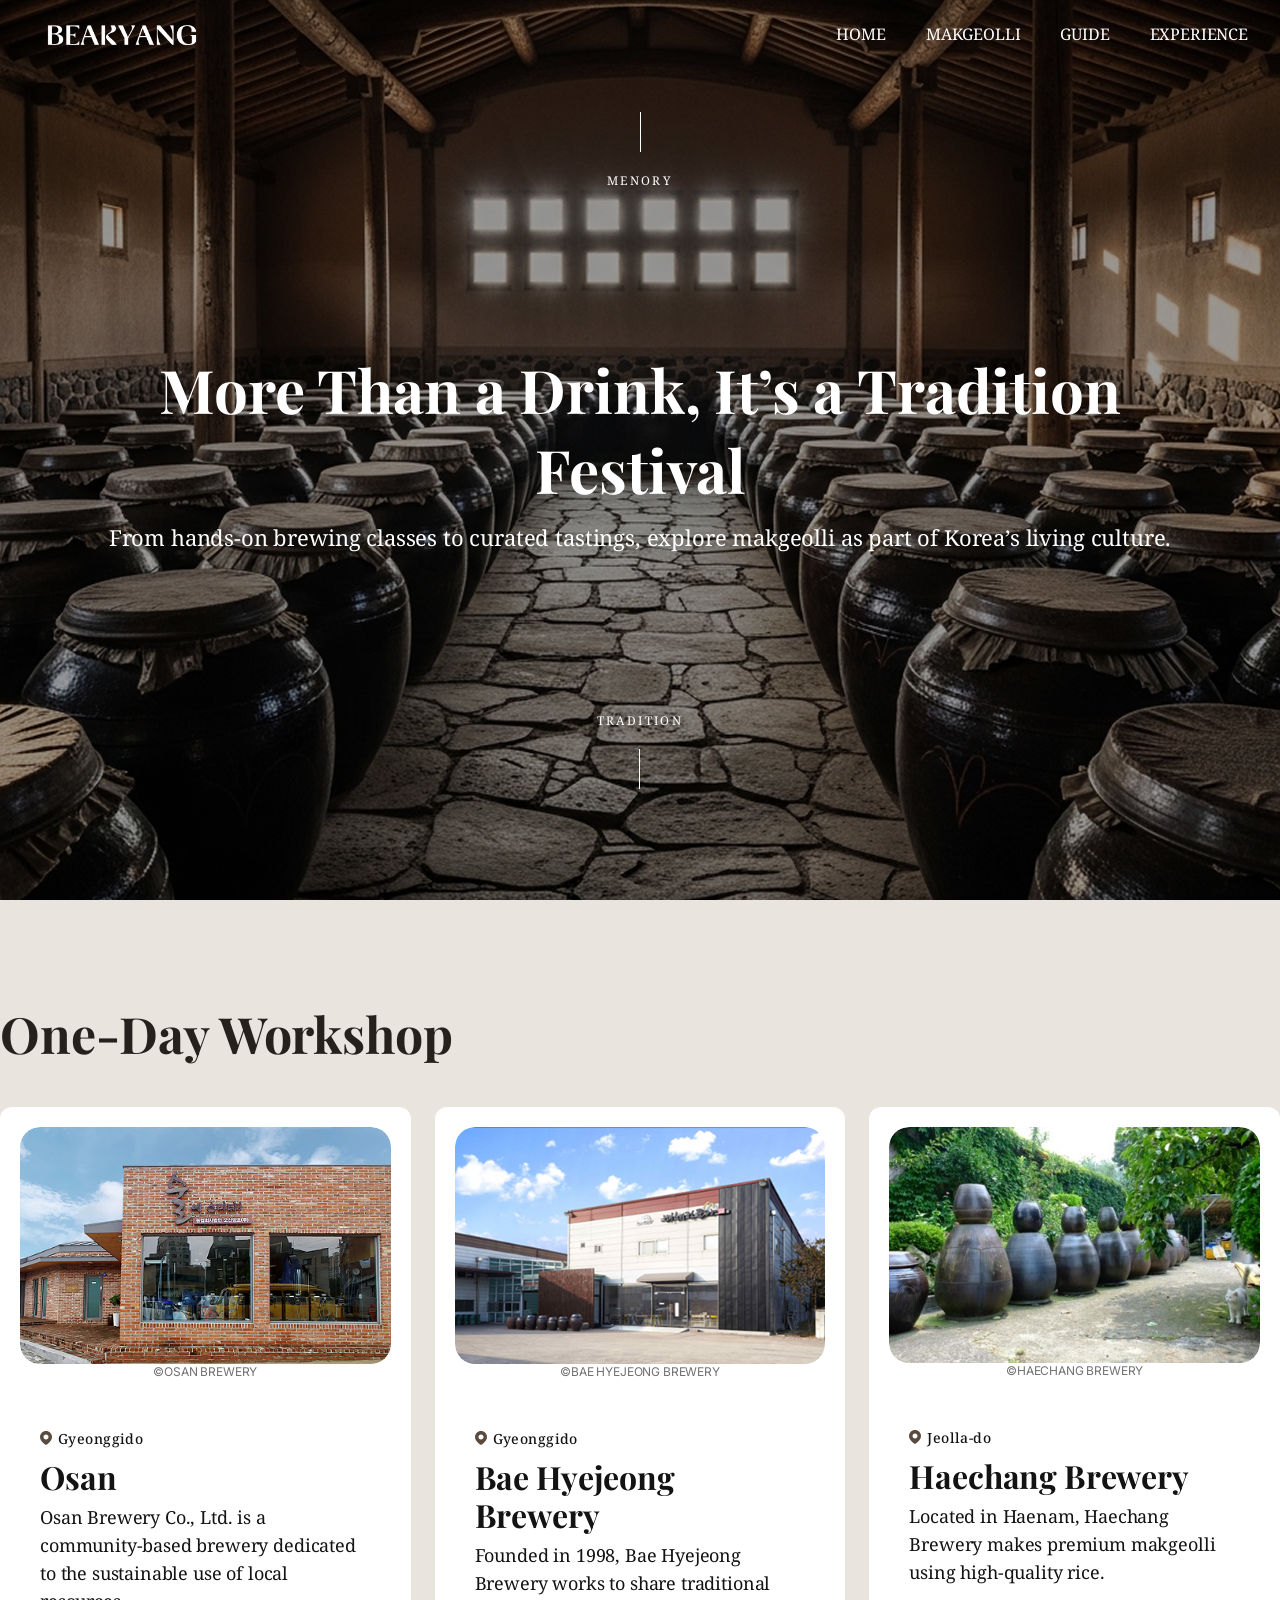
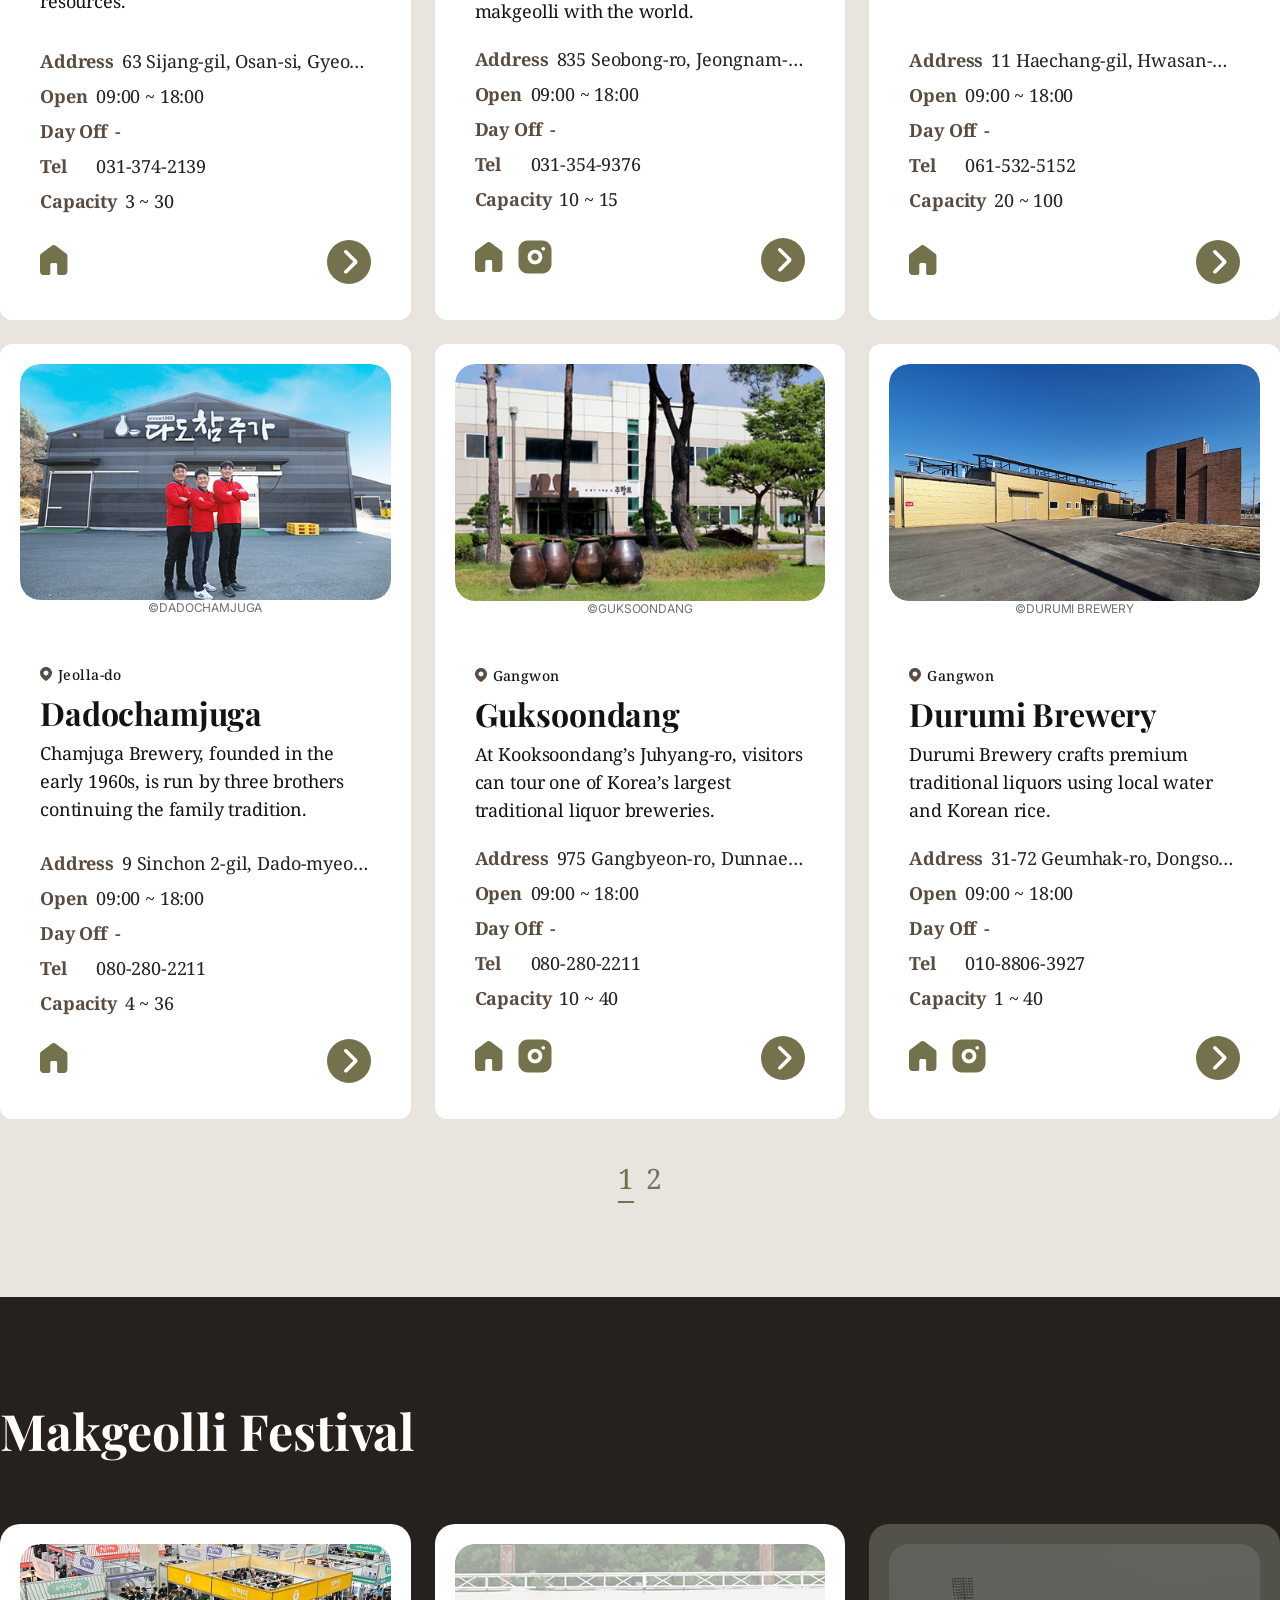
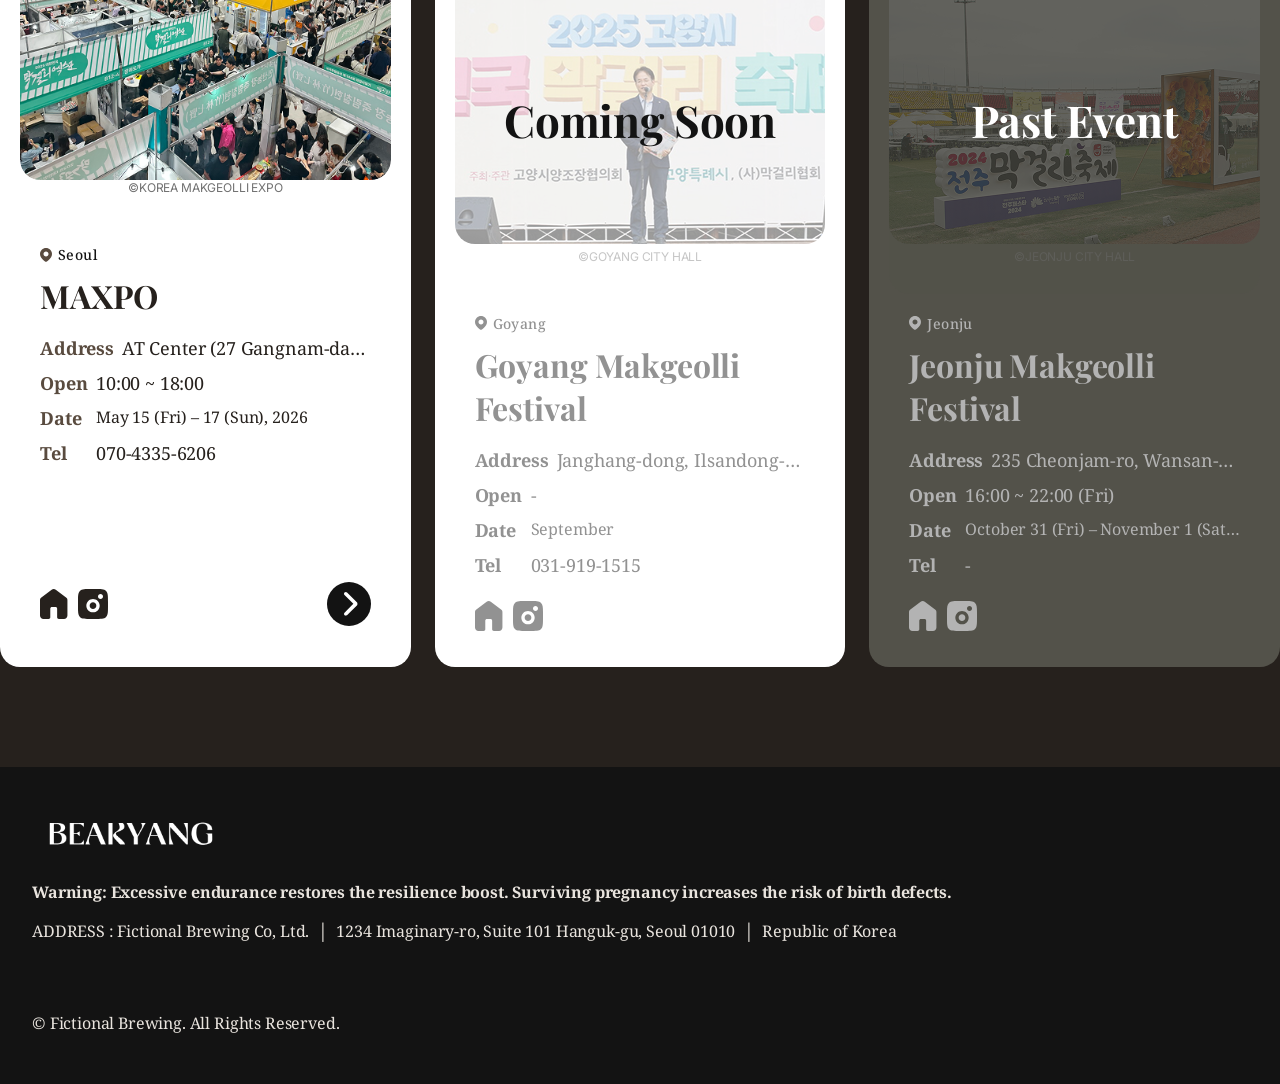
==== EXPERIENCE.html @ ee6c9617 "AOS 추가입니다." ====
<!DOCTYPE html>
<html lang="en">
<head>
    <meta charset="UTF-8">
    <meta name="viewport" content="width=device-width, initial-scale=1.0">
    <title>BEAKYANG</title>
    <link rel="preconnect" href="https://fonts.googleapis.com">
    <link rel="preconnect" href="https://fonts.gstatic.com" crossorigin>
    <link
        href="https://fonts.googleapis.com/css2?family=Inter:ital,opsz,wght@0,14..32,100..900;1,14..32,100..900&family=Noto+Serif:ital,wght@0,100..900;1,100..900&family=Playfair+Display:ital,wght@0,400..900;1,400..900&display=swap"
        rel="stylesheet">
    <!-- aos -->
    <link rel="stylesheet" href="./assets/css/aos.css">
    <link rel="stylesheet" href="./assets/css/experience-style.css">
</head>
<body>
   <!-- header -->
    <header class="header">
        <!-- pc -->
        <div class="pc py-40 container d-flex">
                <h1 class="header__logo">
                    <a href="/">
                        <img src="./assets/images/LOGO_wh.png" alt="header logo">
                    </a>
                </h1>
                <nav class="header__nav">
                    <ul class="header__menu-list d-flex gap-70">
                        <li class="header__menu">
                            <a href="/">HOME</a>
                        </li>
                        <li class="header__menu">
                            <a href="./MAKGEOLLI.html">MAKGEOLLI</a>
                        </li>
                        <li class="header__menu">
                            <a href="./GUIDE.html">GUIDE</a>
                        </li>
                        <li class="header__menu">
                            <a href="./EXPERIENCE.html">EXPERIENCE</a>
                        </li>
                    </ul>
                </nav>
    
        </div>
            <!-- ta/mo -->
            <div class="header__mo-menu">
                <div class="container py-16">
                    <div class="header__mo-logo-wrap d-flex">
                        <h1 class="header__mo-logo">
                            <a href="/">
                                <img src="./assets/images/LOGO_wh.png" alt="mo-logo">
                            </a>
                        </h1>
                        <button class="mo-menu-btn">
                            <svg width="33" height="22" viewBox="0 0 33 22" fill="none" xmlns="http://www.w3.org/2000/svg">
                                <path d="M1.83334 22C1.31389 22 0.878784 21.824 0.528006 21.472C0.177229 21.12 0.00122854 20.6849 6.32183e-06 20.1666C-0.0012159 19.6484 0.174784 19.2133 0.528006 18.8613C0.881228 18.5093 1.31634 18.3333 1.83334 18.3333H31.1667C31.6861 18.3333 32.1218 18.5093 32.4738 18.8613C32.8258 19.2133 33.0012 19.6484 33 20.1666C32.9988 20.6849 32.8228 21.1206 32.472 21.4738C32.1212 21.827 31.6861 22.0024 31.1667 22H1.83334ZM1.83334 12.8333C1.31389 12.8333 0.878784 12.6573 0.528006 12.3053C0.177229 11.9533 0.00122854 11.5182 6.32183e-06 11C-0.0012159 10.4818 0.174784 10.0467 0.528006 9.69466C0.881228 9.34266 1.31634 9.16666 1.83334 9.16666H31.1667C31.6861 9.16666 32.1218 9.34266 32.4738 9.69466C32.8258 10.0467 33.0012 10.4818 33 11C32.9988 11.5182 32.8228 11.9539 32.472 12.3072C32.1212 12.6604 31.6861 12.8358 31.1667 12.8333H1.83334ZM1.83334 3.66666C1.31389 3.66666 0.878784 3.49066 0.528006 3.13866C0.177229 2.78666 0.00122854 2.35155 6.32183e-06 1.83333C-0.0012159 1.31511 0.174784 0.879999 0.528006 0.528C0.881228 0.176 1.31634 0 1.83334 0H31.1667C31.6861 0 32.1218 0.176 32.4738 0.528C32.8258 0.879999 33.0012 1.31511 33 1.83333C32.9988 2.35155 32.8228 2.78727 32.472 3.1405C32.1212 3.49372 31.6861 3.66911 31.1667 3.66666H1.83334Z" fill="#F1F4F6"/>
                            </svg>
                        </button>
                    </div>
                    <nav class="header__mo-nav">
                        <div class="header__mo-logo-wrap d-flex py-16 container">
                            <h1 class="header__mo-logo">
                                <a href="/">
                                    <img src="./assets/images/LOGO_wh.png" alt="mo-logo">
                                </a>
                            </h1>
                            <svg class="mo-close-btn" width="20" height="20" viewBox="0 0 20 20" fill="none" xmlns="http://www.w3.org/2000/svg">
                                <path fill-rule="evenodd" clip-rule="evenodd" d="M9.85302 12.5055L16.4818 19.1343C16.8335 19.486 17.3106 19.6836 17.808 19.6836C18.3055 19.6836 18.7825 19.486 19.1343 19.1343C19.486 18.7825 19.6836 18.3055 19.6836 17.808C19.6836 17.3106 19.486 16.8335 19.1343 16.4818L12.503 9.85304L19.133 3.22429C19.3071 3.05013 19.4452 2.84338 19.5394 2.61585C19.6335 2.38832 19.682 2.14448 19.6819 1.89823C19.6819 1.65198 19.6333 1.40815 19.539 1.18067C19.4447 0.953185 19.3066 0.746502 19.1324 0.572418C18.9582 0.398334 18.7515 0.26026 18.524 0.166078C18.2964 0.0718962 18.0526 0.0234512 17.8063 0.0235092C17.5601 0.0235673 17.3163 0.0721269 17.0888 0.166416C16.8613 0.260705 16.6546 0.398878 16.4805 0.573043L9.85302 7.20179L3.22427 0.573043C3.05139 0.393882 2.84456 0.250944 2.61585 0.152571C2.38714 0.0541979 2.14113 0.00235861 1.89217 7.86297e-05C1.64321 -0.00220135 1.39629 0.0451232 1.16582 0.139291C0.935343 0.233459 0.725931 0.372585 0.5498 0.54855C0.373669 0.724515 0.234346 0.933796 0.139961 1.16418C0.0455755 1.39457 -0.00198195 1.64144 6.3271e-05 1.8904C0.00210849 2.13936 0.0537152 2.38542 0.151873 2.61423C0.25003 2.84303 0.392773 3.05 0.571771 3.22304L7.20302 9.85304L0.573021 16.483C0.394023 16.6561 0.251281 16.8631 0.153123 17.0919C0.0549657 17.3207 0.0033584 17.5667 0.00131318 17.8157C-0.000732041 18.0646 0.0468254 18.3115 0.141211 18.5419C0.235596 18.7723 0.374919 18.9816 0.55105 19.1575C0.727181 19.3335 0.936593 19.4726 1.16707 19.5668C1.39754 19.661 1.64446 19.7083 1.89342 19.706C2.14238 19.7037 2.38839 19.6519 2.6171 19.5535C2.84581 19.4551 3.05264 19.3122 3.22552 19.133L9.85302 12.5055Z" fill="white"/>
                            </svg>
                        </div>
                        <ul class="header__mo-menu-list container body-24 body-18 d-flex gap-60">
                            <li class="header__mo-menu">
                                <a href="/">HOME</a>
                            </li>
                            <li class="header__mo-menu">
                                <a href="./MAKGEOLLI.html">MAKGEOLLI</a>
                            </li>
                            <li class="header__mo-menu">
                                <a href="./GUIDE.html">GUIDE</a>
                            </li>
                            <li class="header__mo-menu">
                                <a href="./EXPERIENCE.html">EXPERIENCE</a> 
                            </li>
                        </ul>
                    </nav>
                </div>
            </div>
    </header>

    <main>
        <!-- kv -->
        <section class="userkv">
            <div class="container userkv-container">
                <div class="userkv__sub-content" data-aos="fade-up"
                data-aos-duration="1000">
                    <div class="userkv__content">
                        <div class="sub-content-line"></div>
                        <p class="body-12 ls-20">MENORY</p>
                    </div>
                    <div class="userkv__text-wrap">
                        <h2 class="title-60">More Than a Drink, It’s a Tradition Festival</h2>
                        <p class="body-22">From hands-on brewing classes to curated tastings, explore makgeolli as part of Korea’s living culture.</p>
                    </div>
                    <div class="userkv__content">
                        <p class="body-12 ls-20">TRADITION</p>
                        <div class="sub-content-line"></div>
                    </div>
                </div>
            </div>
        </section>


        <!-- One-Day Workshop -->
        <section class="workshop sec-py100">
            <div class="container">
                <h2 class="workshop__title title-50 ta-title-50 mo-title-50 fw-bold" data-aos="fade-up"
                data-aos-duration="1000">One-Day Workshop</h2>
                <div class="workshop__grid-group" data-aos="fade-up"
                data-aos-duration="1000">
                <!-- tab panel 1 -->
                <div class="tab-panel is-active" id="tab-panel-1">
                <div class="workshop__grid">

                    <!-- card 1 -->
                    <article class="brewery-card">
                        <div class="brewery-card__img-wrap">
                            <img src="./assets/images/brewery_img01.png" alt="Osan Brewery" class="brewery-card__img">
                                                
                        </div>
                    <p class="brewery-card__source body-12 ta-body-12 mo-body-12">©OSAN BREWERY</p>
                        <div class="brewery-card__content">
                            <p class="brewery-card__location body-14 ta-body-14 mo-body-14 fw-medium">
                                <svg width="12" height="14" viewBox="0 0 12 14" fill="none" xmlns="http://www.w3.org/2000/svg"><path d="M6 0C4.4087 0 2.88258 0.632141 1.75736 1.75736C0.632141 2.88258 0 4.4087 0 6C0 10.5 6 14 6 14C6 14 12 10.5 12 6C12 4.4087 11.3679 2.88258 10.2426 1.75736C9.11742 0.632141 7.5913 0 6 0ZM6 8.5C5.33696 8.5 4.70107 8.23661 4.23223 7.76777C3.76339 7.29893 3.5 6.66304 3.5 6C3.5 5.33696 3.76339 4.70107 4.23223 4.23223C4.70107 3.76339 5.33696 3.5 6 3.5C6.66304 3.5 7.29893 3.76339 7.76777 4.23223C8.23661 4.70107 8.5 5.33696 8.5 6C8.5 6.66304 8.23661 7.29893 7.76777 7.76777C7.29893 8.23661 6.66304 8.5 6 8.5Z" fill="#594B3f"/></svg>
                                Gyeonggido
                            </p>
                            <div class="brewery-card__info">
                                <h3 class="brewery-card__name title-32 ta-title-32 mo-title-32 fw-bold">Osan</h3>
                                <p class="brewery-card__desc body-18 ta-body-18 mo-body-18">Osan Brewery Co., Ltd. is a community-based brewery dedicated to the sustainable use of local resources.</p>
                            </div>
                            <ul class="brewery-card__info-list body-16 ta-body-16 mo-body-16">
                                <li><span class="label body-18 ta-body-16 mo-body-16 fw-bold">Address</span><span class="body-18 ta-body-18 mo-body-18">63 Sijang-gil, Osan-si, Gyeonggi-do</span></li>
                                <li><span class="label body-18 ta-body-16 mo-body-16 fw-bold">Open</span><span class="body-18 ta-body-18 mo-body-18">09:00 ~ 18:00</span></li>
                                <li><span class="label body-18 ta-body-16 mo-body-16 fw-bold">Day Off</span><span class="body-18 ta-body-18 mo-body-18">-</span></li>
                                <li><span class="label body-18 ta-body-16 mo-body-16 fw-bold">Tel</span><span class="body-18 ta-body-18 mo-body-18">031-374-2139</span></li>
                                <li><span class="label body-18 ta-body-16 mo-body-16 fw-bold">Capacity</span><span class="body-18 ta-body-18 mo-body-18">3 ~ 30</span></li>
                            </ul>
                            <div class="brewery-card__info-btns">
                                <div class="brewery-card__info-icons">
                                    <a href="https://www.osansool.com/main/index.php">
                                    <svg width="28" height="30" viewBox="0 0 28 30" fill="none" xmlns="http://www.w3.org/2000/svg">
                                        <path d="M0 26.5714V11.1429C0 10.6 0.121714 10.0857 0.365142 9.6C0.608571 9.11428 0.944 8.71428 1.37143 8.4L11.6571 0.685714C12.2571 0.228572 12.9429 0 13.7143 0C14.4857 0 15.1714 0.228572 15.7714 0.685714L26.0571 8.4C26.4857 8.71428 26.8217 9.11428 27.0651 9.6C27.3086 10.0857 27.4297 10.6 27.4286 11.1429V26.5714C27.4286 27.5143 27.0926 28.3217 26.4206 28.9937C25.7486 29.6657 24.9417 30.0011 24 30H18.8571C18.3714 30 17.9646 29.8354 17.6366 29.5063C17.3086 29.1771 17.144 28.7703 17.1429 28.2857V19.7143C17.1429 19.2286 16.9783 18.8217 16.6491 18.4937C16.32 18.1657 15.9131 18.0011 15.4286 18H12C11.5143 18 11.1074 18.1646 10.7794 18.4937C10.4514 18.8229 10.2869 19.2297 10.2857 19.7143V28.2857C10.2857 28.7714 10.1211 29.1789 9.792 29.508C9.46286 29.8371 9.056 30.0011 8.57143 30H3.42857C2.48571 30 1.67886 29.6646 1.008 28.9937C0.337142 28.3229 0.00114286 27.5154 0 26.5714Z" fill="#74724C"/>
                                    </svg>
                                </a>
                                </div>
                                <a href="https://www.osansool.com/main/html.php?htmid=service/activity.html&myShop">
                                <svg width="44" height="44" viewBox="0 0 44 44" fill="none" xmlns="http://www.w3.org/2000/svg">
                                    <rect width="44" height="44" rx="22" fill="#74724C"/>
                                    <g clip-path="url(#clip0_1679_4505)">
                                        <path d="M17.5226 10.5223C17.1882 10.8568 17.0003 11.3104 17.0003 11.7834C17.0003 12.2564 17.1882 12.7101 17.5226 13.0446L26.3519 21.8739L17.5226 30.7032C17.2079 31.0413 17.0366 31.4882 17.0447 31.95C17.0529 32.4118 17.2398 32.8524 17.5662 33.1792C17.8926 33.506 18.333 33.6934 18.7948 33.702C19.2566 33.7106 19.7037 33.5398 20.0421 33.2255L30.1339 23.1364C30.4684 22.8019 30.6562 22.3483 30.6562 21.8753C30.6562 21.4023 30.4684 20.9487 30.1339 20.6142L20.0449 10.5223C19.7104 10.1879 19.2567 10 18.7837 10C18.3107 10 17.8571 10.1879 17.5226 10.5223Z" fill="white"/>
                                    </g>
                                    <defs>
                                        <clipPath id="clip0_1679_4505">
                                            <rect width="23.7023" height="13.6559" fill="white" transform="translate(30.6562 10) rotate(90)"/>
                                        </clipPath>
                                    </defs>
                                </svg>
                            </a>
                            </div>
                        </div>
                    </article>

                    <!-- card 2 -->
                    <article class="brewery-card">
                        <div class="brewery-card__img-wrap">
                            <img src="./assets/images/brewery_img02.png" alt="Bae Hyejeong Brewery" class="brewery-card__img">
                        </div>
                        <p class="brewery-card__source body-12 ta-body-12 mo-body-12">©BAE HYEJEONG BREWERY</p>
                        <div class="brewery-card__content">
                            <p class="brewery-card__location body-14 ta-body-14 mo-body-14 fw-medium">
                                <svg width="12" height="14" viewBox="0 0 12 14" fill="none" xmlns="http://www.w3.org/2000/svg"><path d="M6 0C4.4087 0 2.88258 0.632141 1.75736 1.75736C0.632141 2.88258 0 4.4087 0 6C0 10.5 6 14 6 14C6 14 12 10.5 12 6C12 4.4087 11.3679 2.88258 10.2426 1.75736C9.11742 0.632141 7.5913 0 6 0ZM6 8.5C5.33696 8.5 4.70107 8.23661 4.23223 7.76777C3.76339 7.29893 3.5 6.66304 3.5 6C3.5 5.33696 3.76339 4.70107 4.23223 4.23223C4.70107 3.76339 5.33696 3.5 6 3.5C6.66304 3.5 7.29893 3.76339 7.76777 4.23223C8.23661 4.70107 8.5 5.33696 8.5 6C8.5 6.66304 8.23661 7.29893 7.76777 7.76777C7.29893 8.23661 6.66304 8.5 6 8.5Z" fill="#594B3f"/></svg>
                                Gyeonggido
                            </p>
                            <div class="brewery-card__info">
                                <h3 class="brewery-card__name title-32 ta-title-32 mo-title-32 fw-bold">Bae Hyejeong Brewery</h3>
                                <p class="brewery-card__desc body-18 ta-body-18 mo-body-18">Founded in 1998, Bae Hyejeong Brewery works to share traditional makgeolli with the world.</p>
                            </div>
                            <ul class="brewery-card__info-list body-16 ta-body-16 mo-body-16">
                                <li><span class="label body-18 ta-body-16 mo-body-16 fw-bold">Address</span><span class="body-18 ta-body-18 mo-body-18">835 Seobong-ro, Jeongnam-myeon, Hwaseong-si, Gyeonggi-do</span></li>
                                <li><span class="label body-18 ta-body-16 mo-body-16 fw-bold">Open</span><span class="body-18 ta-body-18 mo-body-18">09:00 ~ 18:00</span></li>
                                <li><span class="label body-18 ta-body-16 mo-body-16 fw-bold">Day Off</span><span class="body-18 ta-body-18 mo-body-18">-</span></li>
                                <li><span class="label body-18 ta-body-16 mo-body-16 fw-bold">Tel</span><span class="body-18 ta-body-18 mo-body-18">031-354-9376</span></li>
                                <li><span class="label body-18 ta-body-16 mo-body-16 fw-bold">Capacity</span><span class="body-18 ta-body-18 mo-body-18">10 ~ 15</span></li>
                            </ul>
                            <div class="brewery-card__info-btns">
                                <div class="brewery-card__info-icons">
                                    <a href="http://www.baedoga.co.kr/index.html">
                                    <svg width="28" height="30" viewBox="0 0 28 30" fill="none" xmlns="http://www.w3.org/2000/svg">
                                        <path d="M0 26.5714V11.1429C0 10.6 0.121714 10.0857 0.365142 9.6C0.608571 9.11428 0.944 8.71428 1.37143 8.4L11.6571 0.685714C12.2571 0.228572 12.9429 0 13.7143 0C14.4857 0 15.1714 0.228572 15.7714 0.685714L26.0571 8.4C26.4857 8.71428 26.8217 9.11428 27.0651 9.6C27.3086 10.0857 27.4297 10.6 27.4286 11.1429V26.5714C27.4286 27.5143 27.0926 28.3217 26.4206 28.9937C25.7486 29.6657 24.9417 30.0011 24 30H18.8571C18.3714 30 17.9646 29.8354 17.6366 29.5063C17.3086 29.1771 17.144 28.7703 17.1429 28.2857V19.7143C17.1429 19.2286 16.9783 18.8217 16.6491 18.4937C16.32 18.1657 15.9131 18.0011 15.4286 18H12C11.5143 18 11.1074 18.1646 10.7794 18.4937C10.4514 18.8229 10.2869 19.2297 10.2857 19.7143V28.2857C10.2857 28.7714 10.1211 29.1789 9.792 29.508C9.46286 29.8371 9.056 30.0011 8.57143 30H3.42857C2.48571 30 1.67886 29.6646 1.008 28.9937C0.337142 28.3229 0.00114286 27.5154 0 26.5714Z" fill="#74724C"/>
                                    </svg>
                                    </a>
                                    <a href="https://www.instagram.com/baedoga_bg/">
                                    <svg width="44" height="44" viewBox="0 0 44 44" fill="none" xmlns="http://www.w3.org/2000/svg">
                                        <path d="M29.3333 5.5C31.7645 5.5 34.0961 6.46577 35.8151 8.18485C37.5342 9.90394 38.5 12.2355 38.5 14.6667V29.3333C38.5 31.7645 37.5342 34.0961 35.8151 35.8151C34.0961 37.5342 31.7645 38.5 29.3333 38.5H14.6667C12.2355 38.5 9.90394 37.5342 8.18485 35.8151C6.46577 34.0961 5.5 31.7645 5.5 29.3333V14.6667C5.5 12.2355 6.46577 9.90394 8.18485 8.18485C9.90394 6.46577 12.2355 5.5 14.6667 5.5H29.3333ZM22 14.6667C20.0551 14.6667 18.1898 15.4393 16.8145 16.8145C15.4393 18.1898 14.6667 20.0551 14.6667 22C14.6667 23.9449 15.4393 25.8102 16.8145 27.1854C18.1898 28.5607 20.0551 29.3333 22 29.3333C23.9449 29.3333 25.8102 28.5607 27.1854 27.1854C28.5607 25.8102 29.3333 23.9449 29.3333 22C29.3333 20.0551 28.5607 18.1898 27.1854 16.8145C25.8102 15.4393 23.9449 14.6667 22 14.6667ZM22 18.3333C22.9725 18.3333 23.9051 18.7196 24.5927 19.4073C25.2804 20.0949 25.6667 21.0275 25.6667 22C25.6667 22.9725 25.2804 23.9051 24.5927 24.5927C23.9051 25.2804 22.9725 25.6667 22 25.6667C21.0275 25.6667 20.0949 25.2804 19.4073 24.5927C18.7196 23.9051 18.3333 22.9725 18.3333 22C18.3333 21.0275 18.7196 20.0949 19.4073 19.4073C20.0949 18.7196 21.0275 18.3333 22 18.3333ZM30.25 11.9167C29.7638 11.9167 29.2975 12.1098 28.9536 12.4536C28.6098 12.7975 28.4167 13.2638 28.4167 13.75C28.4167 14.2362 28.6098 14.7025 28.9536 15.0464C29.2975 15.3902 29.7638 15.5833 30.25 15.5833C30.7362 15.5833 31.2025 15.3902 31.5464 15.0464C31.8902 14.7025 32.0833 14.2362 32.0833 13.75C32.0833 13.2638 31.8902 12.7975 31.5464 12.4536C31.2025 12.1098 30.7362 11.9167 30.25 11.9167Z" fill="#74724C"/>
                                    </svg>
                                    </a>
                                </div>
                                <a href="http://www.baedoga.co.kr/#contact">
                                <svg width="44" height="44" viewBox="0 0 44 44" fill="none" xmlns="http://www.w3.org/2000/svg">
                                    <rect width="44" height="44" rx="22" fill="#74724C"/>
                                    <g clip-path="url(#clip0_1679_4505)">
                                        <path d="M17.5226 10.5223C17.1882 10.8568 17.0003 11.3104 17.0003 11.7834C17.0003 12.2564 17.1882 12.7101 17.5226 13.0446L26.3519 21.8739L17.5226 30.7032C17.2079 31.0413 17.0366 31.4882 17.0447 31.95C17.0529 32.4118 17.2398 32.8524 17.5662 33.1792C17.8926 33.506 18.333 33.6934 18.7948 33.702C19.2566 33.7106 19.7037 33.5398 20.0421 33.2255L30.1339 23.1364C30.4684 22.8019 30.6562 22.3483 30.6562 21.8753C30.6562 21.4023 30.4684 20.9487 30.1339 20.6142L20.0449 10.5223C19.7104 10.1879 19.2567 10 18.7837 10C18.3107 10 17.8571 10.1879 17.5226 10.5223Z" fill="white"/>
                                    </g>
                                    <defs>
                                        <clipPath id="clip0_1679_4505">
                                            <rect width="23.7023" height="13.6559" fill="white" transform="translate(30.6562 10) rotate(90)"/>
                                        </clipPath>
                                    </defs>
                                </svg>
                            </a>
                            </div>
                        </div>
                    </article>

                    <!-- card 3 -->
                    <article class="brewery-card body-12">
                        <div class="brewery-card__img-wrap">
                            <img src="./assets/images/brewery_img03.png" alt="Haechang Brewery" class="brewery-card__img">
                        </div>
                        <p class="brewery-card__source">©HAECHANG BREWERY</p>
                        <div class="brewery-card__content">
                            <p class="brewery-card__location body-14 ta-body-14 mo-body-14 fw-medium">
                                <svg width="12" height="14" viewBox="0 0 12 14" fill="none" xmlns="http://www.w3.org/2000/svg"><path d="M6 0C4.4087 0 2.88258 0.632141 1.75736 1.75736C0.632141 2.88258 0 4.4087 0 6C0 10.5 6 14 6 14C6 14 12 10.5 12 6C12 4.4087 11.3679 2.88258 10.2426 1.75736C9.11742 0.632141 7.5913 0 6 0ZM6 8.5C5.33696 8.5 4.70107 8.23661 4.23223 7.76777C3.76339 7.29893 3.5 6.66304 3.5 6C3.5 5.33696 3.76339 4.70107 4.23223 4.23223C4.70107 3.76339 5.33696 3.5 6 3.5C6.66304 3.5 7.29893 3.76339 7.76777 4.23223C8.23661 4.70107 8.5 5.33696 8.5 6C8.5 6.66304 8.23661 7.29893 7.76777 7.76777C7.29893 8.23661 6.66304 8.5 6 8.5Z" fill="#594B3f"/></svg>
                                Jeolla-do
                            </p>
                            <div class="brewery-card__info body-12">
                                <h3 class="brewery-card__name title-32 ta-title-32 mo-title-32 fw-bold">Haechang Brewery</h3>
                                <p class="brewery-card__desc body-18 ta-body-18 mo-body-18">Located in Haenam, Haechang Brewery makes premium makgeolli using high-quality rice.</p>
                            </div>
                            <ul class="brewery-card__info-list body-16 ta-body-16 mo-body-16">
                                <li><span class="label body-18 ta-body-16 mo-body-16 fw-bold">Address</span><span class="body-18 ta-body-18 mo-body-18">11 Haechang-gil, Hwasan-myeon, Haenam-gun, Jeollanam-do</span></li>
                                <li><span class="label body-18 ta-body-16 mo-body-16 fw-bold">Open</span><span class="body-18 ta-body-18 mo-body-18">09:00 ~ 18:00</span></li>
                                <li><span class="label body-18 ta-body-16 mo-body-16 fw-bold">Day Off</span><span class="body-18 ta-body-18 mo-body-18">-</span></li>
                                <li><span class="label body-18 ta-body-16 mo-body-16 fw-bold">Tel</span><span class="body-18 ta-body-18 mo-body-18">061-532-5152</span></li>
                                <li><span class="label body-18 ta-body-16 mo-body-16 fw-bold">Capacity</span><span class="body-18 ta-body-18 mo-body-18">20 ~ 100</span></li>
                            </ul>
                            <div class="brewery-card__info-btns">
                                <div class="brewery-card__info-icons">
                                    <a href="https://www.xn--369ak4wpcq31g8qk.com/">
                                    <svg width="28" height="30" viewBox="0 0 28 30" fill="none" xmlns="http://www.w3.org/2000/svg">
                                        <path d="M0 26.5714V11.1429C0 10.6 0.121714 10.0857 0.365142 9.6C0.608571 9.11428 0.944 8.71428 1.37143 8.4L11.6571 0.685714C12.2571 0.228572 12.9429 0 13.7143 0C14.4857 0 15.1714 0.228572 15.7714 0.685714L26.0571 8.4C26.4857 8.71428 26.8217 9.11428 27.0651 9.6C27.3086 10.0857 27.4297 10.6 27.4286 11.1429V26.5714C27.4286 27.5143 27.0926 28.3217 26.4206 28.9937C25.7486 29.6657 24.9417 30.0011 24 30H18.8571C18.3714 30 17.9646 29.8354 17.6366 29.5063C17.3086 29.1771 17.144 28.7703 17.1429 28.2857V19.7143C17.1429 19.2286 16.9783 18.8217 16.6491 18.4937C16.32 18.1657 15.9131 18.0011 15.4286 18H12C11.5143 18 11.1074 18.1646 10.7794 18.4937C10.4514 18.8229 10.2869 19.2297 10.2857 19.7143V28.2857C10.2857 28.7714 10.1211 29.1789 9.792 29.508C9.46286 29.8371 9.056 30.0011 8.57143 30H3.42857C2.48571 30 1.67886 29.6646 1.008 28.9937C0.337142 28.3229 0.00114286 27.5154 0 26.5714Z" fill="#74724C"/>
                                    </svg>
                                    </a>
                                </div>
                                <a href="https://www.xn--369ak4wpcq31g8qk.com/">
                                <svg width="44" height="44" viewBox="0 0 44 44" fill="none" xmlns="http://www.w3.org/2000/svg">
                                    <rect width="44" height="44" rx="22" fill="#74724C"/>
                                    <g clip-path="url(#clip0_1679_4505)">
                                        <path d="M17.5226 10.5223C17.1882 10.8568 17.0003 11.3104 17.0003 11.7834C17.0003 12.2564 17.1882 12.7101 17.5226 13.0446L26.3519 21.8739L17.5226 30.7032C17.2079 31.0413 17.0366 31.4882 17.0447 31.95C17.0529 32.4118 17.2398 32.8524 17.5662 33.1792C17.8926 33.506 18.333 33.6934 18.7948 33.702C19.2566 33.7106 19.7037 33.5398 20.0421 33.2255L30.1339 23.1364C30.4684 22.8019 30.6562 22.3483 30.6562 21.8753C30.6562 21.4023 30.4684 20.9487 30.1339 20.6142L20.0449 10.5223C19.7104 10.1879 19.2567 10 18.7837 10C18.3107 10 17.8571 10.1879 17.5226 10.5223Z" fill="white"/>
                                    </g>
                                    <defs>
                                        <clipPath id="clip0_1679_4505">
                                            <rect width="23.7023" height="13.6559" fill="white" transform="translate(30.6562 10) rotate(90)"/>
                                        </clipPath>
                                    </defs>
                                </svg>
                                </a>
                            </div>
                        </div>
                    </article>

                </div>
                </div>
                <!-- tab panel 2 -->
                <div class="tab-panel is-active" id="tab-panel-2">
                <div class="workshop__grid">

                    <!-- card 4 -->
                    <article class="brewery-card">
                        <div class="brewery-card__img-wrap body-12">
                            <img src="./assets/images/brewery_img04.png" alt="Dadochamjuga" class="brewery-card__img">
                        </div>
                        <p class="brewery-card__source body-12">©DADOCHAMJUGA</p>
                        <div class="brewery-card__content">
                            <p class="brewery-card__location body-14 ta-body-14 mo-body-14 fw-medium">
                                <svg width="12" height="14" viewBox="0 0 12 14" fill="none" xmlns="http://www.w3.org/2000/svg"><path d="M6 0C4.4087 0 2.88258 0.632141 1.75736 1.75736C0.632141 2.88258 0 4.4087 0 6C0 10.5 6 14 6 14C6 14 12 10.5 12 6C12 4.4087 11.3679 2.88258 10.2426 1.75736C9.11742 0.632141 7.5913 0 6 0ZM6 8.5C5.33696 8.5 4.70107 8.23661 4.23223 7.76777C3.76339 7.29893 3.5 6.66304 3.5 6C3.5 5.33696 3.76339 4.70107 4.23223 4.23223C4.70107 3.76339 5.33696 3.5 6 3.5C6.66304 3.5 7.29893 3.76339 7.76777 4.23223C8.23661 4.70107 8.5 5.33696 8.5 6C8.5 6.66304 8.23661 7.29893 7.76777 7.76777C7.29893 8.23661 6.66304 8.5 6 8.5Z" fill="#594B3f"/></svg>
                                Jeolla-do
                            </p>
                            <div class="brewery-card__info">
                                <h3 class="brewery-card__name title-32 ta-title-32 mo-title-32 fw-bold">Dadochamjuga</h3>
                                <p class="brewery-card__desc body-18 ta-body-18 mo-body-18">Chamjuga Brewery, founded in the early 1960s, is run by three brothers continuing the family tradition.</p>
                            </div>
                            <ul class="brewery-card__info-list body-16 ta-body-16 mo-body-16">
                                <li><span class="label body-18 ta-body-16 mo-body-16 fw-bold">Address</span><span class="body-18 ta-body-18 mo-body-18">9 Sinchon 2-gil, Dado-myeon, Naju-si, Jeollanam-do</span></li>
                                <li><span class="label body-18 ta-body-16 mo-body-16 fw-bold">Open</span><span class="body-18 ta-body-18 mo-body-18">09:00 ~ 18:00</span></li>
                                <li><span class="label body-18 ta-body-16 mo-body-16 fw-bold">Day Off</span><span class="body-18 ta-body-18 mo-body-18">-</span></li>
                                <li><span class="label body-18 ta-body-16 mo-body-16 fw-bold">Tel</span><span class="body-18 ta-body-18 mo-body-18">080-280-2211</span></li>
                                <li><span class="label body-18 ta-body-16 mo-body-16 fw-bold">Capacity</span><span class="body-18 ta-body-18 mo-body-18">4 ~ 36</span></li>
                            </ul>
                            <div class="brewery-card__info-btns">
                                <div class="brewery-card__info-icons">
                                <a href="http://chamjuga.com/">
                                    <svg width="28" height="30" viewBox="0 0 28 30" fill="none" xmlns="http://www.w3.org/2000/svg">
                                        <path d="M0 26.5714V11.1429C0 10.6 0.121714 10.0857 0.365142 9.6C0.608571 9.11428 0.944 8.71428 1.37143 8.4L11.6571 0.685714C12.2571 0.228572 12.9429 0 13.7143 0C14.4857 0 15.1714 0.228572 15.7714 0.685714L26.0571 8.4C26.4857 8.71428 26.8217 9.11428 27.0651 9.6C27.3086 10.0857 27.4297 10.6 27.4286 11.1429V26.5714C27.4286 27.5143 27.0926 28.3217 26.4206 28.9937C25.7486 29.6657 24.9417 30.0011 24 30H18.8571C18.3714 30 17.9646 29.8354 17.6366 29.5063C17.3086 29.1771 17.144 28.7703 17.1429 28.2857V19.7143C17.1429 19.2286 16.9783 18.8217 16.6491 18.4937C16.32 18.1657 15.9131 18.0011 15.4286 18H12C11.5143 18 11.1074 18.1646 10.7794 18.4937C10.4514 18.8229 10.2869 19.2297 10.2857 19.7143V28.2857C10.2857 28.7714 10.1211 29.1789 9.792 29.508C9.46286 29.8371 9.056 30.0011 8.57143 30H3.42857C2.48571 30 1.67886 29.6646 1.008 28.9937C0.337142 28.3229 0.00114286 27.5154 0 26.5714Z" fill="#74724C"/>
                                    </svg>
                                    </a>

                                </div>
                                <a href="http://chamjuga.com/%eb%b0%a9%eb%ac%b8-%eb%b0%8f-%ec%b2%b4%ed%97%98/">
                                <svg width="44" height="44" viewBox="0 0 44 44" fill="none" xmlns="http://www.w3.org/2000/svg">
                                    <rect width="44" height="44" rx="22" fill="#74724C"/>
                                    <g clip-path="url(#clip0_1679_4505)">
                                        <path d="M17.5226 10.5223C17.1882 10.8568 17.0003 11.3104 17.0003 11.7834C17.0003 12.2564 17.1882 12.7101 17.5226 13.0446L26.3519 21.8739L17.5226 30.7032C17.2079 31.0413 17.0366 31.4882 17.0447 31.95C17.0529 32.4118 17.2398 32.8524 17.5662 33.1792C17.8926 33.506 18.333 33.6934 18.7948 33.702C19.2566 33.7106 19.7037 33.5398 20.0421 33.2255L30.1339 23.1364C30.4684 22.8019 30.6562 22.3483 30.6562 21.8753C30.6562 21.4023 30.4684 20.9487 30.1339 20.6142L20.0449 10.5223C19.7104 10.1879 19.2567 10 18.7837 10C18.3107 10 17.8571 10.1879 17.5226 10.5223Z" fill="white"/>
                                    </g>
                                    <defs>
                                        <clipPath id="clip0_1679_4505">
                                            <rect width="23.7023" height="13.6559" fill="white" transform="translate(30.6562 10) rotate(90)"/>
                                        </clipPath>
                                    </defs>
                                </svg>
                                </a>
                            </div>
                        </div>
                    </article>

                    <!-- card 5 -->
                    <article class="brewery-card">
                        <div class="brewery-card__img-wrap">
                            <img src="./assets/images/brewery_img05.png" alt="Guksoondang" class="brewery-card__img">
                        </div>
                        <p class="brewery-card__source body-12 ta-body-12 mo-body-12">©GUKSOONDANG</p>
                        <div class="brewery-card__content">
                            <p class="brewery-card__location body-14 ta-body-14 mo-body-14 fw-medium">
                                <svg width="12" height="14" viewBox="0 0 12 14" fill="none" xmlns="http://www.w3.org/2000/svg"><path d="M6 0C4.4087 0 2.88258 0.632141 1.75736 1.75736C0.632141 2.88258 0 4.4087 0 6C0 10.5 6 14 6 14C6 14 12 10.5 12 6C12 4.4087 11.3679 2.88258 10.2426 1.75736C9.11742 0.632141 7.5913 0 6 0ZM6 8.5C5.33696 8.5 4.70107 8.23661 4.23223 7.76777C3.76339 7.29893 3.5 6.66304 3.5 6C3.5 5.33696 3.76339 4.70107 4.23223 4.23223C4.70107 3.76339 5.33696 3.5 6 3.5C6.66304 3.5 7.29893 3.76339 7.76777 4.23223C8.23661 4.70107 8.5 5.33696 8.5 6C8.5 6.66304 8.23661 7.29893 7.76777 7.76777C7.29893 8.23661 6.66304 8.5 6 8.5Z" fill="#594B3f"/></svg>
                                Gangwon
                            </p>
                            <div class="brewery-card__info">
                                <h3 class="brewery-card__name title-32 ta-title-32 mo-title-32 fw-bold">Guksoondang</h3>
                                <p class="brewery-card__desc body-18 ta-body-18 mo-body-18">At Kooksoondang’s Juhyang-ro, visitors can tour one of Korea’s largest traditional liquor breweries.</p>
                            </div>
                            <ul class="brewery-card__info-list body-16 ta-body-16 mo-body-16">
                                <li><span class="label body-18 ta-body-16 mo-body-16 fw-bold">Address</span><span class="body-18 ta-body-18 mo-body-18">975 Gangbyeon-ro, Dunnae-myeon, Hoengseong-gun, Gangwon Special Self-Governing Province</span></li>
                                <li><span class="label body-18 ta-body-16 mo-body-16 fw-bold">Open</span><span class="body-18 ta-body-18 mo-body-18">09:00 ~ 18:00</span></li>
                                <li><span class="label body-18 ta-body-16 mo-body-16 fw-bold">Day Off</span><span class="body-18 ta-body-18 mo-body-18">-</span></li>
                                <li><span class="label body-18 ta-body-16 mo-body-16 fw-bold">Tel</span><span class="body-18 ta-body-18 mo-body-18">080-280-2211</span></li>
                                <li><span class="label body-18 ta-body-16 mo-body-16 fw-bold">Capacity</span><span class="body-18 ta-body-18 mo-body-18">10 ~ 40</span></li>
                            </ul>
                            <div class="brewery-card__info-btns">
                                <div class="brewery-card__info-icons">
                                    <a href="http://drink.ksdb.co.kr/">
                                    <svg width="28" height="30" viewBox="0 0 28 30" fill="none" xmlns="http://www.w3.org/2000/svg">
                                        <path d="M0 26.5714V11.1429C0 10.6 0.121714 10.0857 0.365142 9.6C0.608571 9.11428 0.944 8.71428 1.37143 8.4L11.6571 0.685714C12.2571 0.228572 12.9429 0 13.7143 0C14.4857 0 15.1714 0.228572 15.7714 0.685714L26.0571 8.4C26.4857 8.71428 26.8217 9.11428 27.0651 9.6C27.3086 10.0857 27.4297 10.6 27.4286 11.1429V26.5714C27.4286 27.5143 27.0926 28.3217 26.4206 28.9937C25.7486 29.6657 24.9417 30.0011 24 30H18.8571C18.3714 30 17.9646 29.8354 17.6366 29.5063C17.3086 29.1771 17.144 28.7703 17.1429 28.2857V19.7143C17.1429 19.2286 16.9783 18.8217 16.6491 18.4937C16.32 18.1657 15.9131 18.0011 15.4286 18H12C11.5143 18 11.1074 18.1646 10.7794 18.4937C10.4514 18.8229 10.2869 19.2297 10.2857 19.7143V28.2857C10.2857 28.7714 10.1211 29.1789 9.792 29.508C9.46286 29.8371 9.056 30.0011 8.57143 30H3.42857C2.48571 30 1.67886 29.6646 1.008 28.9937C0.337142 28.3229 0.00114286 27.5154 0 26.5714Z" fill="#74724C"/>
                                    </svg>
                                    </a>
                                    <a href="https://www.instagram.com/kooksoondang/">
                                    <svg width="44" height="44" viewBox="0 0 44 44" fill="none" xmlns="http://www.w3.org/2000/svg">
                                        <path d="M29.3333 5.5C31.7645 5.5 34.0961 6.46577 35.8151 8.18485C37.5342 9.90394 38.5 12.2355 38.5 14.6667V29.3333C38.5 31.7645 37.5342 34.0961 35.8151 35.8151C34.0961 37.5342 31.7645 38.5 29.3333 38.5H14.6667C12.2355 38.5 9.90394 37.5342 8.18485 35.8151C6.46577 34.0961 5.5 31.7645 5.5 29.3333V14.6667C5.5 12.2355 6.46577 9.90394 8.18485 8.18485C9.90394 6.46577 12.2355 5.5 14.6667 5.5H29.3333ZM22 14.6667C20.0551 14.6667 18.1898 15.4393 16.8145 16.8145C15.4393 18.1898 14.6667 20.0551 14.6667 22C14.6667 23.9449 15.4393 25.8102 16.8145 27.1854C18.1898 28.5607 20.0551 29.3333 22 29.3333C23.9449 29.3333 25.8102 28.5607 27.1854 27.1854C28.5607 25.8102 29.3333 23.9449 29.3333 22C29.3333 20.0551 28.5607 18.1898 27.1854 16.8145C25.8102 15.4393 23.9449 14.6667 22 14.6667ZM22 18.3333C22.9725 18.3333 23.9051 18.7196 24.5927 19.4073C25.2804 20.0949 25.6667 21.0275 25.6667 22C25.6667 22.9725 25.2804 23.9051 24.5927 24.5927C23.9051 25.2804 22.9725 25.6667 22 25.6667C21.0275 25.6667 20.0949 25.2804 19.4073 24.5927C18.7196 23.9051 18.3333 22.9725 18.3333 22C18.3333 21.0275 18.7196 20.0949 19.4073 19.4073C20.0949 18.7196 21.0275 18.3333 22 18.3333ZM30.25 11.9167C29.7638 11.9167 29.2975 12.1098 28.9536 12.4536C28.6098 12.7975 28.4167 13.2638 28.4167 13.75C28.4167 14.2362 28.6098 14.7025 28.9536 15.0464C29.2975 15.3902 29.7638 15.5833 30.25 15.5833C30.7362 15.5833 31.2025 15.3902 31.5464 15.0464C31.8902 14.7025 32.0833 14.2362 32.0833 13.75C32.0833 13.2638 31.8902 12.7975 31.5464 12.4536C31.2025 12.1098 30.7362 11.9167 30.25 11.9167Z" fill="#74724C"/>
                                    </svg>
                                    </a>
                                </div>
                                <a href="http://drink.ksdb.co.kr/drink/about_guide_de.asp">
                                <svg width="44" height="44" viewBox="0 0 44 44" fill="none" xmlns="http://www.w3.org/2000/svg">
                                    <rect width="44" height="44" rx="22" fill="#74724C"/>
                                    <g clip-path="url(#clip0_1679_4505)">
                                        <path d="M17.5226 10.5223C17.1882 10.8568 17.0003 11.3104 17.0003 11.7834C17.0003 12.2564 17.1882 12.7101 17.5226 13.0446L26.3519 21.8739L17.5226 30.7032C17.2079 31.0413 17.0366 31.4882 17.0447 31.95C17.0529 32.4118 17.2398 32.8524 17.5662 33.1792C17.8926 33.506 18.333 33.6934 18.7948 33.702C19.2566 33.7106 19.7037 33.5398 20.0421 33.2255L30.1339 23.1364C30.4684 22.8019 30.6562 22.3483 30.6562 21.8753C30.6562 21.4023 30.4684 20.9487 30.1339 20.6142L20.0449 10.5223C19.7104 10.1879 19.2567 10 18.7837 10C18.3107 10 17.8571 10.1879 17.5226 10.5223Z" fill="white"/>
                                    </g>
                                    <defs>
                                        <clipPath id="clip0_1679_4505">
                                            <rect width="23.7023" height="13.6559" fill="white" transform="translate(30.6562 10) rotate(90)"/>
                                        </clipPath>
                                    </defs>
                                </svg>
                            </a>
                            </div>
                        </div>
                    </article>

                    <!-- card 6 -->
                    <article class="brewery-card">
                        <div class="brewery-card__img-wrap">
                            <img src="./assets/images/brewery_img06.png" alt="Durumi Brewery" class="brewery-card__img">
                        </div>
                        <p class="brewery-card__source body-12 ta-body-12 mo-body-12">©DURUMI BREWERY</p>
                        <div class="brewery-card__content">
                            <p class="brewery-card__location body-14 ta-body-14 mo-body-14 fw-medium">
                                <svg width="12" height="14" viewBox="0 0 12 14" fill="none" xmlns="http://www.w3.org/2000/svg"><path d="M6 0C4.4087 0 2.88258 0.632141 1.75736 1.75736C0.632141 2.88258 0 4.4087 0 6C0 10.5 6 14 6 14C6 14 12 10.5 12 6C12 4.4087 11.3679 2.88258 10.2426 1.75736C9.11742 0.632141 7.5913 0 6 0ZM6 8.5C5.33696 8.5 4.70107 8.23661 4.23223 7.76777C3.76339 7.29893 3.5 6.66304 3.5 6C3.5 5.33696 3.76339 4.70107 4.23223 4.23223C4.70107 3.76339 5.33696 3.5 6 3.5C6.66304 3.5 7.29893 3.76339 7.76777 4.23223C8.23661 4.70107 8.5 5.33696 8.5 6C8.5 6.66304 8.23661 7.29893 7.76777 7.76777C7.29893 8.23661 6.66304 8.5 6 8.5Z" fill="#594B3f"/></svg>
                                Gangwon
                            </p>
                            <div class="brewery-card__info">
                                <h3 class="brewery-card__name title-32 ta-title-32 mo-title-32 fw-bold">Durumi Brewery</h3>
                                <p class="brewery-card__desc body-18 ta-body-18 mo-body-18">Durumi Brewery crafts premium traditional liquors using local water and Korean rice.</p>
                            </div>
                            <ul class="brewery-card__info-list body-16 ta-body-16 mo-body-16">
                                <li><span class="label body-18 ta-body-16 mo-body-16 fw-bold">Address</span><span class="body-18 ta-body-18 mo-body-18">31-72 Geumhak-ro, Dongsong-eup, Cheorwon-gun, Gangwon Special Self-Governing Province</span></li>
                                <li><span class="label body-18 ta-body-16 mo-body-16 fw-bold">Open</span><span class="body-18 ta-body-18 mo-body-18">09:00 ~ 18:00</span></li>
                                <li><span class="label body-18 ta-body-16 mo-body-16 fw-bold">Day Off</span><span class="body-18 ta-body-18 mo-body-18">-</span></li>
                                <li><span class="label body-18 ta-body-16 mo-body-16 fw-bold">Tel</span><span class="body-18 ta-body-18 mo-body-18">010-8806-3927</span></li>
                                <li><span class="label body-18 ta-body-16 mo-body-16 fw-bold">Capacity</span><span class="body-18 ta-body-18 mo-body-18">1 ~ 40</span></li>
                            </ul>
                            <div class="brewery-card__info-btns">
                                <div class="brewery-card__info-icons">
                                    <a href="https://xn--hu1b40gh1c27n9rc18a.kr/">
                                    <svg width="28" height="30" viewBox="0 0 28 30" fill="none" xmlns="http://www.w3.org/2000/svg">
                                        <path d="M0 26.5714V11.1429C0 10.6 0.121714 10.0857 0.365142 9.6C0.608571 9.11428 0.944 8.71428 1.37143 8.4L11.6571 0.685714C12.2571 0.228572 12.9429 0 13.7143 0C14.4857 0 15.1714 0.228572 15.7714 0.685714L26.0571 8.4C26.4857 8.71428 26.8217 9.11428 27.0651 9.6C27.3086 10.0857 27.4297 10.6 27.4286 11.1429V26.5714C27.4286 27.5143 27.0926 28.3217 26.4206 28.9937C25.7486 29.6657 24.9417 30.0011 24 30H18.8571C18.3714 30 17.9646 29.8354 17.6366 29.5063C17.3086 29.1771 17.144 28.7703 17.1429 28.2857V19.7143C17.1429 19.2286 16.9783 18.8217 16.6491 18.4937C16.32 18.1657 15.9131 18.0011 15.4286 18H12C11.5143 18 11.1074 18.1646 10.7794 18.4937C10.4514 18.8229 10.2869 19.2297 10.2857 19.7143V28.2857C10.2857 28.7714 10.1211 29.1789 9.792 29.508C9.46286 29.8371 9.056 30.0011 8.57143 30H3.42857C2.48571 30 1.67886 29.6646 1.008 28.9937C0.337142 28.3229 0.00114286 27.5154 0 26.5714Z" fill="#74724C"/>
                                    </svg>
                                    </a>
                                    <a href="https://www.instagram.com/doorumi_brew/">
                                    <svg width="44" height="44" viewBox="0 0 44 44" fill="none" xmlns="http://www.w3.org/2000/svg">
                                        <path d="M29.3333 5.5C31.7645 5.5 34.0961 6.46577 35.8151 8.18485C37.5342 9.90394 38.5 12.2355 38.5 14.6667V29.3333C38.5 31.7645 37.5342 34.0961 35.8151 35.8151C34.0961 37.5342 31.7645 38.5 29.3333 38.5H14.6667C12.2355 38.5 9.90394 37.5342 8.18485 35.8151C6.46577 34.0961 5.5 31.7645 5.5 29.3333V14.6667C5.5 12.2355 6.46577 9.90394 8.18485 8.18485C9.90394 6.46577 12.2355 5.5 14.6667 5.5H29.3333ZM22 14.6667C20.0551 14.6667 18.1898 15.4393 16.8145 16.8145C15.4393 18.1898 14.6667 20.0551 14.6667 22C14.6667 23.9449 15.4393 25.8102 16.8145 27.1854C18.1898 28.5607 20.0551 29.3333 22 29.3333C23.9449 29.3333 25.8102 28.5607 27.1854 27.1854C28.5607 25.8102 29.3333 23.9449 29.3333 22C29.3333 20.0551 28.5607 18.1898 27.1854 16.8145C25.8102 15.4393 23.9449 14.6667 22 14.6667ZM22 18.3333C22.9725 18.3333 23.9051 18.7196 24.5927 19.4073C25.2804 20.0949 25.6667 21.0275 25.6667 22C25.6667 22.9725 25.2804 23.9051 24.5927 24.5927C23.9051 25.2804 22.9725 25.6667 22 25.6667C21.0275 25.6667 20.0949 25.2804 19.4073 24.5927C18.7196 23.9051 18.3333 22.9725 18.3333 22C18.3333 21.0275 18.7196 20.0949 19.4073 19.4073C20.0949 18.7196 21.0275 18.3333 22 18.3333ZM30.25 11.9167C29.7638 11.9167 29.2975 12.1098 28.9536 12.4536C28.6098 12.7975 28.4167 13.2638 28.4167 13.75C28.4167 14.2362 28.6098 14.7025 28.9536 15.0464C29.2975 15.3902 29.7638 15.5833 30.25 15.5833C30.7362 15.5833 31.2025 15.3902 31.5464 15.0464C31.8902 14.7025 32.0833 14.2362 32.0833 13.75C32.0833 13.2638 31.8902 12.7975 31.5464 12.4536C31.2025 12.1098 30.7362 11.9167 30.25 11.9167Z" fill="#74724C"/>
                                    </svg>
                                    </a>
                                </div>
                                <a href="https://xn--hu1b40gh1c27n9rc18a.kr/">
                                <svg width="44" height="44" viewBox="0 0 44 44" fill="none" xmlns="http://www.w3.org/2000/svg">
                                    <rect width="44" height="44" rx="22" fill="#74724C"/>
                                    <g clip-path="url(#clip0_1679_4505)">
                                        <path d="M17.5226 10.5223C17.1882 10.8568 17.0003 11.3104 17.0003 11.7834C17.0003 12.2564 17.1882 12.7101 17.5226 13.0446L26.3519 21.8739L17.5226 30.7032C17.2079 31.0413 17.0366 31.4882 17.0447 31.95C17.0529 32.4118 17.2398 32.8524 17.5662 33.1792C17.8926 33.506 18.333 33.6934 18.7948 33.702C19.2566 33.7106 19.7037 33.5398 20.0421 33.2255L30.1339 23.1364C30.4684 22.8019 30.6562 22.3483 30.6562 21.8753C30.6562 21.4023 30.4684 20.9487 30.1339 20.6142L20.0449 10.5223C19.7104 10.1879 19.2567 10 18.7837 10C18.3107 10 17.8571 10.1879 17.5226 10.5223Z" fill="white"/>
                                    </g>
                                    <defs>
                                        <clipPath id="clip0_1679_4505">
                                            <rect width="23.7023" height="13.6559" fill="white" transform="translate(30.6562 10) rotate(90)"/>
                                        </clipPath>
                                    </defs>
                                </svg>
                                </a>
                            </div>
                        </div>
                    </article>

                </div>
                </div>
                </div><!-- /.workshop__grid-group -->
                <div class="workshop__grid-group" data-aos="fade-up"
                data-aos-duration="1000">
                <!-- tab panel 3 -->
                <div class="tab-panel" id="tab-panel-3">
                <div class="workshop__grid">

                    <!-- card 7 -->
                    <article class="brewery-card">
                        <div class="brewery-card__img-wrap">
                            <img src="./assets/images/brewery_img07.png" alt="Baesangmyeon Brewery" class="brewery-card__img">
                        </div>
                        <p class="brewery-card__source body-12 ta-body-12 mo-body-12">©IOWN BREWERY</p>
                        <div class="brewery-card__content">
                            <p class="brewery-card__location body-14 ta-body-14 mo-body-14 fw-medium">
                                <svg width="12" height="14" viewBox="0 0 12 14" fill="none" xmlns="http://www.w3.org/2000/svg"><path d="M6 0C4.4087 0 2.88258 0.632141 1.75736 1.75736C0.632141 2.88258 0 4.4087 0 6C0 10.5 6 14 6 14C6 14 12 10.5 12 6C12 4.4087 11.3679 2.88258 10.2426 1.75736C9.11742 0.632141 7.5913 0 6 0ZM6 8.5C5.33696 8.5 4.70107 8.23661 4.23223 7.76777C3.76339 7.29893 3.5 6.66304 3.5 6C3.5 5.33696 3.76339 4.70107 4.23223 4.23223C4.70107 3.76339 5.33696 3.5 6 3.5C6.66304 3.5 7.29893 3.76339 7.76777 4.23223C8.23661 4.70107 8.5 5.33696 8.5 6C8.5 6.66304 8.23661 7.29893 7.76777 7.76777C7.29893 8.23661 6.66304 8.5 6 8.5Z" fill="#594B3f"/></svg>
                                Chungcheongdo
                            </p>
                            <div class="brewery-card__info">
                                <h3 class="brewery-card__name title-32 ta-title-32 mo-title-32 fw-bold">Iown Brewery</h3>
                                <p class="brewery-card__desc body-18 ta-body-18 mo-body-18">Iwon Brewery, located in Okcheon, is famous for Iwon Makgeolli.</p>
                            </div>
                            <ul class="brewery-card__info-list body-16 ta-body-16 mo-body-16">
                                <li><span class="label body-18 ta-body-16 mo-body-16 fw-bold">Address</span><span class="body-18 ta-body-18 mo-body-18">Jungwondang, 626 Tangeum-daero, Jungangtap-myeon, Chungju-si, Chungbuk</span></li>
                                <li><span class="label body-18 ta-body-16 mo-body-16 fw-bold">Open</span><span class="body-18 ta-body-18 mo-body-18">09:00 ~ 18:00</span></li>
                                <li><span class="label body-18 ta-body-16 mo-body-16 fw-bold">Day Off</span><span class="body-18 ta-body-18 mo-body-18">Flexible (Prior inquiry required)</span></li>
                                <li><span class="label body-18 ta-body-16 mo-body-16 fw-bold">Tel</span><span class="body-18 ta-body-18 mo-body-18">043-842-5005</span></li>
                                <li><span class="label body-18 ta-body-16 mo-body-16 fw-bold">Capacity</span><span class="body-18 ta-body-18 mo-body-18">5 ~ 30</span></li>
                            </ul>
                            <div class="brewery-card__info-btns">
                                <div class="brewery-card__info-icons">
                                <a href="http://www.iwonwine.com/new/index.php">
                                    <svg width="28" height="30" viewBox="0 0 28 30" fill="none" xmlns="http://www.w3.org/2000/svg">
                                        <path d="M0 26.5714V11.1429C0 10.6 0.121714 10.0857 0.365142 9.6C0.608571 9.11428 0.944 8.71428 1.37143 8.4L11.6571 0.685714C12.2571 0.228572 12.9429 0 13.7143 0C14.4857 0 15.1714 0.228572 15.7714 0.685714L26.0571 8.4C26.4857 8.71428 26.8217 9.11428 27.0651 9.6C27.3086 10.0857 27.4297 10.6 27.4286 11.1429V26.5714C27.4286 27.5143 27.0926 28.3217 26.4206 28.9937C25.7486 29.6657 24.9417 30.0011 24 30H18.8571C18.3714 30 17.9646 29.8354 17.6366 29.5063C17.3086 29.1771 17.144 28.7703 17.1429 28.2857V19.7143C17.1429 19.2286 16.9783 18.8217 16.6491 18.4937C16.32 18.1657 15.9131 18.0011 15.4286 18H12C11.5143 18 11.1074 18.1646 10.7794 18.4937C10.4514 18.8229 10.2869 19.2297 10.2857 19.7143V28.2857C10.2857 28.7714 10.1211 29.1789 9.792 29.508C9.46286 29.8371 9.056 30.0011 8.57143 30H3.42857C2.48571 30 1.67886 29.6646 1.008 28.9937C0.337142 28.3229 0.00114286 27.5154 0 26.5714Z" fill="#74724C"/>
                                    </svg>
                                </a>
                                </div>
                                <a href="http://www.iwonwine.com/new/activity_2.php">
                                <svg width="44" height="44" viewBox="0 0 44 44" fill="none" xmlns="http://www.w3.org/2000/svg">
                                    <rect width="44" height="44" rx="22" fill="#74724C"/>
                                    <g clip-path="url(#clip0_tab2_7)">
                                        <path d="M17.5226 10.5223C17.1882 10.8568 17.0003 11.3104 17.0003 11.7834C17.0003 12.2564 17.1882 12.7101 17.5226 13.0446L26.3519 21.8739L17.5226 30.7032C17.2079 31.0413 17.0366 31.4882 17.0447 31.95C17.0529 32.4118 17.2398 32.8524 17.5662 33.1792C17.8926 33.506 18.333 33.6934 18.7948 33.702C19.2566 33.7106 19.7037 33.5398 20.0421 33.2255L30.1339 23.1364C30.4684 22.8019 30.6562 22.3483 30.6562 21.8753C30.6562 21.4023 30.4684 20.9487 30.1339 20.6142L20.0449 10.5223C19.7104 10.1879 19.2567 10 18.7837 10C18.3107 10 17.8571 10.1879 17.5226 10.5223Z" fill="white"/>
                                    </g>
                                    <defs>
                                        <clipPath id="clip0_tab2_7">
                                            <rect width="23.7023" height="13.6559" fill="white" transform="translate(30.6562 10) rotate(90)"/>
                                        </clipPath>
                                    </defs>
                                </svg>
                                </a>
                            </div>
                        </div>
                    </article>

                    <!-- card 8 -->
                    <article class="brewery-card">
                        <div class="brewery-card__img-wrap">
                            <img src="./assets/images/brewery_img08.png" alt="Bohae Brewery" class="brewery-card__img">
                        </div>
                        <p class="brewery-card__source body-12 ta-body-12 mo-body-12">©HWAYANG</p>
                        <div class="brewery-card__content">
                            <p class="brewery-card__location body-14 ta-body-14 mo-body-14 fw-medium">
                                <svg width="12" height="14" viewBox="0 0 12 14" fill="none" xmlns="http://www.w3.org/2000/svg"><path d="M6 0C4.4087 0 2.88258 0.632141 1.75736 1.75736C0.632141 2.88258 0 4.4087 0 6C0 10.5 6 14 6 14C6 14 12 10.5 12 6C12 4.4087 11.3679 2.88258 10.2426 1.75736C9.11742 0.632141 7.5913 0 6 0ZM6 8.5C5.33696 8.5 4.70107 8.23661 4.23223 7.76777C3.76339 7.29893 3.5 6.66304 3.5 6C3.5 5.33696 3.76339 4.70107 4.23223 4.23223C4.70107 3.76339 5.33696 3.5 6 3.5C6.66304 3.5 7.29893 3.76339 7.76777 4.23223C8.23661 4.70107 8.5 5.33696 8.5 6C8.5 6.66304 8.23661 7.29893 7.76777 7.76777C7.29893 8.23661 6.66304 8.5 6 8.5Z" fill="#594B3f"/></svg>
                                Chungcheongdo
                            </p>
                            <div class="brewery-card__info">
                                <h3 class="brewery-card__name title-32 ta-title-32 mo-title-32 fw-bold">Hwayang</h3>
                                <p class="brewery-card__desc body-18 ta-body-18 mo-body-18">Hwayang Brewery produces premium traditional liquors using local ingredients and time-honored methods.</p>
                            </div>
                            <ul class="brewery-card__info-list body-16 ta-body-16 mo-body-16">
                                <li><span class="label body-18 ta-body-16 mo-body-16 fw-bold">Address</span><span class="body-18 ta-body-18 mo-body-18">8-2, Pungjeong 1-gil, Naesu-eup, Cheongwon-gu, Cheongju-si, Chungbuk</span></li>
                                <li><span class="label body-18 ta-body-16 mo-body-16 fw-bold">Open</span><span class="body-18 ta-body-18 mo-body-18">09:00 ~ 18:00</span></li>
                                <li><span class="label body-18 ta-body-16 mo-body-16 fw-bold">Day Off</span><span class="body-18 ta-body-18 mo-body-18">Flexible (Prior inquiry required)</span></li>
                                <li><span class="label body-18 ta-body-16 mo-body-16 fw-bold">Tel</span><span class="body-18 ta-body-18 mo-body-18">043-214-9424</span></li>
                                <li><span class="label body-18 ta-body-16 mo-body-16 fw-bold">Capacity</span><span class="body-18 ta-body-18 mo-body-18">8 ~ 20</span></li>
                            </ul>
                            <div class="brewery-card__info-btns">
                                <div class="brewery-card__info-icons">
                                <a href="https://www.hwayang.co/">
                                    <svg width="28" height="30" viewBox="0 0 28 30" fill="none" xmlns="http://www.w3.org/2000/svg">
                                        <path d="M0 26.5714V11.1429C0 10.6 0.121714 10.0857 0.365142 9.6C0.608571 9.11428 0.944 8.71428 1.37143 8.4L11.6571 0.685714C12.2571 0.228572 12.9429 0 13.7143 0C14.4857 0 15.1714 0.228572 15.7714 0.685714L26.0571 8.4C26.4857 8.71428 26.8217 9.11428 27.0651 9.6C27.3086 10.0857 27.4297 10.6 27.4286 11.1429V26.5714C27.4286 27.5143 27.0926 28.3217 26.4206 28.9937C25.7486 29.6657 24.9417 30.0011 24 30H18.8571C18.3714 30 17.9646 29.8354 17.6366 29.5063C17.3086 29.1771 17.144 28.7703 17.1429 28.2857V19.7143C17.1429 19.2286 16.9783 18.8217 16.6491 18.4937C16.32 18.1657 15.9131 18.0011 15.4286 18H12C11.5143 18 11.1074 18.1646 10.7794 18.4937C10.4514 18.8229 10.2869 19.2297 10.2857 19.7143V28.2857C10.2857 28.7714 10.1211 29.1789 9.792 29.508C9.46286 29.8371 9.056 30.0011 8.57143 30H3.42857C2.48571 30 1.67886 29.6646 1.008 28.9937C0.337142 28.3229 0.00114286 27.5154 0 26.5714Z" fill="#74724C"/>
                                    </svg>
                                </a>
                                <a href="https://www.instagram.com/pungjeongsagye/">
                                    <svg width="44" height="44" viewBox="0 0 44 44" fill="none" xmlns="http://www.w3.org/2000/svg">
                                        <path d="M29.3333 5.5C31.7645 5.5 34.0961 6.46577 35.8151 8.18485C37.5342 9.90394 38.5 12.2355 38.5 14.6667V29.3333C38.5 31.7645 37.5342 34.0961 35.8151 35.8151C34.0961 37.5342 31.7645 38.5 29.3333 38.5H14.6667C12.2355 38.5 9.90394 37.5342 8.18485 35.8151C6.46577 34.0961 5.5 31.7645 5.5 29.3333V14.6667C5.5 12.2355 6.46577 9.90394 8.18485 8.18485C9.90394 6.46577 12.2355 5.5 14.6667 5.5H29.3333ZM22 14.6667C20.0551 14.6667 18.1898 15.4393 16.8145 16.8145C15.4393 18.1898 14.6667 20.0551 14.6667 22C14.6667 23.9449 15.4393 25.8102 16.8145 27.1854C18.1898 28.5607 20.0551 29.3333 22 29.3333C23.9449 29.3333 25.8102 28.5607 27.1854 27.1854C28.5607 25.8102 29.3333 23.9449 29.3333 22C29.3333 20.0551 28.5607 18.1898 27.1854 16.8145C25.8102 15.4393 23.9449 14.6667 22 14.6667ZM22 18.3333C22.9725 18.3333 23.9051 18.7196 24.5927 19.4073C25.2804 20.0949 25.6667 21.0275 25.6667 22C25.6667 22.9725 25.2804 23.9051 24.5927 24.5927C23.9051 25.2804 22.9725 25.6667 22 25.6667C21.0275 25.6667 20.0949 25.2804 19.4073 24.5927C18.7196 23.9051 18.3333 22.9725 18.3333 22C18.3333 21.0275 18.7196 20.0949 19.4073 19.4073C20.0949 18.7196 21.0275 18.3333 22 18.3333ZM30.25 11.9167C29.7638 11.9167 29.2975 12.1098 28.9536 12.4536C28.6098 12.7975 28.4167 13.2638 28.4167 13.75C28.4167 14.2362 28.6098 14.7025 28.9536 15.0464C29.2975 15.3902 29.7638 15.5833 30.25 15.5833C30.7362 15.5833 31.2025 15.3902 31.5464 15.0464C31.8902 14.7025 32.0833 14.2362 32.0833 13.75C32.0833 13.2638 31.8902 12.7975 31.5464 12.4536C31.2025 12.1098 30.7362 11.9167 30.25 11.9167Z" fill="#74724C"/>
                                    </svg>
                                </a>
                                </div>
                                <a href="https://www.hwayang.co/">
                                <svg width="44" height="44" viewBox="0 0 44 44" fill="none" xmlns="http://www.w3.org/2000/svg">
                                    <rect width="44" height="44" rx="22" fill="#74724C"/>
                                    <g clip-path="url(#clip0_tab2_8)">
                                        <path d="M17.5226 10.5223C17.1882 10.8568 17.0003 11.3104 17.0003 11.7834C17.0003 12.2564 17.1882 12.7101 17.5226 13.0446L26.3519 21.8739L17.5226 30.7032C17.2079 31.0413 17.0366 31.4882 17.0447 31.95C17.0529 32.4118 17.2398 32.8524 17.5662 33.1792C17.8926 33.506 18.333 33.6934 18.7948 33.702C19.2566 33.7106 19.7037 33.5398 20.0421 33.2255L30.1339 23.1364C30.4684 22.8019 30.6562 22.3483 30.6562 21.8753C30.6562 21.4023 30.4684 20.9487 30.1339 20.6142L20.0449 10.5223C19.7104 10.1879 19.2567 10 18.7837 10C18.3107 10 17.8571 10.1879 17.5226 10.5223Z" fill="white"/>
                                    </g>
                                    <defs>
                                        <clipPath id="clip0_tab2_8">
                                            <rect width="23.7023" height="13.6559" fill="white" transform="translate(30.6562 10) rotate(90)"/>
                                        </clipPath>
                                    </defs>
                                </svg>
                                </a>
                            </div>
                        </div>
                    </article>

                    <!-- card 9 -->
                    <article class="brewery-card">
                        <div class="brewery-card__img-wrap">
                            <img src="./assets/images/brewery_img09.png" alt="Songak Brewery" class="brewery-card__img">
                        </div>
                        <p class="brewery-card__source body-12 ta-body-12 mo-body-12">©YANGCHON BREWERY</p>
                        <div class="brewery-card__content">
                            <p class="brewery-card__location body-14 ta-body-14 mo-body-14 fw-medium">
                                <svg width="12" height="14" viewBox="0 0 12 14" fill="none" xmlns="http://www.w3.org/2000/svg"><path d="M6 0C4.4087 0 2.88258 0.632141 1.75736 1.75736C0.632141 2.88258 0 4.4087 0 6C0 10.5 6 14 6 14C6 14 12 10.5 12 6C12 4.4087 11.3679 2.88258 10.2426 1.75736C9.11742 0.632141 7.5913 0 6 0ZM6 8.5C5.33696 8.5 4.70107 8.23661 4.23223 7.76777C3.76339 7.29893 3.5 6.66304 3.5 6C3.5 5.33696 3.76339 4.70107 4.23223 4.23223C4.70107 3.76339 5.33696 3.5 6 3.5C6.66304 3.5 7.29893 3.76339 7.76777 4.23223C8.23661 4.70107 8.5 5.33696 8.5 6C8.5 6.66304 8.23661 7.29893 7.76777 7.76777C7.29893 8.23661 6.66304 8.5 6 8.5Z" fill="#594B3f"/></svg>
                                Chungcheongdo
                            </p>
                            <div class="brewery-card__info">
                                <h3 class="brewery-card__name title-32 ta-title-32 mo-title-32 fw-bold">Yangchon Brewery</h3>
                                <p class="brewery-card__desc body-18 ta-body-18 mo-body-18">Established in 1930, the brewery uses natural ventilation for fermentation, now updated with viewing windows.</p>
                            </div>
                            <ul class="brewery-card__info-list body-16 ta-body-16 mo-body-16">
                                <li><span class="label body-18 ta-body-16 mo-body-16 fw-bold">Address</span><span class="body-18 ta-body-18 mo-body-18">1075-21 Hwangsanbeol-ro, Yangchon-myeon, Nonsan-si, Chungnam</span></li>
                                <li><span class="label body-18 ta-body-16 mo-body-16 fw-bold">Open</span><span class="body-18 ta-body-18 mo-body-18">09:00 ~ 18:00</span></li>
                                <li><span class="label body-18 ta-body-16 mo-body-16 fw-bold">Day Off</span><span class="body-18 ta-body-18 mo-body-18">-</span></li>
                                <li><span class="label body-18 ta-body-16 mo-body-16 fw-bold">Tel</span><span class="body-18 ta-body-18 mo-body-18">041-741-2011</span></li>
                                <li><span class="label body-18 ta-body-16 mo-body-16 fw-bold">Capacity</span><span class="body-18 ta-body-18 mo-body-18">5 ~ 25</span></li>
                            </ul>
                            <div class="brewery-card__info-btns">
                                <div class="brewery-card__info-icons">
                                <a href="https://yangchon.co.kr/">
                                    <svg width="28" height="30" viewBox="0 0 28 30" fill="none" xmlns="http://www.w3.org/2000/svg">
                                        <path d="M0 26.5714V11.1429C0 10.6 0.121714 10.0857 0.365142 9.6C0.608571 9.11428 0.944 8.71428 1.37143 8.4L11.6571 0.685714C12.2571 0.228572 12.9429 0 13.7143 0C14.4857 0 15.1714 0.228572 15.7714 0.685714L26.0571 8.4C26.4857 8.71428 26.8217 9.11428 27.0651 9.6C27.3086 10.0857 27.4297 10.6 27.4286 11.1429V26.5714C27.4286 27.5143 27.0926 28.3217 26.4206 28.9937C25.7486 29.6657 24.9417 30.0011 24 30H18.8571C18.3714 30 17.9646 29.8354 17.6366 29.5063C17.3086 29.1771 17.144 28.7703 17.1429 28.2857V19.7143C17.1429 19.2286 16.9783 18.8217 16.6491 18.4937C16.32 18.1657 15.9131 18.0011 15.4286 18H12C11.5143 18 11.1074 18.1646 10.7794 18.4937C10.4514 18.8229 10.2869 19.2297 10.2857 19.7143V28.2857C10.2857 28.7714 10.1211 29.1789 9.792 29.508C9.46286 29.8371 9.056 30.0011 8.57143 30H3.42857C2.48571 30 1.67886 29.6646 1.008 28.9937C0.337142 28.3229 0.00114286 27.5154 0 26.5714Z" fill="#74724C"/>
                                    </svg>
                                </a>
                                <a href="https://www.instagram.com/yangchonbrewery/">
                                    <svg width="44" height="44" viewBox="0 0 44 44" fill="none" xmlns="http://www.w3.org/2000/svg">
                                        <path d="M29.3333 5.5C31.7645 5.5 34.0961 6.46577 35.8151 8.18485C37.5342 9.90394 38.5 12.2355 38.5 14.6667V29.3333C38.5 31.7645 37.5342 34.0961 35.8151 35.8151C34.0961 37.5342 31.7645 38.5 29.3333 38.5H14.6667C12.2355 38.5 9.90394 37.5342 8.18485 35.8151C6.46577 34.0961 5.5 31.7645 5.5 29.3333V14.6667C5.5 12.2355 6.46577 9.90394 8.18485 8.18485C9.90394 6.46577 12.2355 5.5 14.6667 5.5H29.3333ZM22 14.6667C20.0551 14.6667 18.1898 15.4393 16.8145 16.8145C15.4393 18.1898 14.6667 20.0551 14.6667 22C14.6667 23.9449 15.4393 25.8102 16.8145 27.1854C18.1898 28.5607 20.0551 29.3333 22 29.3333C23.9449 29.3333 25.8102 28.5607 27.1854 27.1854C28.5607 25.8102 29.3333 23.9449 29.3333 22C29.3333 20.0551 28.5607 18.1898 27.1854 16.8145C25.8102 15.4393 23.9449 14.6667 22 14.6667ZM22 18.3333C22.9725 18.3333 23.9051 18.7196 24.5927 19.4073C25.2804 20.0949 25.6667 21.0275 25.6667 22C25.6667 22.9725 25.2804 23.9051 24.5927 24.5927C23.9051 25.2804 22.9725 25.6667 22 25.6667C21.0275 25.6667 20.0949 25.2804 19.4073 24.5927C18.7196 23.9051 18.3333 22.9725 18.3333 22C18.3333 21.0275 18.7196 20.0949 19.4073 19.4073C20.0949 18.7196 21.0275 18.3333 22 18.3333ZM30.25 11.9167C29.7638 11.9167 29.2975 12.1098 28.9536 12.4536C28.6098 12.7975 28.4167 13.2638 28.4167 13.75C28.4167 14.2362 28.6098 14.7025 28.9536 15.0464C29.2975 15.3902 29.7638 15.5833 30.25 15.5833C30.7362 15.5833 31.2025 15.3902 31.5464 15.0464C31.8902 14.7025 32.0833 14.2362 32.0833 13.75C32.0833 13.2638 31.8902 12.7975 31.5464 12.4536C31.2025 12.1098 30.7362 11.9167 30.25 11.9167Z" fill="#74724C"/>
                                    </svg>
                                </div>
                                <a href="https://yangchon.co.kr/">
                                <svg width="44" height="44" viewBox="0 0 44 44" fill="none" xmlns="http://www.w3.org/2000/svg">
                                    <rect width="44" height="44" rx="22" fill="#74724C"/>
                                    <g clip-path="url(#clip0_tab2_8)">
                                        <path d="M17.5226 10.5223C17.1882 10.8568 17.0003 11.3104 17.0003 11.7834C17.0003 12.2564 17.1882 12.7101 17.5226 13.0446L26.3519 21.8739L17.5226 30.7032C17.2079 31.0413 17.0366 31.4882 17.0447 31.95C17.0529 32.4118 17.2398 32.8524 17.5662 33.1792C17.8926 33.506 18.333 33.6934 18.7948 33.702C19.2566 33.7106 19.7037 33.5398 20.0421 33.2255L30.1339 23.1364C30.4684 22.8019 30.6562 22.3483 30.6562 21.8753C30.6562 21.4023 30.4684 20.9487 30.1339 20.6142L20.0449 10.5223C19.7104 10.1879 19.2567 10 18.7837 10C18.3107 10 17.8571 10.1879 17.5226 10.5223Z" fill="white"/>
                                    </g>
                                    <defs>
                                        <clipPath id="clip0_tab2_8">
                                            <rect width="23.7023" height="13.6559" fill="white" transform="translate(30.6562 10) rotate(90)"/>
                                        </clipPath>
                                    </defs>
                                </svg>
                                </a>
                            </div>
                        </div>
                    </article>

                </div>
                </div>
                <!-- tab panel 4 -->
                <div class="tab-panel" id="tab-panel-4">
                <div class="workshop__grid">

                    <!-- card 10 -->
                    <article class="brewery-card">
                        <div class="brewery-card__img-wrap">
                            <img src="./assets/images/brewery_img10.png" alt="Andong Soju Museum" class="brewery-card__img">
                        </div>
                        <p class="brewery-card__source body-12 ta-body-12 mo-body-12">©SULSEAM</p>
                        <div class="brewery-card__content">
                            <p class="brewery-card__location body-14 ta-body-14 mo-body-14 fw-medium">
                                <svg width="12" height="14" viewBox="0 0 12 14" fill="none" xmlns="http://www.w3.org/2000/svg"><path d="M6 0C4.4087 0 2.88258 0.632141 1.75736 1.75736C0.632141 2.88258 0 4.4087 0 6C0 10.5 6 14 6 14C6 14 12 10.5 12 6C12 4.4087 11.3679 2.88258 10.2426 1.75736C9.11742 0.632141 7.5913 0 6 0ZM6 8.5C5.33696 8.5 4.70107 8.23661 4.23223 7.76777C3.76339 7.29893 3.5 6.66304 3.5 6C3.5 5.33696 3.76339 4.70107 4.23223 4.23223C4.70107 3.76339 5.33696 3.5 6 3.5C6.66304 3.5 7.29893 3.76339 7.76777 4.23223C8.23661 4.70107 8.5 5.33696 8.5 6C8.5 6.66304 8.23661 7.29893 7.76777 7.76777C7.29893 8.23661 6.66304 8.5 6 8.5Z" fill="#594B3f"/></svg>
                                Gyeonggido
                            </p>
                            <div class="brewery-card__info">
                                <h3 class="brewery-card__name title-32 ta-title-32 mo-title-32 fw-bold">Sulseam</h3>
                                <p class="brewery-card__desc body-18 ta-body-18 mo-body-18">Soolsaem is a brewery that produces and sells a variety of traditional Korean liquors using locally contract-farmed rice.</p>
                            </div>
                            <ul class="brewery-card__info-list body-16 ta-body-16 mo-body-16">
                                <li><span class="label body-18 ta-body-16 mo-body-16 fw-bold">Address</span><span class="body-18 ta-body-18 mo-body-18">2298-1, Jugyang-daero, Yangji-myeon, Cheoin-gu, Yongin-si, Gyeonggi-do, Republic of Korea</span></li>
                                <li><span class="label body-18 ta-body-16 mo-body-16 fw-bold">Open</span><span class="body-18 ta-body-18 mo-body-18">09:00 ~ 18:00</span></li>
                                <li><span class="label body-18 ta-body-16 mo-body-16 fw-bold">Day Off</span><span class="body-18 ta-body-18 mo-body-18">-</span></li>
                                <li><span class="label body-18 ta-body-16 mo-body-16 fw-bold">Tel</span><span class="body-18 ta-body-18 mo-body-18">+82-70-4218-5225</span></li>
                                <li><span class="label body-18 ta-body-16 mo-body-16 fw-bold">Capacity</span><span class="body-18 ta-body-18 mo-body-18">10 ~ 30</span></li>
                            </ul>
                            <div class="brewery-card__info-btns">
                                <div class="brewery-card__info-icons">
                                <a href="https://www.sulseam.com/">
                                    <svg width="28" height="30" viewBox="0 0 28 30" fill="none" xmlns="http://www.w3.org/2000/svg">
                                        <path d="M0 26.5714V11.1429C0 10.6 0.121714 10.0857 0.365142 9.6C0.608571 9.11428 0.944 8.71428 1.37143 8.4L11.6571 0.685714C12.2571 0.228572 12.9429 0 13.7143 0C14.4857 0 15.1714 0.228572 15.7714 0.685714L26.0571 8.4C26.4857 8.71428 26.8217 9.11428 27.0651 9.6C27.3086 10.0857 27.4297 10.6 27.4286 11.1429V26.5714C27.4286 27.5143 27.0926 28.3217 26.4206 28.9937C25.7486 29.6657 24.9417 30.0011 24 30H18.8571C18.3714 30 17.9646 29.8354 17.6366 29.5063C17.3086 29.1771 17.144 28.7703 17.1429 28.2857V19.7143C17.1429 19.2286 16.9783 18.8217 16.6491 18.4937C16.32 18.1657 15.9131 18.0011 15.4286 18H12C11.5143 18 11.1074 18.1646 10.7794 18.4937C10.4514 18.8229 10.2869 19.2297 10.2857 19.7143V28.2857C10.2857 28.7714 10.1211 29.1789 9.792 29.508C9.46286 29.8371 9.056 30.0011 8.57143 30H3.42857C2.48571 30 1.67886 29.6646 1.008 28.9937C0.337142 28.3229 0.00114286 27.5154 0 26.5714Z" fill="#74724C"/>
                                    </svg>
                                </a>
                                <a href="https://www.instagram.com/sulseam/">
                                    <svg width="44" height="44" viewBox="0 0 44 44" fill="none" xmlns="http://www.w3.org/2000/svg">
                                        <path d="M29.3333 5.5C31.7645 5.5 34.0961 6.46577 35.8151 8.18485C37.5342 9.90394 38.5 12.2355 38.5 14.6667V29.3333C38.5 31.7645 37.5342 34.0961 35.8151 35.8151C34.0961 37.5342 31.7645 38.5 29.3333 38.5H14.6667C12.2355 38.5 9.90394 37.5342 8.18485 35.8151C6.46577 34.0961 5.5 31.7645 5.5 29.3333V14.6667C5.5 12.2355 6.46577 9.90394 8.18485 8.18485C9.90394 6.46577 12.2355 5.5 14.6667 5.5H29.3333ZM22 14.6667C20.0551 14.6667 18.1898 15.4393 16.8145 16.8145C15.4393 18.1898 14.6667 20.0551 14.6667 22C14.6667 23.9449 15.4393 25.8102 16.8145 27.1854C18.1898 28.5607 20.0551 29.3333 22 29.3333C23.9449 29.3333 25.8102 28.5607 27.1854 27.1854C28.5607 25.8102 29.3333 23.9449 29.3333 22C29.3333 20.0551 28.5607 18.1898 27.1854 16.8145C25.8102 15.4393 23.9449 14.6667 22 14.6667ZM22 18.3333C22.9725 18.3333 23.9051 18.7196 24.5927 19.4073C25.2804 20.0949 25.6667 21.0275 25.6667 22C25.6667 22.9725 25.2804 23.9051 24.5927 24.5927C23.9051 25.2804 22.9725 25.6667 22 25.6667C21.0275 25.6667 20.0949 25.2804 19.4073 24.5927C18.7196 23.9051 18.3333 22.9725 18.3333 22C18.3333 21.0275 18.7196 20.0949 19.4073 19.4073C20.0949 18.7196 21.0275 18.3333 22 18.3333ZM30.25 11.9167C29.7638 11.9167 29.2975 12.1098 28.9536 12.4536C28.6098 12.7975 28.4167 13.2638 28.4167 13.75C28.4167 14.2362 28.6098 14.7025 28.9536 15.0464C29.2975 15.3902 29.7638 15.5833 30.25 15.5833C30.7362 15.5833 31.2025 15.3902 31.5464 15.0464C31.8902 14.7025 32.0833 14.2362 32.0833 13.75C32.0833 13.2638 31.8902 12.7975 31.5464 12.4536C31.2025 12.1098 30.7362 11.9167 30.25 11.9167Z" fill="#74724C"/>
                                    </svg>
                                </a>
                                </div>
                                <a href="https://www.sulseam.com/theme/daontheme_business10/html/business/03.php">
                                <svg width="44" height="44" viewBox="0 0 44 44" fill="none" xmlns="http://www.w3.org/2000/svg">
                                    <rect width="44" height="44" rx="22" fill="#74724C"/>
                                    <g clip-path="url(#clip0_tab2_10)">
                                        <path d="M17.5226 10.5223C17.1882 10.8568 17.0003 11.3104 17.0003 11.7834C17.0003 12.2564 17.1882 12.7101 17.5226 13.0446L26.3519 21.8739L17.5226 30.7032C17.2079 31.0413 17.0366 31.4882 17.0447 31.95C17.0529 32.4118 17.2398 32.8524 17.5662 33.1792C17.8926 33.506 18.333 33.6934 18.7948 33.702C19.2566 33.7106 19.7037 33.5398 20.0421 33.2255L30.1339 23.1364C30.4684 22.8019 30.6562 22.3483 30.6562 21.8753C30.6562 21.4023 30.4684 20.9487 30.1339 20.6142L20.0449 10.5223C19.7104 10.1879 19.2567 10 18.7837 10C18.3107 10 17.8571 10.1879 17.5226 10.5223Z" fill="white"/>
                                    </g>
                                    <defs>
                                        <clipPath id="clip0_tab2_10">
                                            <rect width="23.7023" height="13.6559" fill="white" transform="translate(30.6562 10) rotate(90)"/>
                                        </clipPath>
                                    </defs>
                                </svg>
                                </a>
                            </div>
                        </div>
                    </article>

                    <!-- card 11 -->
                    <article class="brewery-card">
                        <div class="brewery-card__img-wrap">
                            <img src="./assets/images/brewery_img11.png" alt="Moonbae Brewery" class="brewery-card__img">
                        </div>
                        <p class="brewery-card__source body-12 ta-body-12 mo-body-12">©MUNGYEONG BREWERY</p>
                        <div class="brewery-card__content">
                            <p class="brewery-card__location body-14 ta-body-14 mo-body-14 fw-medium">
                                <svg width="12" height="14" viewBox="0 0 12 14" fill="none" xmlns="http://www.w3.org/2000/svg"><path d="M6 0C4.4087 0 2.88258 0.632141 1.75736 1.75736C0.632141 2.88258 0 4.4087 0 6C0 10.5 6 14 6 14C6 14 12 10.5 12 6C12 4.4087 11.3679 2.88258 10.2426 1.75736C9.11742 0.632141 7.5913 0 6 0ZM6 8.5C5.33696 8.5 4.70107 8.23661 4.23223 7.76777C3.76339 7.29893 3.5 6.66304 3.5 6C3.5 5.33696 3.76339 4.70107 4.23223 4.23223C4.70107 3.76339 5.33696 3.5 6 3.5C6.66304 3.5 7.29893 3.76339 7.76777 4.23223C8.23661 4.70107 8.5 5.33696 8.5 6C8.5 6.66304 8.23661 7.29893 7.76777 7.76777C7.29893 8.23661 6.66304 8.5 6 8.5Z" fill="#594B3f"/></svg>
                                 Gyeongsangdo
                            </p>
                            <div class="brewery-card__info">
                                <h3 class="brewery-card__name title-32 ta-title-32 mo-title-32 fw-bold">Mungyeong Brewery</h3>
                                <p class="brewery-card__desc body-18 ta-body-18 mo-body-18">A brewery producing diverse traditional liquors using high-quality local ingredients.</p>
                            </div>
                            <ul class="brewery-card__info-list body-16 ta-body-16 mo-body-16">
                                <li><span class="label body-18 ta-body-16 mo-body-16 fw-bold">Address</span><span class="body-18 ta-body-18 mo-body-18">49-15, Noeun 1-gil, Dongro-myeon, Mungyeong-si, Gyeongbuk</span></li>
                                <li><span class="label body-18 ta-body-16 mo-body-16 fw-bold">Open</span><span class="body-18 ta-body-18 mo-body-18">09:00 ~ 18:00</span></li>
                                <li><span class="label body-18 ta-body-16 mo-body-16 fw-bold">Day Off</span><span class="body-18 ta-body-18 mo-body-18">-</span></li>
                                <li><span class="label body-18 ta-body-16 mo-body-16 fw-bold">Tel</span><span class="body-18 ta-body-18 mo-body-18">054-552-8252</span></li>
                                <li><span class="label body-18 ta-body-16 mo-body-16 fw-bold">Capacity</span><span class="body-18 ta-body-18 mo-body-18">1 ~ 99</span></li>
                            </ul>
                            <div class="brewery-card__info-btns">
                                <div class="brewery-card__info-icons">
                                    <a href="https://www.instagram.com/omija_rice_wine25/">
                                    <svg width="44" height="44" viewBox="0 0 44 44" fill="none" xmlns="http://www.w3.org/2000/svg">
                                        <path d="M29.3333 5.5C31.7645 5.5 34.0961 6.46577 35.8151 8.18485C37.5342 9.90394 38.5 12.2355 38.5 14.6667V29.3333C38.5 31.7645 37.5342 34.0961 35.8151 35.8151C34.0961 37.5342 31.7645 38.5 29.3333 38.5H14.6667C12.2355 38.5 9.90394 37.5342 8.18485 35.8151C6.46577 34.0961 5.5 31.7645 5.5 29.3333V14.6667C5.5 12.2355 6.46577 9.90394 8.18485 8.18485C9.90394 6.46577 12.2355 5.5 14.6667 5.5H29.3333ZM22 14.6667C20.0551 14.6667 18.1898 15.4393 16.8145 16.8145C15.4393 18.1898 14.6667 20.0551 14.6667 22C14.6667 23.9449 15.4393 25.8102 16.8145 27.1854C18.1898 28.5607 20.0551 29.3333 22 29.3333C23.9449 29.3333 25.8102 28.5607 27.1854 27.1854C28.5607 25.8102 29.3333 23.9449 29.3333 22C29.3333 20.0551 28.5607 18.1898 27.1854 16.8145C25.8102 15.4393 23.9449 14.6667 22 14.6667ZM22 18.3333C22.9725 18.3333 23.9051 18.7196 24.5927 19.4073C25.2804 20.0949 25.6667 21.0275 25.6667 22C25.6667 22.9725 25.2804 23.9051 24.5927 24.5927C23.9051 25.2804 22.9725 25.6667 22 25.6667C21.0275 25.6667 20.0949 25.2804 19.4073 24.5927C18.7196 23.9051 18.3333 22.9725 18.3333 22C18.3333 21.0275 18.7196 20.0949 19.4073 19.4073C20.0949 18.7196 21.0275 18.3333 22 18.3333ZM30.25 11.9167C29.7638 11.9167 29.2975 12.1098 28.9536 12.4536C28.6098 12.7975 28.4167 13.2638 28.4167 13.75C28.4167 14.2362 28.6098 14.7025 28.9536 15.0464C29.2975 15.3902 29.7638 15.5833 30.25 15.5833C30.7362 15.5833 31.2025 15.3902 31.5464 15.0464C31.8902 14.7025 32.0833 14.2362 32.0833 13.75C32.0833 13.2638 31.8902 12.7975 31.5464 12.4536C31.2025 12.1098 30.7362 11.9167 30.25 11.9167Z" fill="#74724C"/>
                                    </svg>
                                    </a>
                                </div>
                                    <a href="https://www.instagram.com/munheebrewery/">
                                <svg width="44" height="44" viewBox="0 0 44 44" fill="none" xmlns="http://www.w3.org/2000/svg">
                                    <rect width="44" height="44" rx="22" fill="#74724C"/>
                                    <g clip-path="url(#clip0_tab2_11)">
                                        <path d="M17.5226 10.5223C17.1882 10.8568 17.0003 11.3104 17.0003 11.7834C17.0003 12.2564 17.1882 12.7101 17.5226 13.0446L26.3519 21.8739L17.5226 30.7032C17.2079 31.0413 17.0366 31.4882 17.0447 31.95C17.0529 32.4118 17.2398 32.8524 17.5662 33.1792C17.8926 33.506 18.333 33.6934 18.7948 33.702C19.2566 33.7106 19.7037 33.5398 20.0421 33.2255L30.1339 23.1364C30.4684 22.8019 30.6562 22.3483 30.6562 21.8753C30.6562 21.4023 30.4684 20.9487 30.1339 20.6142L20.0449 10.5223C19.7104 10.1879 19.2567 10 18.7837 10C18.3107 10 17.8571 10.1879 17.5226 10.5223Z" fill="white"/>
                                    </g>
                                    <defs>
                                        <clipPath id="clip0_tab2_11">
                                            <rect width="23.7023" height="13.6559" fill="white" transform="translate(30.6562 10) rotate(90)"/>
                                        </clipPath>
                                    </defs>
                                </svg>
                            </a>
                            </div>
                        </div>
                    </article>

                    <!-- card 12 -->
                    <article class="brewery-card">
                        <div class="brewery-card__img-wrap">
                            <img src="./assets/images/brewery_img12.png" alt="Jeonju Makgeolli" class="brewery-card__img">
                        </div>
                        <p class="brewery-card__source body-12 ta-body-12 mo-body-12">©GEUMJEONGSANSEONG</p>
                        <div class="brewery-card__content">
                            <p class="brewery-card__location body-14 ta-body-14 mo-body-14 fw-medium">
                                <svg width="12" height="14" viewBox="0 0 12 14" fill="none" xmlns="http://www.w3.org/2000/svg"><path d="M6 0C4.4087 0 2.88258 0.632141 1.75736 1.75736C0.632141 2.88258 0 4.4087 0 6C0 10.5 6 14 6 14C6 14 12 10.5 12 6C12 4.4087 11.3679 2.88258 10.2426 1.75736C9.11742 0.632141 7.5913 0 6 0ZM6 8.5C5.33696 8.5 4.70107 8.23661 4.23223 7.76777C3.76339 7.29893 3.5 6.66304 3.5 6C3.5 5.33696 3.76339 4.70107 4.23223 4.23223C4.70107 3.76339 5.33696 3.5 6 3.5C6.66304 3.5 7.29893 3.76339 7.76777 4.23223C8.23661 4.70107 8.5 5.33696 8.5 6C8.5 6.66304 8.23661 7.29893 7.76777 7.76777C7.29893 8.23661 6.66304 8.5 6 8.5Z" fill="#594B3f"/></svg>
                                Busan
                            </p>
                            <div class="brewery-card__info">
                                <h3 class="brewery-card__name title-32 ta-title-32 mo-title-32 fw-bold">Geumjeongsanseong</h3>
                                <p class="brewery-card__desc body-18 ta-body-18 mo-body-18">It is a traditional makgeolli brewery run by a food master.</p>
                            </div>
                            <ul class="brewery-card__info-list body-16 ta-body-16 mo-body-16">
                                <li><span class="label body-18 ta-body-16 mo-body-16 fw-bold">Address</span><span class="body-18 ta-body-18 mo-body-18">409 Sanseong-ro, Geumjeong-gu, Busan</span></li>
                                <li><span class="label body-18 ta-body-16 mo-body-16 fw-bold">Open</span><span class="body-18 ta-body-18 mo-body-18">08:30 ~ 18:00</span></li>
                                <li><span class="label body-18 ta-body-16 mo-body-16 fw-bold">Day Off</span><span class="body-18 ta-body-18 mo-body-18">-</span></li>
                                <li><span class="label body-18 ta-body-16 mo-body-16 fw-bold">Tel</span><span class="body-18 ta-body-18 mo-body-18">051-517-0202</span></li>
                                <li><span class="label body-18 ta-body-16 mo-body-16 fw-bold">Capacity</span><span class="body-18 ta-body-18 mo-body-18">1 ~ 99</span></li>
                            </ul>
                            <div class="brewery-card__info-btns">
                                <div class="brewery-card__info-icons">
                                <a href="https://sanmak.kr/">
                                    <svg width="28" height="30" viewBox="0 0 28 30" fill="none" xmlns="http://www.w3.org/2000/svg">
                                        <path d="M0 26.5714V11.1429C0 10.6 0.121714 10.0857 0.365142 9.6C0.608571 9.11428 0.944 8.71428 1.37143 8.4L11.6571 0.685714C12.2571 0.228572 12.9429 0 13.7143 0C14.4857 0 15.1714 0.228572 15.7714 0.685714L26.0571 8.4C26.4857 8.71428 26.8217 9.11428 27.0651 9.6C27.3086 10.0857 27.4297 10.6 27.4286 11.1429V26.5714C27.4286 27.5143 27.0926 28.3217 26.4206 28.9937C25.7486 29.6657 24.9417 30.0011 24 30H18.8571C18.3714 30 17.9646 29.8354 17.6366 29.5063C17.3086 29.1771 17.144 28.7703 17.1429 28.2857V19.7143C17.1429 19.2286 16.9783 18.8217 16.6491 18.4937C16.32 18.1657 15.9131 18.0011 15.4286 18H12C11.5143 18 11.1074 18.1646 10.7794 18.4937C10.4514 18.8229 10.2869 19.2297 10.2857 19.7143V28.2857C10.2857 28.7714 10.1211 29.1789 9.792 29.508C9.46286 29.8371 9.056 30.0011 8.57143 30H3.42857C2.48571 30 1.67886 29.6646 1.008 28.9937C0.337142 28.3229 0.00114286 27.5154 0 26.5714Z" fill="#74724C"/>
                                    </svg>
                                </a>

                                </div>
                                <a href="https://sanmak.kr/bbs/board.php?bo_table=0301">
                                <svg width="44" height="44" viewBox="0 0 44 44" fill="none" xmlns="http://www.w3.org/2000/svg">
                                    <rect width="44" height="44" rx="22" fill="#74724C"/>
                                    <g clip-path="url(#clip0_tab2_12)">
                                        <path d="M17.5226 10.5223C17.1882 10.8568 17.0003 11.3104 17.0003 11.7834C17.0003 12.2564 17.1882 12.7101 17.5226 13.0446L26.3519 21.8739L17.5226 30.7032C17.2079 31.0413 17.0366 31.4882 17.0447 31.95C17.0529 32.4118 17.2398 32.8524 17.5662 33.1792C17.8926 33.506 18.333 33.6934 18.7948 33.702C19.2566 33.7106 19.7037 33.5398 20.0421 33.2255L30.1339 23.1364C30.4684 22.8019 30.6562 22.3483 30.6562 21.8753C30.6562 21.4023 30.4684 20.9487 30.1339 20.6142L20.0449 10.5223C19.7104 10.1879 19.2567 10 18.7837 10C18.3107 10 17.8571 10.1879 17.5226 10.5223Z" fill="white"/>
                                    </g>
                                    <defs>
                                        <clipPath id="clip0_tab2_12">
                                            <rect width="23.7023" height="13.6559" fill="white" transform="translate(30.6562 10) rotate(90)"/>
                                        </clipPath>
                                    </defs>
                                </svg>
                                </a>
                            </div>
                        </div>
                    </article>

                </div>
                </div>
                </div><!-- /.workshop__grid-group -->
                <!-- tab buttons PC (2개) -->
                <div class="tab-buttons tab-buttons--pc">
                    <button class="tab-button is-active" data-tabs="tab-panel-1,tab-panel-2">1</button>
                    <button class="tab-button" data-tabs="tab-panel-3,tab-panel-4">2</button>
                </div>
                <!-- tab buttons MO (4개) -->
                <div class="tab-buttons tab-buttons--mo">
                    <button class="tab-button is-active" data-tab="tab-panel-1">1</button>
                    <button class="tab-button" data-tab="tab-panel-2">2</button>
                    <button class="tab-button" data-tab="tab-panel-3">3</button>
                    <button class="tab-button" data-tab="tab-panel-4">4</button>
                </div>
            </div>
        </section>

        <!-- Makgeolli Festival -->
        <section class="festival sec-py100">
            <div class="container">
                <h2 class="festival__title title-50 fw-bold pb-60 ta-title-50 mo-title-50" data-aos="fade-up"
                data-aos-duration="1000">Makgeolli Festival</h2>
                <div class="festival__grid" data-aos="fade-up"
                data-aos-duration="1000">

                    <article class="festival-card">
                        <div class="festival-card__img-wrap">
                            <img src="./assets/images/festival_img01.png" alt="MAXPO" class="festival-card__img">
                        </div>
                            <p class="festival-card__img-source body-12 ta-body-12 mo-body-12">©KOREA MAKGEOLLI EXPO</p>
                        <div class="festival-card__content">
                            <p class="festival-card__location body-14 fw-medium">
                                <svg width="12" height="14" viewBox="0 0 12 14" fill="none" xmlns="http://www.w3.org/2000/svg"><path d="M6 0C4.4087 0 2.88258 0.632141 1.75736 1.75736C0.632141 2.88258 0 4.4087 0 6C0 10.5 6 14 6 14C6 14 12 10.5 12 6C12 4.4087 11.3679 2.88258 10.2426 1.75736C9.11742 0.632141 7.5913 0 6 0ZM6 8.5C5.33696 8.5 4.70107 8.23661 4.23223 7.76777C3.76339 7.29893 3.5 6.66304 3.5 6C3.5 5.33696 3.76339 4.70107 4.23223 4.23223C4.70107 3.76339 5.33696 3.5 6 3.5C6.66304 3.5 7.29893 3.76339 7.76777 4.23223C8.23661 4.70107 8.5 5.33696 8.5 6C8.5 6.66304 8.23661 7.29893 7.76777 7.76777C7.29893 8.23661 6.66304 8.5 6 8.5Z" fill="#594B3f"/></svg>
                                Seoul
                            </p>
                            <div class="festival-card__info">
                                <h3 class="title-32 fw-bold title-32 ta-title-32 mo-title-32">MAXPO</h3>
                                <ul class="festival-card__info-list body-16">
                                    <li><span class="label body-18 ta-body-16 mo-body-16 fw-bold">Address</span><span class="body-18 ta-body-18 mo-body-18">AT Center (27 Gangnam-daero, Seocho-gu, Seoul)</span></li>
                                    <li><span class="label body-18 ta-body-16 mo-body-16 fw-bold">Open</span><span class="body-18 ta-body-18 mo-body-18">10:00 ~ 18:00</span></li>
                                    <li><span class="label body-18 ta-body-16 mo-body-16 fw-bold">Date</span><span>May 15 (Fri) – 17 (Sun), 2026</span></li>
                                    <li><span class="label body-18 ta-body-16 mo-body-16 fw-bold">Tel</span><span class="body-18 ta-body-18 mo-body-18">070-4335-6206</span></li>
                                </ul>
                            </div>
                            <div class="festival-card__info-btns">
                                <a href="https://www.maxpo.co.kr/">
                                <svg width="28" height="30" viewBox="0 0 28 30" fill="none" xmlns="http://www.w3.org/2000/svg"><path d="M0 26.5714V11.1429C0 10.6 0.121714 10.0857 0.365142 9.6C0.608571 9.11428 0.944 8.71428 1.37143 8.4L11.6571 0.685714C12.2571 0.228572 12.9429 0 13.7143 0C14.4857 0 15.1714 0.228572 15.7714 0.685714L26.0571 8.4C26.4857 8.71428 26.8217 9.11428 27.0651 9.6C27.3086 10.0857 27.4297 10.6 27.4286 11.1429V26.5714C27.4286 27.5143 27.0926 28.3217 26.4206 28.9937C25.7486 29.6657 24.9417 30.0011 24 30H18.8571C18.3714 30 17.9646 29.8354 17.6366 29.5063C17.3086 29.1771 17.144 28.7703 17.1429 28.2857V19.7143C17.1429 19.2286 16.9783 18.8217 16.6491 18.4937C16.32 18.1657 15.9131 18.0011 15.4286 18H12C11.5143 18 11.1074 18.1646 10.7794 18.4937C10.4514 18.8229 10.2869 19.2297 10.2857 19.7143V28.2857C10.2857 28.7714 10.1211 29.1789 9.792 29.508C9.46286 29.8371 9.056 30.0011 8.57143 30H3.42857C2.48571 30 1.67886 29.6646 1.008 28.9937C0.337142 28.3229 0.00114286 27.5154 0 26.5714Z" fill="#74724C"/></svg>
                                </a>
                                <a href="https://www.instagram.com/maxpo_fair/">
                                <svg width="30" height="30" viewBox="0 0 30 30" fill="none" xmlns="http://www.w3.org/2000/svg">
                                <g clip-path="url(#clip0_1864_266)">
                                <path fill-rule="evenodd" clip-rule="evenodd" d="M0 13.3333C0 7.04833 -1.98682e-07 3.905 1.95333 1.95333C3.90667 0.00166655 7.04833 0 13.3333 0H16.6667C22.9517 0 26.095 -1.98682e-07 28.0467 1.95333C29.9983 3.90667 30 7.04833 30 13.3333V16.6667C30 22.9517 30 26.095 28.0467 28.0467C26.0933 29.9983 22.9517 30 16.6667 30H13.3333C7.04833 30 3.905 30 1.95333 28.0467C0.00166655 26.0933 0 22.9517 0 16.6667V13.3333ZM25 7.5C25 8.16304 24.7366 8.79893 24.2678 9.26777C23.7989 9.73661 23.163 10 22.5 10C21.837 10 21.2011 9.73661 20.7322 9.26777C20.2634 8.79893 20 8.16304 20 7.5C20 6.83696 20.2634 6.20107 20.7322 5.73223C21.2011 5.26339 21.837 5 22.5 5C23.163 5 23.7989 5.26339 24.2678 5.73223C24.7366 6.20107 25 6.83696 25 7.5ZM18.3333 16.6667C18.3333 17.5507 17.9821 18.3986 17.357 19.0237C16.7319 19.6488 15.8841 20 15 20C14.1159 20 13.2681 19.6488 12.643 19.0237C12.0179 18.3986 11.6667 17.5507 11.6667 16.6667C11.6667 15.7826 12.0179 14.9348 12.643 14.3096C13.2681 13.6845 14.1159 13.3333 15 13.3333C15.8841 13.3333 16.7319 13.6845 17.357 14.3096C17.9821 14.9348 18.3333 15.7826 18.3333 16.6667ZM21.6667 16.6667C21.6667 18.4348 20.9643 20.1305 19.714 21.3807C18.4638 22.631 16.7681 23.3333 15 23.3333C13.2319 23.3333 11.5362 22.631 10.286 21.3807C9.03571 20.1305 8.33333 18.4348 8.33333 16.6667C8.33333 14.8986 9.03571 13.2029 10.286 11.9526C11.5362 10.7024 13.2319 10 15 10C16.7681 10 18.4638 10.7024 19.714 11.9526C20.9643 13.2029 21.6667 14.8986 21.6667 16.6667Z" fill="#131313"/>
                                </g>
                                <defs>
                                <clipPath id="clip0_1864_266">
                                <rect width="30" height="30" fill="white"/>
                                </clipPath>
                                </defs>
                                </svg>
                                </a>

                                <a href="https://www.maxpo.co.kr/bbs/content.php?co_id=pre_reg">
                                <svg class="festival-card__arrow-btn" width="44" height="44" viewBox="0 0 44 44" fill="none" xmlns="http://www.w3.org/2000/svg">
                                <rect width="44" height="44" rx="22" fill="#131313"/>
                                <g clip-path="url(#clip0_1864_268)">
                                <path d="M17.5226 10.5223C17.1882 10.8568 17.0003 11.3104 17.0003 11.7834C17.0003 12.2564 17.1882 12.7101 17.5226 13.0446L26.3519 21.8739L17.5226 30.7032C17.2079 31.0413 17.0366 31.4882 17.0447 31.95C17.0529 32.4118 17.2398 32.8524 17.5662 33.1792C17.8926 33.506 18.333 33.6934 18.7948 33.702C19.2566 33.7106 19.7037 33.5398 20.0421 33.2255L30.1339 23.1364C30.4684 22.8019 30.6562 22.3483 30.6562 21.8753C30.6562 21.4023 30.4684 20.9487 30.1339 20.6142L20.0449 10.5223C19.7104 10.1879 19.2567 10 18.7837 10C18.3107 10 17.8571 10.1879 17.5226 10.5223Z" fill="white"/>
                                </g>
                                <defs>
                                <clipPath id="clip0_1864_268">
                                <rect width="23.7023" height="13.6559" fill="white" transform="translate(30.6562 10) rotate(90)"/>
                                </clipPath>
                                </defs>
                                </svg>
                                </a>
                            </div>
                        </div>
                    </article>

                    <article class="festival-card festival-card--coming">
                        <div class="festival-card__img-wrap">
                            <img src="./assets/images/festival_img02.png" alt="Goyang Makgeolli Festival" class="festival-card__img">
                            <p class="festival-card__festival-overlay-text title-44 fw-bold">
                                Coming Soon
                            </p>
                            <p class="festival-card__img-source body-12 ta-body-12 mo-body-12">©GOYANG CITY HALL</p>
                        </div>
                        <div class="festival-card__content">
                            <p class="festival-card__location body-14 fw-medium">
                                <svg width="12" height="14" viewBox="0 0 12 14" fill="none" xmlns="http://www.w3.org/2000/svg"><path d="M6 0C4.4087 0 2.88258 0.632141 1.75736 1.75736C0.632141 2.88258 0 4.4087 0 6C0 10.5 6 14 6 14C6 14 12 10.5 12 6C12 4.4087 11.3679 2.88258 10.2426 1.75736C9.11742 0.632141 7.5913 0 6 0ZM6 8.5C5.33696 8.5 4.70107 8.23661 4.23223 7.76777C3.76339 7.29893 3.5 6.66304 3.5 6C3.5 5.33696 3.76339 4.70107 4.23223 4.23223C4.70107 3.76339 5.33696 3.5 6 3.5C6.66304 3.5 7.29893 3.76339 7.76777 4.23223C8.23661 4.70107 8.5 5.33696 8.5 6C8.5 6.66304 8.23661 7.29893 7.76777 7.76777C7.29893 8.23661 6.66304 8.5 6 8.5Z" fill="#594B3f"/></svg>
                                Goyang
                            </p>
                            <div class="festival-card__info">
                                <h3 class="title-32 fw-bold title-32 ta-title-32 mo-title-32">Goyang Makgeolli Festival</h3>
                                <ul class="festival-card__info-list body-16">
                                    <li><span class="label body-18 ta-body-16 mo-body-16 fw-bold">Address</span><span class="body-18 ta-body-18 mo-body-18">Janghang-dong, Ilsandong-gu, Goyang-si, Gyeonggi-do</span></li>
                                    <li><span class="label body-18 ta-body-16 mo-body-16 fw-bold">Open</span><span class="body-18 ta-body-18 mo-body-18">-</span></li>
                                    <li><span class="label body-18 ta-body-16 mo-body-16 fw-bold">Date</span><span>September</span></li>
                                    <li><span class="label body-18 ta-body-16 mo-body-16 fw-bold">Tel</span><span class="body-18 ta-body-18 mo-body-18">031-919-1515</span></li>
                                </ul>
                            </div>
                            <div class="festival-card__info-btns">
                                <svg width="28" height="30" viewBox="0 0 28 30" fill="none" xmlns="http://www.w3.org/2000/svg"><path d="M0 26.5714V11.1429C0 10.6 0.121714 10.0857 0.365142 9.6C0.608571 9.11428 0.944 8.71428 1.37143 8.4L11.6571 0.685714C12.2571 0.228572 12.9429 0 13.7143 0C14.4857 0 15.1714 0.228572 15.7714 0.685714L26.0571 8.4C26.4857 8.71428 26.8217 9.11428 27.0651 9.6C27.3086 10.0857 27.4297 10.6 27.4286 11.1429V26.5714C27.4286 27.5143 27.0926 28.3217 26.4206 28.9937C25.7486 29.6657 24.9417 30.0011 24 30H18.8571C18.3714 30 17.9646 29.8354 17.6366 29.5063C17.3086 29.1771 17.144 28.7703 17.1429 28.2857V19.7143C17.1429 19.2286 16.9783 18.8217 16.6491 18.4937C16.32 18.1657 15.9131 18.0011 15.4286 18H12C11.5143 18 11.1074 18.1646 10.7794 18.4937C10.4514 18.8229 10.2869 19.2297 10.2857 19.7143V28.2857C10.2857 28.7714 10.1211 29.1789 9.792 29.508C9.46286 29.8371 9.056 30.0011 8.57143 30H3.42857C2.48571 30 1.67886 29.6646 1.008 28.9937C0.337142 28.3229 0.00114286 27.5154 0 26.5714Z" fill="#74724C"/></svg>
                                <svg width="30" height="30" viewBox="0 0 30 30" fill="none" xmlns="http://www.w3.org/2000/svg">
                                <g clip-path="url(#clip0_1864_266)">
                                <path fill-rule="evenodd" clip-rule="evenodd" d="M0 13.3333C0 7.04833 -1.98682e-07 3.905 1.95333 1.95333C3.90667 0.00166655 7.04833 0 13.3333 0H16.6667C22.9517 0 26.095 -1.98682e-07 28.0467 1.95333C29.9983 3.90667 30 7.04833 30 13.3333V16.6667C30 22.9517 30 26.095 28.0467 28.0467C26.0933 29.9983 22.9517 30 16.6667 30H13.3333C7.04833 30 3.905 30 1.95333 28.0467C0.00166655 26.0933 0 22.9517 0 16.6667V13.3333ZM25 7.5C25 8.16304 24.7366 8.79893 24.2678 9.26777C23.7989 9.73661 23.163 10 22.5 10C21.837 10 21.2011 9.73661 20.7322 9.26777C20.2634 8.79893 20 8.16304 20 7.5C20 6.83696 20.2634 6.20107 20.7322 5.73223C21.2011 5.26339 21.837 5 22.5 5C23.163 5 23.7989 5.26339 24.2678 5.73223C24.7366 6.20107 25 6.83696 25 7.5ZM18.3333 16.6667C18.3333 17.5507 17.9821 18.3986 17.357 19.0237C16.7319 19.6488 15.8841 20 15 20C14.1159 20 13.2681 19.6488 12.643 19.0237C12.0179 18.3986 11.6667 17.5507 11.6667 16.6667C11.6667 15.7826 12.0179 14.9348 12.643 14.3096C13.2681 13.6845 14.1159 13.3333 15 13.3333C15.8841 13.3333 16.7319 13.6845 17.357 14.3096C17.9821 14.9348 18.3333 15.7826 18.3333 16.6667ZM21.6667 16.6667C21.6667 18.4348 20.9643 20.1305 19.714 21.3807C18.4638 22.631 16.7681 23.3333 15 23.3333C13.2319 23.3333 11.5362 22.631 10.286 21.3807C9.03571 20.1305 8.33333 18.4348 8.33333 16.6667C8.33333 14.8986 9.03571 13.2029 10.286 11.9526C11.5362 10.7024 13.2319 10 15 10C16.7681 10 18.4638 10.7024 19.714 11.9526C20.9643 13.2029 21.6667 14.8986 21.6667 16.6667Z" fill="#131313"/>
                                </g>
                                <defs>
                                <clipPath id="clip0_1864_266">
                                <rect width="30" height="30" fill="white"/>
                                </clipPath>
                                </defs>
                                </svg>
                            </div>
                        </div>
                    </article>

                    <article class="festival-card festival-card--past">
                        <div class="festival-card__img-wrap">
                            <img src="./assets/images/festival_img03.png" alt="Jeonju Makgeolli Festival" class="festival-card__img ">
                            <p class="festival-card__festival-overlay-text title-44 fw-bold">
                                Past Event
                            </p>
                            <p class="festival-card__img-source body-12 ta-body-12 mo-body-12">©JEONJU CITY HALL</p>
                        </div>
                        <div class="festival-card__content">
                            <p class="festival-card__location body-14 fw-medium">
                                <svg width="12" height="14" viewBox="0 0 12 14" fill="none" xmlns="http://www.w3.org/2000/svg"><path d="M6 0C4.4087 0 2.88258 0.632141 1.75736 1.75736C0.632141 2.88258 0 4.4087 0 6C0 10.5 6 14 6 14C6 14 12 10.5 12 6C12 4.4087 11.3679 2.88258 10.2426 1.75736C9.11742 0.632141 7.5913 0 6 0ZM6 8.5C5.33696 8.5 4.70107 8.23661 4.23223 7.76777C3.76339 7.29893 3.5 6.66304 3.5 6C3.5 5.33696 3.76339 4.70107 4.23223 4.23223C4.70107 3.76339 5.33696 3.5 6 3.5C6.66304 3.5 7.29893 3.76339 7.76777 4.23223C8.23661 4.70107 8.5 5.33696 8.5 6C8.5 6.66304 8.23661 7.29893 7.76777 7.76777C7.29893 8.23661 6.66304 8.5 6 8.5Z" fill="#594B3f"/></svg>
                                Jeonju
                            </p>
                            <div class="festival-card__info">
                                <h3 class="title-32 fw-bold title-32 ta-title-32 mo-title-32">Jeonju Makgeolli Festival</h3>
                                <ul class="festival-card__info-list body-16">
                                    <li><span class="label body-18 ta-body-16 mo-body-16 fw-bold">Address</span><span class="body-18 ta-body-18 mo-body-18">235 Cheonjam-ro, Wansan-gu, Jeonju-si, Jeollabuk-do</span></li>
                                    <li><span class="label body-18 ta-body-16 mo-body-16 fw-bold">Open</span><span class="body-18 ta-body-18 mo-body-18">16:00 ~ 22:00 (Fri)</span></li>
                                    <li><span class="label body-18 ta-body-16 mo-body-16 fw-bold">Date</span><span>October 31 (Fri) – November 1 (Sat), 2025</span></li>
                                    <li><span class="label body-18 ta-body-16 mo-body-16 fw-bold">Tel</span><span class="body-18 ta-body-18 mo-body-18">-</span></li>
                                </ul>
                            </div>
                            <div class="festival-card__info-btns">
                                <svg width="28" height="30" viewBox="0 0 28 30" fill="none" xmlns="http://www.w3.org/2000/svg"><path d="M0 26.5714V11.1429C0 10.6 0.121714 10.0857 0.365142 9.6C0.608571 9.11428 0.944 8.71428 1.37143 8.4L11.6571 0.685714C12.2571 0.228572 12.9429 0 13.7143 0C14.4857 0 15.1714 0.228572 15.7714 0.685714L26.0571 8.4C26.4857 8.71428 26.8217 9.11428 27.0651 9.6C27.3086 10.0857 27.4297 10.6 27.4286 11.1429V26.5714C27.4286 27.5143 27.0926 28.3217 26.4206 28.9937C25.7486 29.6657 24.9417 30.0011 24 30H18.8571C18.3714 30 17.9646 29.8354 17.6366 29.5063C17.3086 29.1771 17.144 28.7703 17.1429 28.2857V19.7143C17.1429 19.2286 16.9783 18.8217 16.6491 18.4937C16.32 18.1657 15.9131 18.0011 15.4286 18H12C11.5143 18 11.1074 18.1646 10.7794 18.4937C10.4514 18.8229 10.2869 19.2297 10.2857 19.7143V28.2857C10.2857 28.7714 10.1211 29.1789 9.792 29.508C9.46286 29.8371 9.056 30.0011 8.57143 30H3.42857C2.48571 30 1.67886 29.6646 1.008 28.9937C0.337142 28.3229 0.00114286 27.5154 0 26.5714Z" fill="#74724C"/></svg>
                                <svg width="30" height="30" viewBox="0 0 30 30" fill="none" xmlns="http://www.w3.org/2000/svg">
                                <g clip-path="url(#clip0_1864_266)">
                                <path fill-rule="evenodd" clip-rule="evenodd" d="M0 13.3333C0 7.04833 -1.98682e-07 3.905 1.95333 1.95333C3.90667 0.00166655 7.04833 0 13.3333 0H16.6667C22.9517 0 26.095 -1.98682e-07 28.0467 1.95333C29.9983 3.90667 30 7.04833 30 13.3333V16.6667C30 22.9517 30 26.095 28.0467 28.0467C26.0933 29.9983 22.9517 30 16.6667 30H13.3333C7.04833 30 3.905 30 1.95333 28.0467C0.00166655 26.0933 0 22.9517 0 16.6667V13.3333ZM25 7.5C25 8.16304 24.7366 8.79893 24.2678 9.26777C23.7989 9.73661 23.163 10 22.5 10C21.837 10 21.2011 9.73661 20.7322 9.26777C20.2634 8.79893 20 8.16304 20 7.5C20 6.83696 20.2634 6.20107 20.7322 5.73223C21.2011 5.26339 21.837 5 22.5 5C23.163 5 23.7989 5.26339 24.2678 5.73223C24.7366 6.20107 25 6.83696 25 7.5ZM18.3333 16.6667C18.3333 17.5507 17.9821 18.3986 17.357 19.0237C16.7319 19.6488 15.8841 20 15 20C14.1159 20 13.2681 19.6488 12.643 19.0237C12.0179 18.3986 11.6667 17.5507 11.6667 16.6667C11.6667 15.7826 12.0179 14.9348 12.643 14.3096C13.2681 13.6845 14.1159 13.3333 15 13.3333C15.8841 13.3333 16.7319 13.6845 17.357 14.3096C17.9821 14.9348 18.3333 15.7826 18.3333 16.6667ZM21.6667 16.6667C21.6667 18.4348 20.9643 20.1305 19.714 21.3807C18.4638 22.631 16.7681 23.3333 15 23.3333C13.2319 23.3333 11.5362 22.631 10.286 21.3807C9.03571 20.1305 8.33333 18.4348 8.33333 16.6667C8.33333 14.8986 9.03571 13.2029 10.286 11.9526C11.5362 10.7024 13.2319 10 15 10C16.7681 10 18.4638 10.7024 19.714 11.9526C20.9643 13.2029 21.6667 14.8986 21.6667 16.6667Z" fill="#131313"/>
                                </g>
                                <defs>
                                <clipPath id="clip0_1864_266">
                                <rect width="30" height="30" fill="white"/>
                                </clipPath>
                                </defs>
                                </svg>
                            </div>
                        </div>

                        
                    </article>

                </div>
            </div>
        </section>
        
        <footer class="footer py-50">
                <div class="container">
                    <h1 class="footer__logo">
                        <a href="/">
                            <img src="assets/images/LOGO_wh.png" alt="footer logo">
                        </a>
                    </h1>
                    <div class="footer__content body-16">
                        <p class="footer__warning fw-bold">Warning: Excessive endurance restores the resilience boost. Surviving
                            pregnancy increases the risk of birth defects.</p>
                        <ul class="footer__content-list">
                            <li class="d-flex">
                                <p>ADDRESS : Fictional Brewing Co, Ltd.</p>
                                <p>1234 Imaginary-ro, Suite 101 Hanguk-gu, Seoul 01010</p>
                                <p>Republic of Korea</p>
                            </li>
                        </ul>
                        <p class="footer__copyright">© Fictional Brewing. All Rights Reserved.</p>
                    </div>
                </div>
            </footer>
    </main>
    <script src="./assets/js/jquery.min.js"></script>
    <script src="./assets/js/component.js"></script>
    <script src="./assets/js/experience.js"></script>
    <script src="./assets/js/header.js"></script>
    <script src="./assets/js/aos.js"></script>
    <script>
        AOS.init();
    </script>
</body>
</html>
---- assets/css/experience-style.css ----
@charset "UTF-8";
body {
  font-family: "Noto Serif", serif;
  letter-spacing: -0.01em;
  font-size: 1rem;
  color: #26211d;
}

.title-60 {
  font-size: 3.75rem;
  font-family: "Playfair Display", serif;
}

.title-50 {
  font-size: 3.125rem;
  font-family: "Playfair Display", serif;
}

.title-44 {
  font-size: 2.75rem;
  font-family: "Playfair Display", serif;
}

.title-38 {
  font-size: 2.375rem;
  font-family: "Playfair Display", serif;
}

.title-32 {
  font-size: 2rem;
  font-family: "Playfair Display", serif;
}

.title-30 {
  font-size: 1.875rem;
  font-family: "Playfair Display", serif;
}

.title-25 {
  font-size: 1.5625rem;
  font-family: "Playfair Display", serif;
}

.body-32 {
  font-size: 2rem;
}

.body-30 {
  font-size: 1.875rem;
}

.body-26 {
  font-size: 1.625rem;
}

.body-24 {
  font-size: 1.5rem;
}

.body-22 {
  font-size: 1.375rem;
}

.body-20 {
  font-size: 1.25rem;
}

.body-18 {
  font-size: 1.125rem;
}

.body-16 {
  font-size: 1rem;
}

.body-17 {
  font-size: 1.0625rem;
}

.body-15 {
  font-size: 1.5rem;
}

.body-15 {
  font-size: 0.9375rem;
}

.body-14 {
  font-size: 0.875rem;
}

.body-12 {
  font-size: 0.75rem;
}

.link-16 {
  font-size: 1rem;
  text-decoration: underline;
}

.link-14 {
  font-size: 0.875rem;
  text-decoration: underline;
}

.sources {
  font-size: 0.75rem;
  font-family: "Inter", sans-serif;
  text-transform: uppercase;
}

.num {
  font-size: 2.875rem;
  font-weight: 700;
  font-family: "DM Serif Display", serif;
  color: #74724c;
}

.fw-bold {
  font-weight: bold;
}

.fw-medium {
  font-weight: 500;
}

.fs-italic {
  font-style: italic;
}

.ls-8 {
  letter-spacing: 0.08em;
}

.ls-m17 {
  letter-spacing: -0.17em;
}

.ls-20 {
  letter-spacing: 0.2em;
}

* {
  margin: 0;
  padding: 0;
  box-sizing: border-box;
}

li {
  list-style: none;
}

a {
  text-decoration: none;
  color: inherit;
}

button {
  cursor: pointer;
  border: none;
}

input, select, button {
  font-family: inherit;
  color: inherit;
}

fieldset {
  border: none;
}

.px-16 {
  padding-top: 1rem;
  padding-bottom: 1rem;
}

.py-60 {
  padding-top: 3.75rem;
  padding-bottom: 3.75rem;
}

.py-50 {
  padding-top: 3.125rem;
  padding-bottom: 3.125rem;
}

.py-46 {
  padding-top: 2.875rem;
  padding-bottom: 2.875rem;
}

.py-40 {
  padding-top: 2.5rem;
  padding-bottom: 2.5rem;
}

.py-30 {
  padding-top: 1.875rem;
  padding-bottom: 1.875rem;
}

.py-24 {
  padding-top: 1.5rem;
  padding-bottom: 1.5rem;
}

.py-20 {
  padding-top: 1.25rem;
  padding-bottom: 1.25rem;
}

.py-16 {
  padding-top: 1rem;
  padding-bottom: 1rem;
}

.py-12 {
  padding-top: 0.75rem;
  padding-bottom: 0.75rem;
}

.py-8 {
  padding-top: 0.5rem;
  padding-bottom: 0.5rem;
}

.py-6 {
  padding-top: 0.375rem;
  padding-bottom: 0.375rem;
}

.py-4 {
  padding-top: 0.25rem;
  padding-bottom: 0.25rem;
}

.py-2 {
  padding-top: 0.125rem;
  padding-bottom: 0.125rem;
}

.pt-60 {
  padding-top: 3.75rem;
}

.pt-46 {
  padding-top: 2.875rem;
}

.pt-40 {
  padding-top: 2.5rem;
}

.pt-30 {
  padding-top: 1.875rem;
}

.pt-24 {
  padding-top: 1.5rem;
}

.pt-20 {
  padding-top: 1.25rem;
}

.pt-18 {
  padding-top: 1.125rem;
}

.pt-16 {
  padding-top: 1rem;
}

.pt-12 {
  padding-top: 0.75rem;
}

.pt-10 {
  padding-top: 0.625rem;
}

.pt-8 {
  padding-top: 0.5rem;
}

.pt-6 {
  padding-top: 0.375rem;
}

.pt-4 {
  padding-top: 0.25rem;
}

.pt-2 {
  padding-top: 0.125rem;
}

.pb-60 {
  padding-bottom: 3.75rem;
}

.pb-46 {
  padding-bottom: 2.875rem;
}

.pb-40 {
  padding-bottom: 2.5rem;
}

.pb-30 {
  padding-bottom: 1.875rem;
}

.pb-24 {
  padding-bottom: 1.5rem;
}

.pb-20 {
  padding-bottom: 1.25rem;
}

.pb-16 {
  padding-bottom: 1rem;
}

.pb-12 {
  padding-bottom: 0.75rem;
}

.pb-10 {
  padding-bottom: 0.625rem;
}

.pb-8 {
  padding-bottom: 0.5rem;
}

.pb-6 {
  padding-bottom: 0.375rem;
}

.pb-4 {
  padding-bottom: 0.25rem;
}

.pb-2 {
  padding-bottom: 0.125rem;
}

.sec-py100 {
  padding-top: 6.25rem;
  padding-bottom: 6.25rem;
}

.d-flex {
  display: flex;
}

.gap-70 {
  gap: 4.375rem;
}

.gap-60 {
  gap: 3.75rem;
}

.gap-40 {
  gap: 2.5rem;
}

.gap-34 {
  gap: 2.125rem;
}

.gap-20 {
  gap: 1.25rem;
}

.gap-16 {
  gap: 1rem;
}

.gap-12 {
  gap: 0.75rem;
}

.gap-8 {
  gap: 0.5rem;
}

.gap-6 {
  gap: 0.375rem;
}

.gap-3 {
  gap: 0.1875rem;
}

.container {
  width: 100%;
  max-width: 99.5rem;
  margin: 0 auto;
  padding-right: 2rem;
  padding-left: 2rem;
}

@media (max-width: 768px) {
  .container {
    width: 100%;
    margin-right: 0;
    margin-left: 0;
    padding-right: 2rem;
    padding-left: 2rem;
  }
}
@media (max-width: 402px) {
  .container {
    width: 100%;
    margin-right: 0;
    margin-left: 0;
    padding-right: 1.25rem;
    padding-left: 1.25rem;
  }
  .sec-py100 {
    padding-top: 3.75rem;
    padding-bottom: 3.75rem;
  }
}
button {
  border: 0;
  background-color: transparent;
}

.header {
  width: 100%;
  position: fixed;
  top: 0;
  left: 0;
  background-color: transparent;
  color: #fff;
  z-index: 10;
  transition: transform 0.3s ease;
}
.header.hide {
  transform: translateY(-100%);
}
.header .scroll {
  background-color: #131313;
}
.header .pc.container.d-flex {
  width: 100%;
  justify-content: space-between;
  align-items: center;
}
.header__logo {
  width: 11.25rem;
  height: 1.875rem;
}
.header__logo a {
  display: block;
  width: 100%;
  height: 100%;
}
.header__logo a > img {
  display: block;
  width: 100%;
  height: 100%;
  -o-object-fit: cover;
     object-fit: cover;
}
.header__nav {
  width: 32.625rem;
  height: 1.5625rem;
}
.header__menu-list {
  width: 100%;
  height: 100%;
  justify-content: end;
}
.header__menu a {
  display: block;
  position: relative;
  padding-bottom: 0.125rem;
}
.header__menu a::before {
  content: "";
  position: absolute;
  background-color: #fff;
  height: 0.0625rem;
  width: 0;
  bottom: 0;
  transition: 0.3s;
}
.header__menu a:hover::before {
  width: 100%;
}
.header__mo-menu {
  display: none;
  width: 100%;
  background-color: transparent;
}
.header__mo-menu a {
  display: inline-block;
  position: relative;
  padding-bottom: 0.125rem;
}
.header__mo-menu a::before {
  content: "";
  position: absolute;
  background-color: #fff;
  height: 0.0625rem;
  width: 0;
  bottom: 0;
  transition: 0.3s;
}
.header__mo-menu a.active::before {
  width: 100%;
}
.header__mo-logo {
  width: 8.75rem;
}
.header__mo-logo a {
  display: block;
  width: 100%;
}
.header__mo-logo a > img {
  width: 100%;
  height: 100%;
  -o-object-fit: cover;
     object-fit: cover;
}
.header__mo-nav {
  position: fixed;
  top: 0;
  left: 0;
  width: 100%;
  height: 100vh;
  transform: translateX(100%);
  transition: transform 0.4s ease;
  background-color: #74724c;
  z-index: 12;
}
.header__mo-nav.is-open {
  transform: translateX(0);
}
.header__mo-logo-wrap.d-flex {
  justify-content: space-between;
  align-items: center;
  width: 100%;
}
.header__mo-menu-list.d-flex {
  flex-direction: column;
  margin-top: 10.75rem;
}
.header .mo-menu-btn {
  border: none;
  background-color: transparent;
}

.footer {
  background-color: #131313;
  color: #e9e4de;
}
.footer__logo {
  width: 12.375rem;
  height: 2.125rem;
  margin-bottom: 1.875rem;
}
.footer__logo a {
  display: block;
  width: 100%;
  height: 100%;
}
.footer__logo a > img {
  width: 100%;
  height: 100%;
  -o-object-fit: contain;
     object-fit: contain;
  -o-object-position: left center;
     object-position: left center;
}
.footer__content {
  display: flex;
  flex-direction: column;
  gap: 0.5rem;
}
.footer__warning {
  margin-bottom: 0.5rem;
}
.footer__content-list {
  display: flex;
  flex-direction: column;
  gap: 0.5rem;
}
.footer__content-list li {
  line-height: 1.6;
}
.footer__content-list .d-flex {
  align-items: center;
  flex-wrap: wrap;
}
.footer__content-list .d-flex p + p::before {
  content: "│";
  padding: 0 0.5rem;
}
.footer__copyright {
  margin-top: 3.75rem;
  color: #e9e4de;
  font-size: 1rem;
}

@media (max-width: 1280px) {
  .header .pc {
    padding-top: 1.25rem;
    padding-bottom: 1.25rem;
  }
  .header__menu-list.d-flex {
    gap: 2.5rem;
  }
}
@media (max-width: 768px) {
  .header {
    overflow: hidden;
  }
  .header .pc {
    display: none;
  }
  .header__mo-menu {
    display: block;
  }
  .footer {
    padding-top: 2.875rem;
    padding-bottom: 2.875rem;
  }
  .footer__logo {
    width: 9.625rem;
    height: auto;
    margin-bottom: 2rem;
  }
  .footer__content {
    gap: 0.75rem;
    font-size: 0.875rem;
  }
  .footer__warning {
    margin-bottom: 0.25rem;
    font-size: 0.875rem;
    line-height: 1.3;
  }
  .footer__content-list {
    gap: 0.5rem;
  }
  .footer__content-list li {
    line-height: 1.35;
  }
  .footer__content-list .d-flex {
    display: block;
  }
  .footer__content-list .d-flex p + p::before {
    content: none;
    padding: 0;
  }
  .footer__copyright {
    margin-top: 2.75rem;
    font-size: 0.875rem;
    line-height: 1.3;
  }
}
.type-card {
  position: relative;
  width: 100%;
}
.type-card__bg {
  width: 100%;
  height: 26.875rem;
  background-color: #fff;
  padding: 3.125rem 2.5rem;
  border-radius: 1.25rem;
  box-shadow: 0.1875rem 0.1875rem 0.5rem rgba(0, 0, 0, 0.2);
}
.type-card__content {
  width: 100%;
  display: flex;
  flex-direction: column;
  justify-content: space-between;
  gap: 5.3125rem;
  padding-right: 9.5rem;
}
.type-card__text {
  width: 100%;
}
.type-card__title {
  font-size: 1.875rem;
  font-weight: 700;
  margin-bottom: 1.25rem;
}
.type-card__desc {
  font-size: 1.25rem;
}
.type-card__info {
  width: 100%;
}
.type-card__abv {
  font-size: 1rem;
  font-weight: 700;
}
.type-card__mouthfeel {
  display: flex;
  justify-content: left;
  align-items: center;
  gap: 1rem;
  font-size: 1rem;
}
.type-card__label {
  font-weight: 700;
}
.type-card__rating {
  display: flex;
  justify-content: left;
  gap: 0.75rem;
}
.type-card__stars {
  display: flex;
  justify-content: space-between;
  align-items: center;
  gap: 0.1875rem;
}
.type-card__stars .star {
  width: 1.3125rem;
  height: 1.3125rem;
  background-image: url(../images/star_line_icon.svg);
  background-position: center;
  background-repeat: no-repeat;
  background-size: cover;
}
.type-card__stars .star.is-active {
  background-image: url(../images/star_icon.svg);
  background-position: center;
  background-repeat: no-repeat;
  background-size: cover;
}
.type-card__img-wrap {
  width: 9.375rem;
  position: absolute;
  bottom: 1.625rem;
  right: 2.5rem;
}
.type-card__img {
  width: 100%;
  height: 27.5rem;
}
.type-card__img img {
  width: 100%;
  height: 100%;
  -o-object-fit: contain;
     object-fit: contain;
  -o-object-position: center bottom;
     object-position: center bottom;
}
.type-card__source {
  font-size: 0.75rem;
  font-family: "Inter", sans-serif;
  margin-top: 0.125rem;
  color: #717171;
  text-align: center;
  word-break: keep-all;
}

@media (max-width: 1024px) {
  .type-card__bg {
    height: 100%;
    padding: 14.375rem 1.375rem 1.625rem;
    box-sizing: border-box;
  }
  .type-card__content {
    padding-right: 0;
    gap: 1.25rem;
  }
  .type-card__title {
    font-size: 1.5rem;
    margin-bottom: 0.75rem;
  }
  .type-card__desc {
    font-size: 0.8125rem;
    line-height: 1.45;
  }
  .type-card__abv {
    font-size: 0.8125rem;
  }
  .type-card__mouthfeel {
    font-size: 0.8125rem;
    gap: 0.375rem;
    flex-wrap: wrap;
  }
  .type-card__rating {
    gap: 0.5rem;
    flex-wrap: wrap;
    align-items: center;
  }
  .type-card__stars .star {
    width: 0.9375rem;
    height: 0.9375rem;
  }
  .type-card__img-wrap {
    width: 6.5rem;
    bottom: auto;
    right: auto;
    top: 0.875rem;
    left: 50%;
    transform: translateX(-50%);
  }
  .type-card__img {
    height: 13.25rem;
  }
  .type-card__source {
    font-size: 0.6875rem;
    line-height: 1.15;
    margin-top: 0.25rem;
  }
}
.best-list {
  width: 100%;
}
.best-card {
  width: 100%;
  padding: 1.25rem;
  border: 1px solid #594B3f;
  border-radius: 1.25rem;
  align-items: center;
  background-color: #fff;
}
.best-card__img {
  width: 100%;
  max-width: 32.5rem;
}
.best-card__img img {
  display: block;
  width: 100%;
  border-radius: 0.625rem;
  height: 21.875rem;
  -o-object-fit: cover;
     object-fit: cover;
}
.best-card__text {
  flex: 1;
}
.best-card__rating {
  width: 100%;
  max-width: 13.4375rem;
  justify-content: space-between;
}
.best-card__stars {
  display: flex;
  justify-content: space-between;
  align-items: center;
  gap: 0.1875rem;
}
.best-card__stars .star {
  width: 1.3125rem;
  height: 1.3125rem;
  background-image: url(../images/star_line_icon.svg);
  background-position: center;
  background-repeat: no-repeat;
  background-size: cover;
}
.best-card__stars .star.is-active {
  background-image: url(../images/star_icon.svg);
  background-position: center;
  background-repeat: no-repeat;
  background-size: cover;
}
.best .label {
  padding: 0.375rem 0.75rem;
  border-radius: 6.25rem;
  background-color: #74724c;
  max-width: 5.9375rem;
  text-align: center;
  font-weight: bold;
  color: #fff;
}

.food-card {
  padding: 2.5rem;
  border-radius: 1.25rem;
  border: 1px solid #594B3f;
  background-color: #fff;
}
.food-card__img-wrap {
  width: 100%;
  height: 15.375rem;
  margin-bottom: 1.25rem;
  border-radius: 0.625rem;
  overflow: hidden;
}
.food-card__img-wrap img {
  width: 100%;
  height: 100%;
  -o-object-fit: cover;
     object-fit: cover;
}

@media (max-width: 600px) {
  .type-card__bg {
    height: 100%;
    padding: 13.375rem 1.375rem 1.625rem;
    box-sizing: border-box;
  }
}
.drink-card {
  padding: 2.5rem;
  border-radius: 1.25rem;
  border: 1px solid #594B3f;
  background-color: #fff;
  align-items: start;
}
.drink-card__img {
  width: 100%;
  max-width: 19.375rem;
  height: 22.9375rem;
  border-radius: 0.625rem;
  overflow: hidden;
}
.drink-card__img img {
  width: 100%;
  height: 100%;
  -o-object-fit: cover;
     object-fit: cover;
}
.drink-card .fs-italic {
  font-family: "Playfair Display", serif;
  color: #74724c;
  font-weight: 700;
}
.drink-card__text h4 {
  color: #74724c;
}
.drink-card__text ul {
  display: table;
  margin-left: 1.9375rem;
}
.drink-card__text li {
  list-style: disc;
}

.btn-prev,
.btn-next {
  cursor: pointer;
}
.btn-prev rect,
.btn-next rect {
  transition: fill 0.2s ease;
}
.btn-prev:hover rect,
.btn-next:hover rect {
  fill: #26211d;
}

.btn-more {
  display: inline-flex;
  align-items: center;
  gap: 8px;
  text-decoration: none;
  color: inherit;
}
.btn-more svg {
  transition: transform 0.3s ease;
}
.btn-more:hover svg {
  transform: translateX(0.375rem);
}

.label-icon {
  width: 100%;
  max-width: 9.125rem;
  display: flex;
  align-items: center;
  justify-content: center;
  gap: 0.375rem;
  background-color: #74724c;
  border-radius: 1.875rem;
  padding: 0.25rem 0.75rem;
  margin-top: 2.5rem;
  color: #fff;
}

.line a::before {
  content: "";
  position: absolute;
  background-color: #fff;
  width: 100%;
  height: 0.0625rem;
}

.userkv {
  background-image: url(../images/experience_kv_img.png);
  background-position: center;
  background-size: cover;
  background-repeat: no-repeat;
  width: 100%;
  height: 100vh;
  color: #fff;
  position: relative;
}
.userkv::after {
  content: "";
  position: absolute;
  top: 0;
  left: 0;
  width: 100%;
  height: 100%;
  background-color: rgba(0, 0, 0, 0.4);
}
.userkv-container {
  width: 100%;
  height: 100%;
  text-align: center;
  position: relative;
  display: flex;
  align-items: center;
  justify-content: center;
}
.userkv__sub-content {
  width: 100%;
  z-index: 2;
  display: flex;
  flex-direction: column;
  align-items: center;
  justify-content: center;
  padding: 0 1.25rem;
}
.userkv__content {
  display: flex;
  flex-direction: column;
  align-items: center;
  gap: 1.25rem;
}
.userkv .sub-content-line {
  width: 0.0625rem;
  height: 2.5rem;
  background-color: #fff;
}
.userkv__text-wrap {
  padding-top: 10rem;
  padding-bottom: 10rem;
}
.userkv__text-wrap p {
  padding-top: 0.8125rem;
}

.tab-panel {
  display: none;
}
.tab-panel.is-active {
  display: block;
}

.tab-buttons {
  display: flex;
  justify-content: center;
  gap: 0.75rem;
  margin-top: 2.5rem;
}
.tab-buttons--mo {
  display: none;
}

.tab-button {
  position: relative;
  background: transparent;
  border: none;
  color: #717171;
  font-family: inherit;
  font-size: 1.75rem;
  cursor: pointer;
  transition: color 0.2s ease;
}
.tab-button::after {
  content: "";
  position: absolute;
  left: 50%;
  bottom: -0.375rem;
  transform: translateX(-50%) scaleX(0);
  width: 100%;
  height: 0.125rem;
  background-color: #74724c;
  transition: transform 0.2s ease;
  transform-origin: center;
  opacity: 0;
}
.tab-button:hover {
  color: #74724c;
}
.tab-button:hover::after {
  transform: translateX(-50%) scaleX(1);
  opacity: 1;
}
.tab-button.is-active {
  color: #74724c;
}
.tab-button.is-active::after {
  transform: translateX(-50%) scaleX(1);
  opacity: 1;
}

.workshop {
  background-color: #e9e4de;
}
.workshop .container {
  padding: 0;
}
.workshop__title {
  color: #26211d;
  margin-bottom: 2.5rem;
}
.workshop__grid-group {
  display: flex;
  flex-direction: column;
  gap: 1.5rem;
}
.workshop__grid {
  display: grid;
  grid-template-columns: repeat(3, 1fr);
  gap: 1.5rem;
}
.workshop__pagination {
  display: flex;
  justify-content: center;
  gap: 0.75rem;
  margin-top: 2.5rem;
}
.workshop__pagination .pagination__page {
  position: relative;
  background: transparent;
  border: none;
  color: #717171;
  font-family: inherit;
  font-size: 1.75rem;
  cursor: pointer;
  transition: color 0.2s ease;
}
.workshop__pagination .pagination__page::after {
  content: "";
  position: absolute;
  left: 50%;
  bottom: -0.375rem;
  transform: translateX(-50%) scaleX(0);
  width: 100%;
  height: 0.125rem;
  background-color: #74724c;
  transition: transform 0.2s ease;
  transform-origin: center;
  opacity: 0;
}
.workshop__pagination .pagination__page:hover {
  color: #74724c;
}
.workshop__pagination .pagination__page:hover::after {
  transform: translateX(-50%) scaleX(1);
  opacity: 1;
}
.workshop__pagination .pagination__page.is-active {
  color: #74724c;
}
.workshop__pagination .pagination__page.is-active::after {
  transform: translateX(-50%) scaleX(1);
  opacity: 1;
}

.brewery-card {
  background-color: #fff;
  border-radius: 0.75rem;
  overflow: hidden;
  display: flex;
  flex-direction: column;
  padding: 1.25rem 1.25rem;
}
.brewery-card__img-wrap {
  width: 100%;
  flex-shrink: 0;
  overflow: hidden;
  position: relative;
  border-radius: 1.25rem 1.25rem;
}
.brewery-card__img {
  width: 100%;
  height: 100%;
  -o-object-fit: cover;
     object-fit: cover;
  transition: transform 0.4s ease;
  border-radius: 1.25rem;
}
.brewery-card:hover .brewery-card__img {
  transform: scale(1.1);
}
.brewery-card__source {
  font-family: "Inter", sans-serif;
  color: #717171;
  text-align: center;
  padding-bottom: 1.875rem;
}
.brewery-card__content {
  padding: 1.25rem 1.25rem 1rem;
  display: flex;
  flex-direction: column;
  gap: 0.625rem;
  flex: 1;
}
.brewery-card__location {
  display: flex;
  align-items: center;
  gap: 0.375rem;
  letter-spacing: 0.03em;
  color: #131313;
}
.brewery-card__location svg {
  flex-shrink: 0;
  cursor: pointer;
}
.brewery-card__info {
  display: flex;
  flex-direction: column;
  gap: 0.5rem;
  flex: 1;
}
.brewery-card__name {
  color: #131313;
  line-height: 1.2;
}
.brewery-card__desc {
  color: #131313;
  line-height: 1.55;
  word-break: keep-all;
}
.brewery-card__info-list {
  list-style: none;
  display: flex;
  flex-direction: column;
  gap: 0.5rem;
  padding-top: 0.625rem;
  flex: 1;
}
.brewery-card__info-list li {
  display: flex;
  gap: 0.5rem;
  color: #26211d;
  line-height: 1.5;
  overflow: hidden;
}
.brewery-card__info-list li span:not(.label) {
  white-space: nowrap;
  overflow: hidden;
  text-overflow: ellipsis;
  min-width: 0;
}
.brewery-card__info-list .label {
  min-width: 3rem;
  color: #594B3f;
  flex-shrink: 0;
}
.brewery-card__info-btns {
  display: flex;
  align-items: center;
  justify-content: space-between;
  gap: 0.5rem;
  padding-top: 0.75rem;
  margin-top: auto;
}
.brewery-card__info-btns > svg,
.brewery-card__info-btns svg {
  cursor: pointer;
}
.brewery-card__info-btns > a {
  display: block;
  line-height: 0;
}
.brewery-card__info-btns > a svg {
  pointer-events: none;
}
.brewery-card__info-btns > a:hover svg rect {
  fill: #594B3f;
}
.brewery-card__info-icons {
  display: flex;
  align-items: center;
  gap: 0.625rem;
}
.brewery-card__info-icons svg {
  cursor: pointer;
}
.brewery-card__info-icons svg:hover path {
  fill: #594B3f;
}
.brewery-card__btn {
  display: flex;
  align-items: center;
  justify-content: center;
  width: 2.125rem;
  height: 2.125rem;
  cursor: pointer;
}
.brewery-card__btn:hover {
  background-color: #594B3f;
  border-color: #594B3f;
}
.brewery-card__btn svg {
  cursor: pointer;
  background-color: #74724c;
  display: block;
}

.festival {
  background-color: #26211d;
}
.festival .container {
  padding: 0;
}
.festival .festival__title {
  color: #fff;
}

.festival__grid {
  display: grid;
  grid-template-columns: repeat(3, 1fr);
  gap: 1.5rem;
}

.festival-card {
  background-color: #fff;
  border-radius: 1.25rem;
  overflow: hidden;
  display: flex;
  flex-direction: column;
  padding: 1.25rem 1.25rem;
}
.festival-card__img-wrap {
  width: 100%;
  flex-shrink: 0;
  overflow: hidden;
  position: relative;
  border-radius: 1.25rem 1.25rem;
}
.festival-card__img {
  width: 100%;
  height: 100%;
  -o-object-fit: cover;
     object-fit: cover;
  transition: transform 0.4s ease;
  border-radius: 1.25rem;
}
.festival-card:hover .festival-card__img {
  transform: scale(1.1);
}
.festival-card__img-source {
  font-family: "Inter", sans-serif;
  color: #717171;
  text-align: center;
  padding-bottom: 1.875rem;
}
.festival-card__festival-overlay-text {
  position: absolute;
  left: 50%;
  top: 50%;
  transform: translateX(-50%) translateY(-50%);
  color: #131313;
  white-space: nowrap;
}
.festival-card__content {
  padding: 1.25rem 1.25rem 1rem;
  display: flex;
  flex-direction: column;
  gap: 0.625rem;
  flex: 1;
}
.festival-card__location {
  display: flex;
  align-items: center;
  gap: 0.375rem;
  letter-spacing: 0.03em;
  color: #131313;
}
.festival-card__location svg {
  flex-shrink: 0;
}
.festival-card__info {
  display: flex;
  flex-direction: column;
  gap: 0.5rem;
  flex: 1;
}
.festival-card__info-list {
  list-style: none;
  display: flex;
  flex-direction: column;
  gap: 0.5rem;
  padding-top: 0.625rem;
  flex: 1;
}
.festival-card__info-list li {
  display: flex;
  gap: 0.5rem;
  color: #26211d;
  line-height: 1.5;
  overflow: hidden;
}
.festival-card__info-list li span:not(.label) {
  white-space: nowrap;
  overflow: hidden;
  text-overflow: ellipsis;
  min-width: 0;
}
.festival-card__info-list .label {
  min-width: 3rem;
  color: #594B3f;
  flex-shrink: 0;
}
.festival-card__info-btns {
  display: flex;
  align-items: center;
  gap: 0.625rem;
  padding-top: 0.75rem;
  margin-top: auto;
}
.festival-card__info-btns > a:last-child {
  margin-left: auto;
}
.festival-card__info-btns svg {
  cursor: pointer;
}
.festival-card__info-btns svg:not(.festival-card__arrow-btn) path, .festival-card__info-btns svg:not(.festival-card__arrow-btn) rect {
  fill: #26211d;
}
.festival-card__info-btns svg:not(.festival-card__arrow-btn):hover path, .festival-card__info-btns svg:not(.festival-card__arrow-btn):hover rect {
  fill: #74724c;
}
.festival-card__info-btns svg.festival-card__arrow-btn:hover rect {
  fill: #74724c;
}
.festival-card--coming {
  pointer-events: none;
  cursor: default;
}
.festival-card--coming .festival-card__img-wrap {
  position: relative;
}
.festival-card--coming .festival-card__img-wrap::after {
  content: "";
  position: absolute;
  inset: 0;
  background: rgba(255, 255, 255, 0.6);
  border-radius: 1.25rem;
}
.festival-card--coming .festival-card__img {
  width: 100%;
  height: 18.75rem;
  border-radius: 1.25rem;
}
.festival-card--coming .festival-card__location {
  color: #929292;
}
.festival-card--coming .festival-card__location svg path {
  fill: #929292;
}
.festival-card--coming .festival-card__info h3 {
  color: #929292;
}
.festival-card--coming .festival-card__info-list li {
  color: #929292;
}
.festival-card--coming .festival-card__info-list .label {
  color: #929292;
}
.festival-card--coming .festival-card__info-btns svg {
  cursor: default;
}
.festival-card--coming .festival-card__info-btns svg path, .festival-card--coming .festival-card__info-btns svg rect {
  fill: #929292;
}
.festival-card--coming .festival-card__info-btns svg:hover path, .festival-card--coming .festival-card__info-btns svg:hover rect {
  fill: #929292;
}
.festival-card--coming .festival-card__festival-overlay-text {
  color: #131313;
  z-index: 1;
}
.festival-card--past {
  pointer-events: none;
  cursor: default;
  background-color: #53524A;
}
.festival-card--past .festival-card__img-wrap {
  position: relative;
}
.festival-card--past .festival-card__img-wrap::after {
  content: "";
  position: absolute;
  inset: 0;
  background-color: rgba(83, 82, 74, 0.6);
}
.festival-card--past .festival-card__img {
  width: 100%;
  max-width: 30rem;
  height: 18.75rem;
  border-radius: 1.25rem;
  filter: brightness(0.5);
}
.festival-card--past .festival-card__location {
  color: #b3b3b3;
}
.festival-card--past .festival-card__location svg path {
  fill: #b3b3b3;
}
.festival-card--past .festival-card__info h3 {
  color: #b3b3b3;
}
.festival-card--past .festival-card__info-list li {
  color: #b3b3b3;
}
.festival-card--past .festival-card__info-list .label {
  color: #b3b3b3;
}
.festival-card--past .festival-card__info-btns svg {
  cursor: default;
}
.festival-card--past .festival-card__info-btns svg path, .festival-card--past .festival-card__info-btns svg rect {
  fill: #b3b3b3;
}
.festival-card--past .festival-card__info-btns svg:hover path, .festival-card--past .festival-card__info-btns svg:hover rect {
  fill: #b3b3b3;
}
.festival-card--past .festival-card__festival-overlay-text {
  color: #fff;
  z-index: 1;
}

.workshop__pagination {
  display: flex;
  justify-content: center;
  align-items: center;
  text-align: center;
}
.workshop__pagination > button {
  font-size: 1.75rem;
}

@media (max-width: 1024px) {
  .container {
    width: 100%;
    margin-right: 0;
    margin-left: 0;
    padding-right: 2rem;
    padding-left: 2rem;
  }
  .workshop .container,
  .festival .container {
    padding-right: 2rem;
    padding-left: 2rem;
  }
  .festival__grid {
    display: flex;
    flex-direction: column;
    gap: 1rem;
  }
  .festival-card__img {
    max-width: 100%;
  }
  .festival-card--coming .festival-card__img, .festival-card--past .festival-card__img {
    max-width: 100%;
  }
  .userkv__text-wrap {
    padding-top: 2.5rem;
    padding-bottom: 2.5rem;
  }
  .userkv__text-wrap h2 {
    font-size: 2.375rem;
  }
  .userkv__text-wrap p {
    font-size: 1.25rem;
  }
  .workshop__title {
    margin-bottom: 1.75rem;
  }
  .workshop__grid {
    display: contents;
  }
  .workshop__grid-group {
    display: grid;
    grid-template-columns: repeat(2, 1fr);
    gap: 1rem;
  }
  .workshop__grid-group .tab-panel.is-active {
    display: contents;
  }
  .workshop__grid-group .tab-panel:not(.is-active) {
    display: none;
  }
  .brewery-card {
    width: 100%;
    height: auto;
  }
  .brewery-card__img {
    height: auto;
  }
  .brewery-card__location svg,
  .festival-card__location svg {
    width: 0.625rem;
    height: 0.75rem;
  }
  .brewery-card__info-btns > a svg,
  .festival-card__arrow-btn,
  .brewery-card__info-btns svg[viewBox="0 0 44 44"] {
    width: 2.25rem;
    height: 2.25rem;
  }
  .ta-title-50 {
    font-size: 2rem;
  }
  .ta-title-32 {
    font-size: 1.5rem;
  }
  .ta-body-18 {
    font-size: 1rem;
  }
  .ta-body-16 {
    font-size: 0.875rem;
  }
}
@media (max-width: 600px) {
  .container {
    width: 100%;
    margin-right: 0;
    margin-left: 0;
    padding-right: 1.25rem;
    padding-left: 1.25rem;
  }
  .workshop .container,
  .festival .container {
    padding-right: 1.25rem;
    padding-left: 1.25rem;
  }
  .festival__grid {
    grid-template-columns: 1fr;
    gap: 1rem;
  }
  .sec-py100 {
    padding-top: 3.75rem;
    padding-bottom: 3.75rem;
  }
  .userkv__text-wrap p {
    font-size: 1.125rem;
  }
  .tab-buttons--pc {
    display: none;
  }
  .tab-buttons--mo {
    display: flex;
  }
  .workshop__title {
    margin-bottom: 1.25rem;
  }
  .workshop__grid {
    display: grid;
    grid-template-columns: 1fr;
    gap: 1rem;
  }
  .workshop__grid-group {
    display: flex;
    flex-direction: column;
    gap: 1rem;
  }
  .workshop__grid-group .tab-panel.is-active {
    display: flex;
    flex-direction: column;
    gap: 1rem;
  }
  .brewery-card {
    width: 100%;
    height: auto;
  }
  .brewery-card__img {
    height: auto;
  }
  .brewery-card__content {
    padding: 1rem 1rem 0.875rem;
  }
  .mo-title-50 {
    font-size: 2rem;
  }
  .mo-title-32 {
    font-size: 1.5rem;
  }
  .mo-body-18 {
    font-size: 1rem;
  }
  .mo-body-16 {
    font-size: 0.875rem;
  }
}
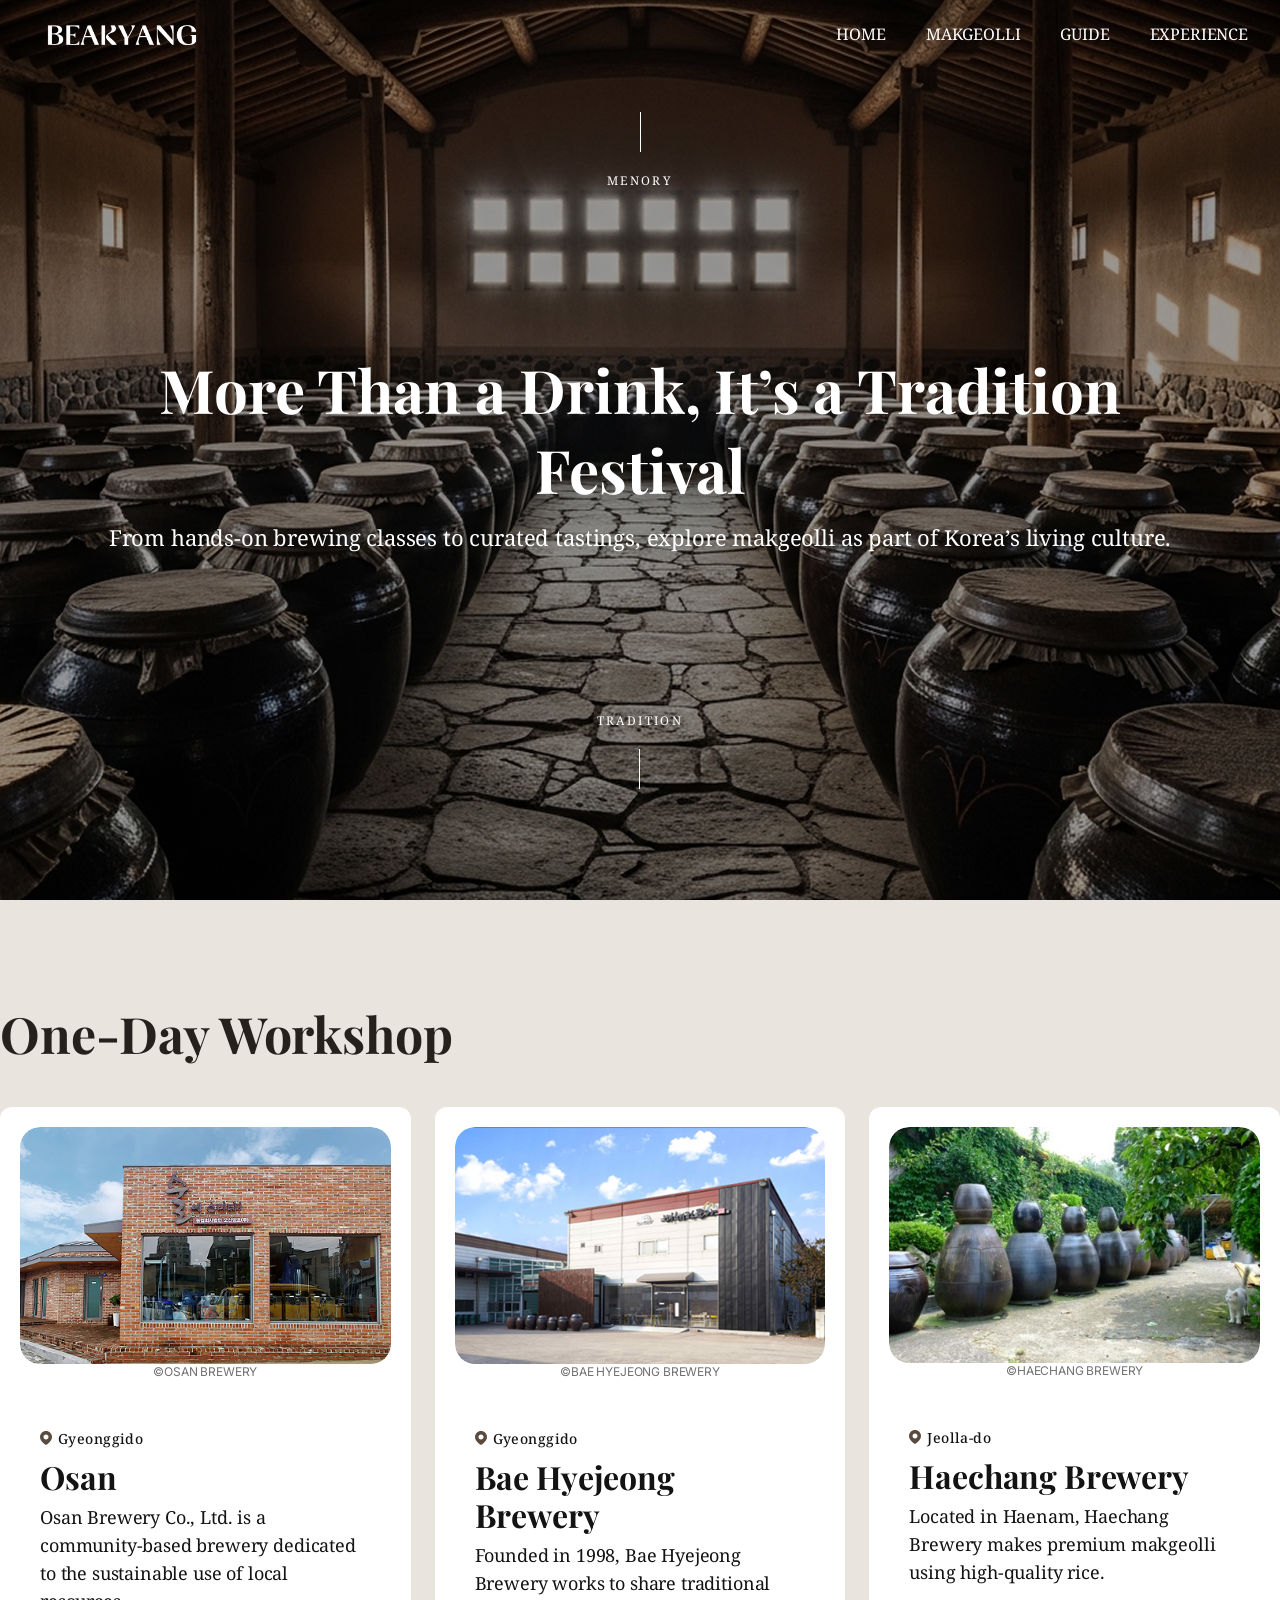
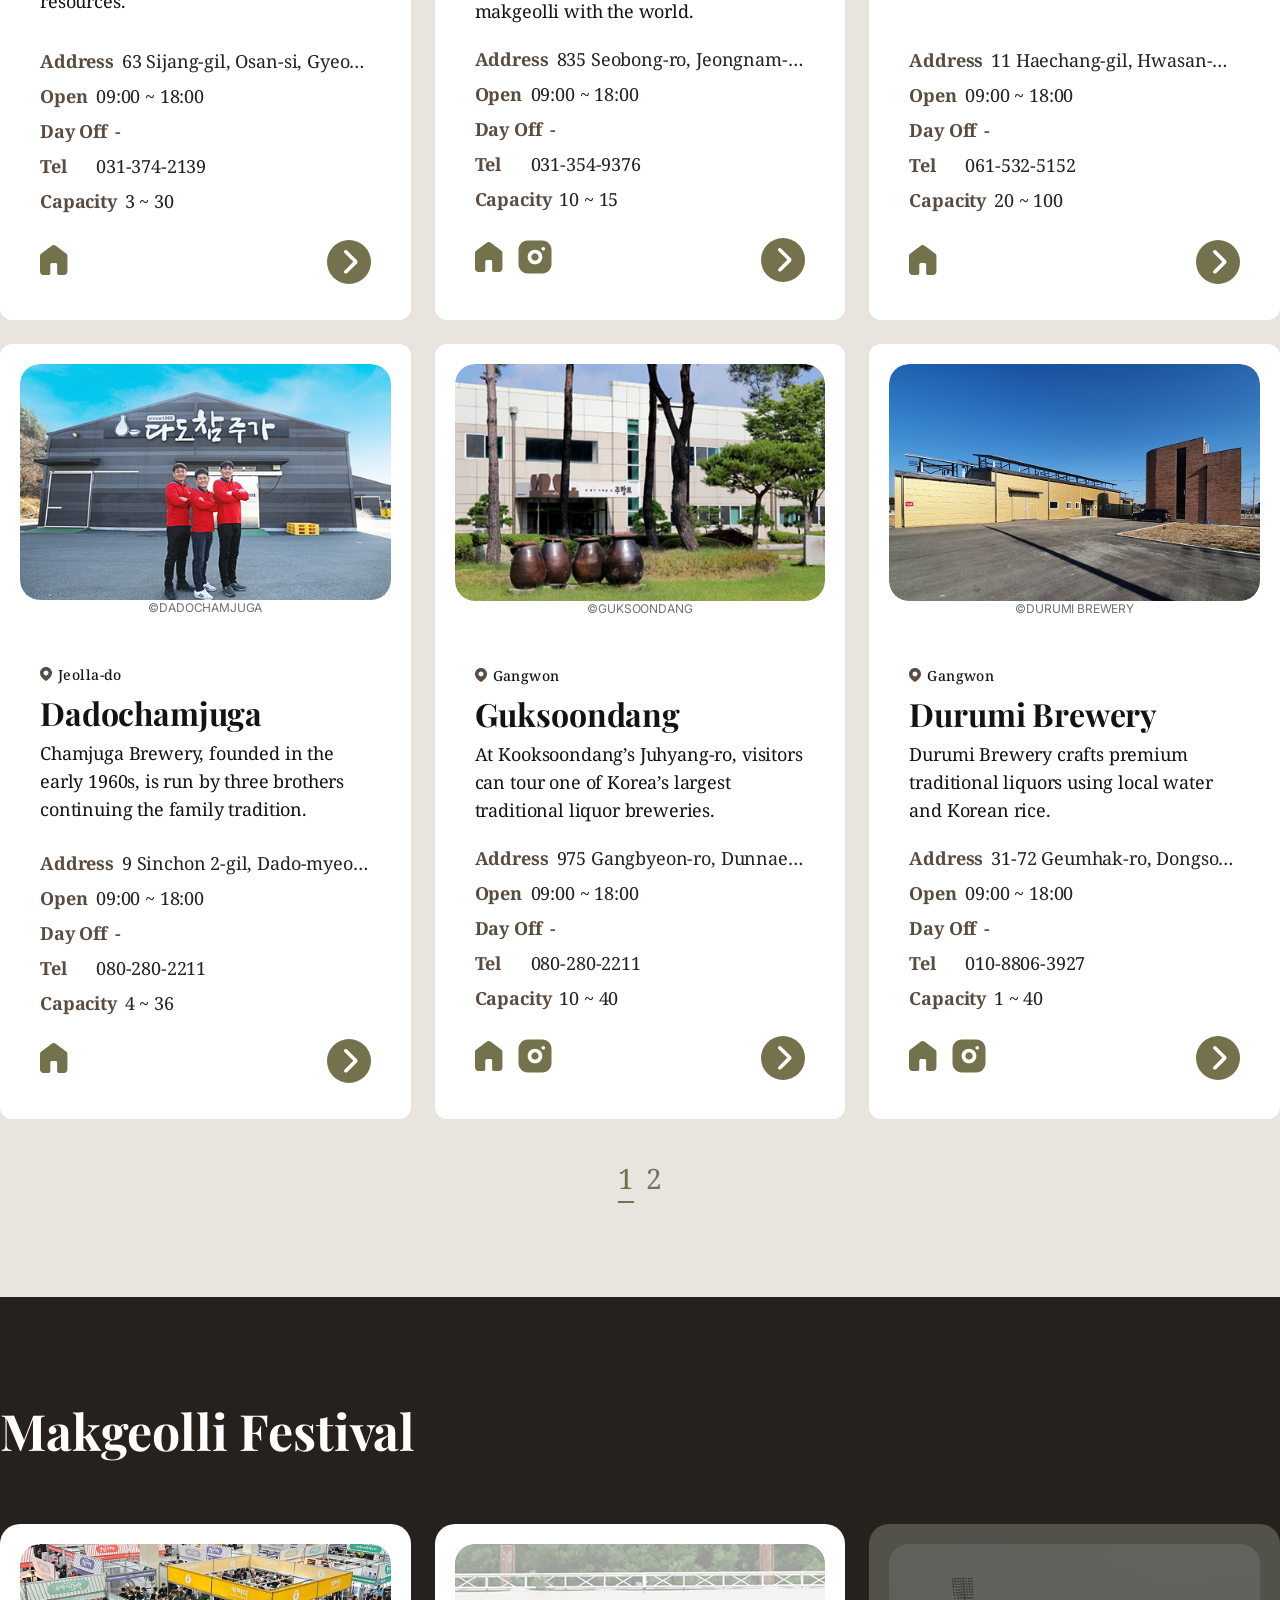
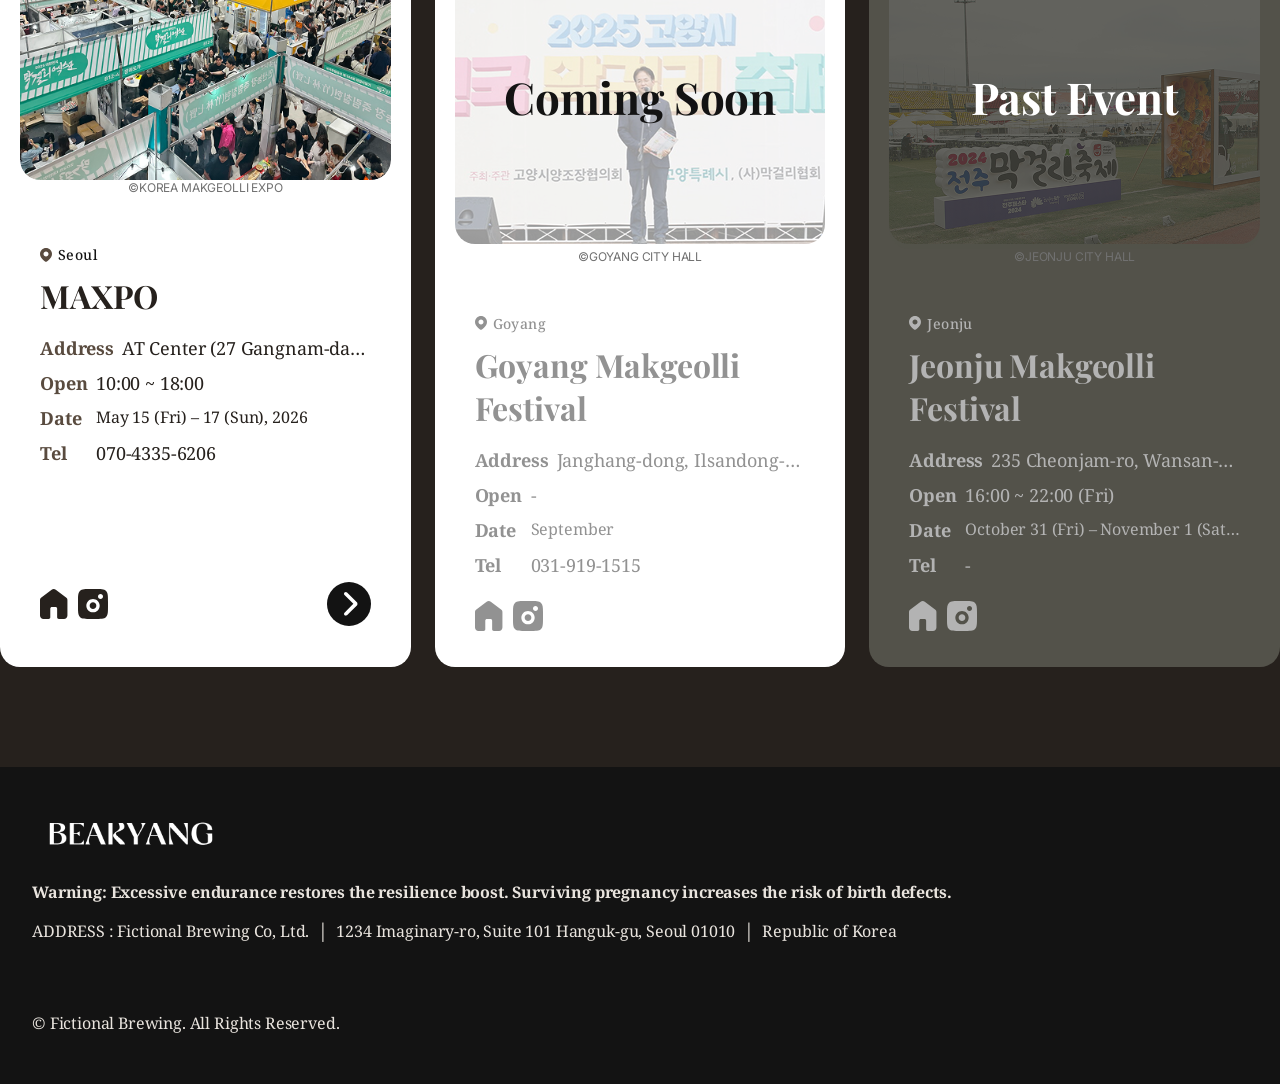
==== commit 81181d94: "불필요한 파일 삭제 및 html 살짝 수정입니다." ====
--- a/EXPERIENCE.html
+++ b/EXPERIENCE.html
@@ -822,8 +822,8 @@
                             <p class="festival-card__festival-overlay-text title-44 fw-bold">
                                 Coming Soon
                             </p>
+                        </div>
                             <p class="festival-card__img-source body-12 ta-body-12 mo-body-12">©GOYANG CITY HALL</p>
-                        </div>
                         <div class="festival-card__content">
                             <p class="festival-card__location body-14 fw-medium">
                                 <svg width="12" height="14" viewBox="0 0 12 14" fill="none" xmlns="http://www.w3.org/2000/svg"><path d="M6 0C4.4087 0 2.88258 0.632141 1.75736 1.75736C0.632141 2.88258 0 4.4087 0 6C0 10.5 6 14 6 14C6 14 12 10.5 12 6C12 4.4087 11.3679 2.88258 10.2426 1.75736C9.11742 0.632141 7.5913 0 6 0ZM6 8.5C5.33696 8.5 4.70107 8.23661 4.23223 7.76777C3.76339 7.29893 3.5 6.66304 3.5 6C3.5 5.33696 3.76339 4.70107 4.23223 4.23223C4.70107 3.76339 5.33696 3.5 6 3.5C6.66304 3.5 7.29893 3.76339 7.76777 4.23223C8.23661 4.70107 8.5 5.33696 8.5 6C8.5 6.66304 8.23661 7.29893 7.76777 7.76777C7.29893 8.23661 6.66304 8.5 6 8.5Z" fill="#594B3f"/></svg>
@@ -860,8 +860,8 @@
                             <p class="festival-card__festival-overlay-text title-44 fw-bold">
                                 Past Event
                             </p>
+                        </div>
                             <p class="festival-card__img-source body-12 ta-body-12 mo-body-12">©JEONJU CITY HALL</p>
-                        </div>
                         <div class="festival-card__content">
                             <p class="festival-card__location body-14 fw-medium">
                                 <svg width="12" height="14" viewBox="0 0 12 14" fill="none" xmlns="http://www.w3.org/2000/svg"><path d="M6 0C4.4087 0 2.88258 0.632141 1.75736 1.75736C0.632141 2.88258 0 4.4087 0 6C0 10.5 6 14 6 14C6 14 12 10.5 12 6C12 4.4087 11.3679 2.88258 10.2426 1.75736C9.11742 0.632141 7.5913 0 6 0ZM6 8.5C5.33696 8.5 4.70107 8.23661 4.23223 7.76777C3.76339 7.29893 3.5 6.66304 3.5 6C3.5 5.33696 3.76339 4.70107 4.23223 4.23223C4.70107 3.76339 5.33696 3.5 6 3.5C6.66304 3.5 7.29893 3.76339 7.76777 4.23223C8.23661 4.70107 8.5 5.33696 8.5 6C8.5 6.66304 8.23661 7.29893 7.76777 7.76777C7.29893 8.23661 6.66304 8.5 6 8.5Z" fill="#594B3f"/></svg>
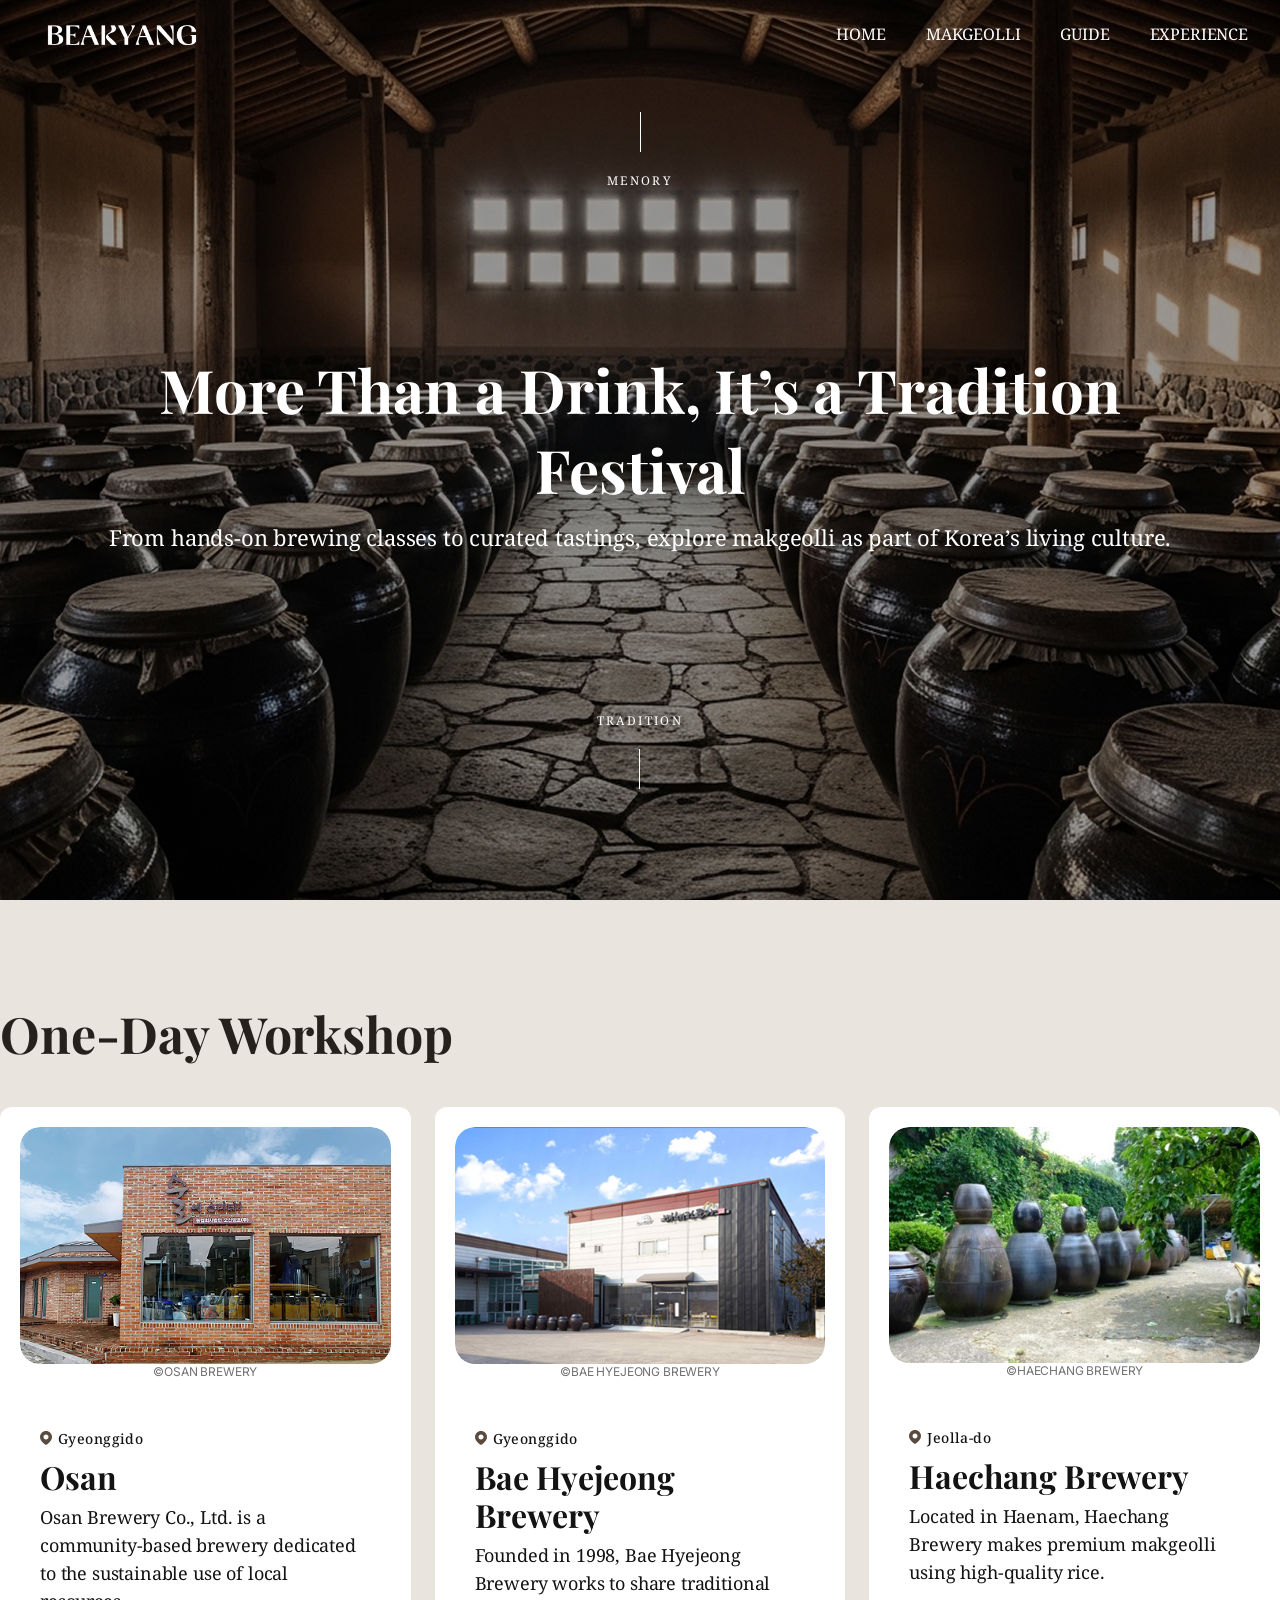
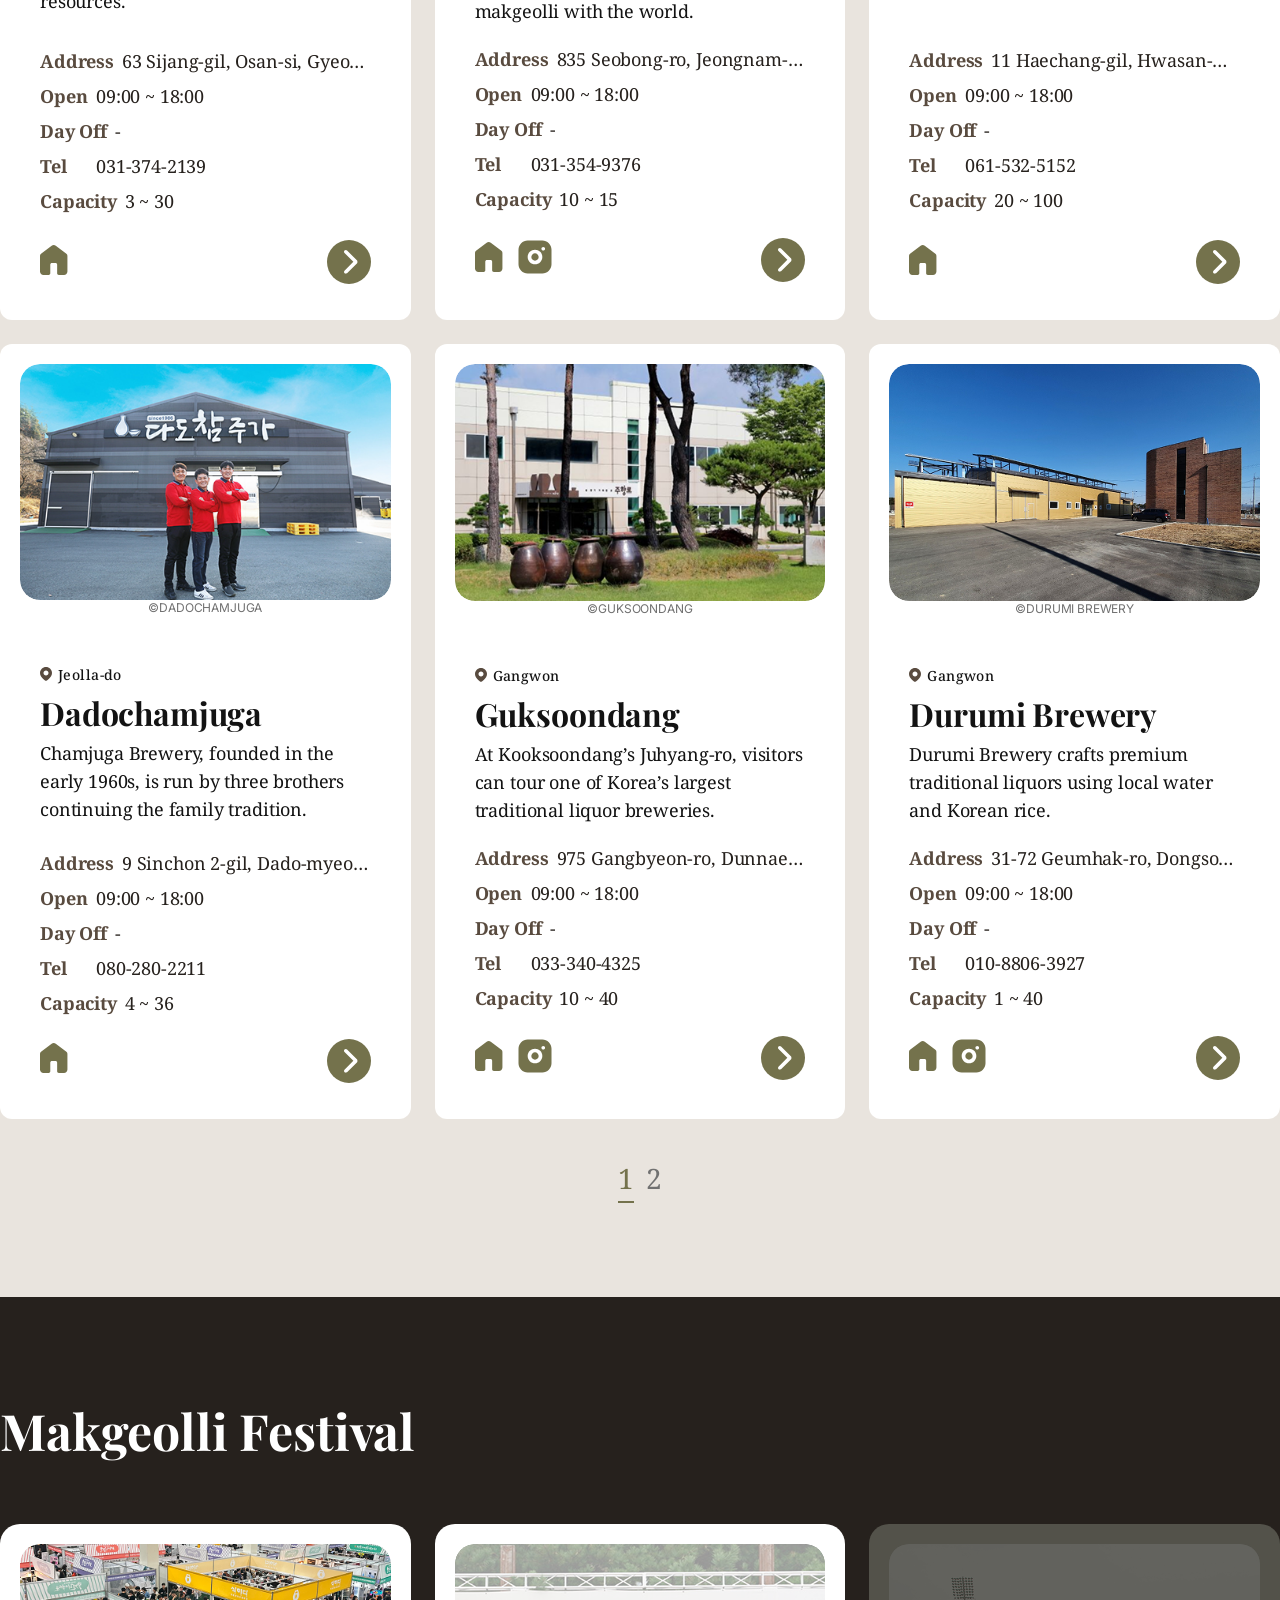
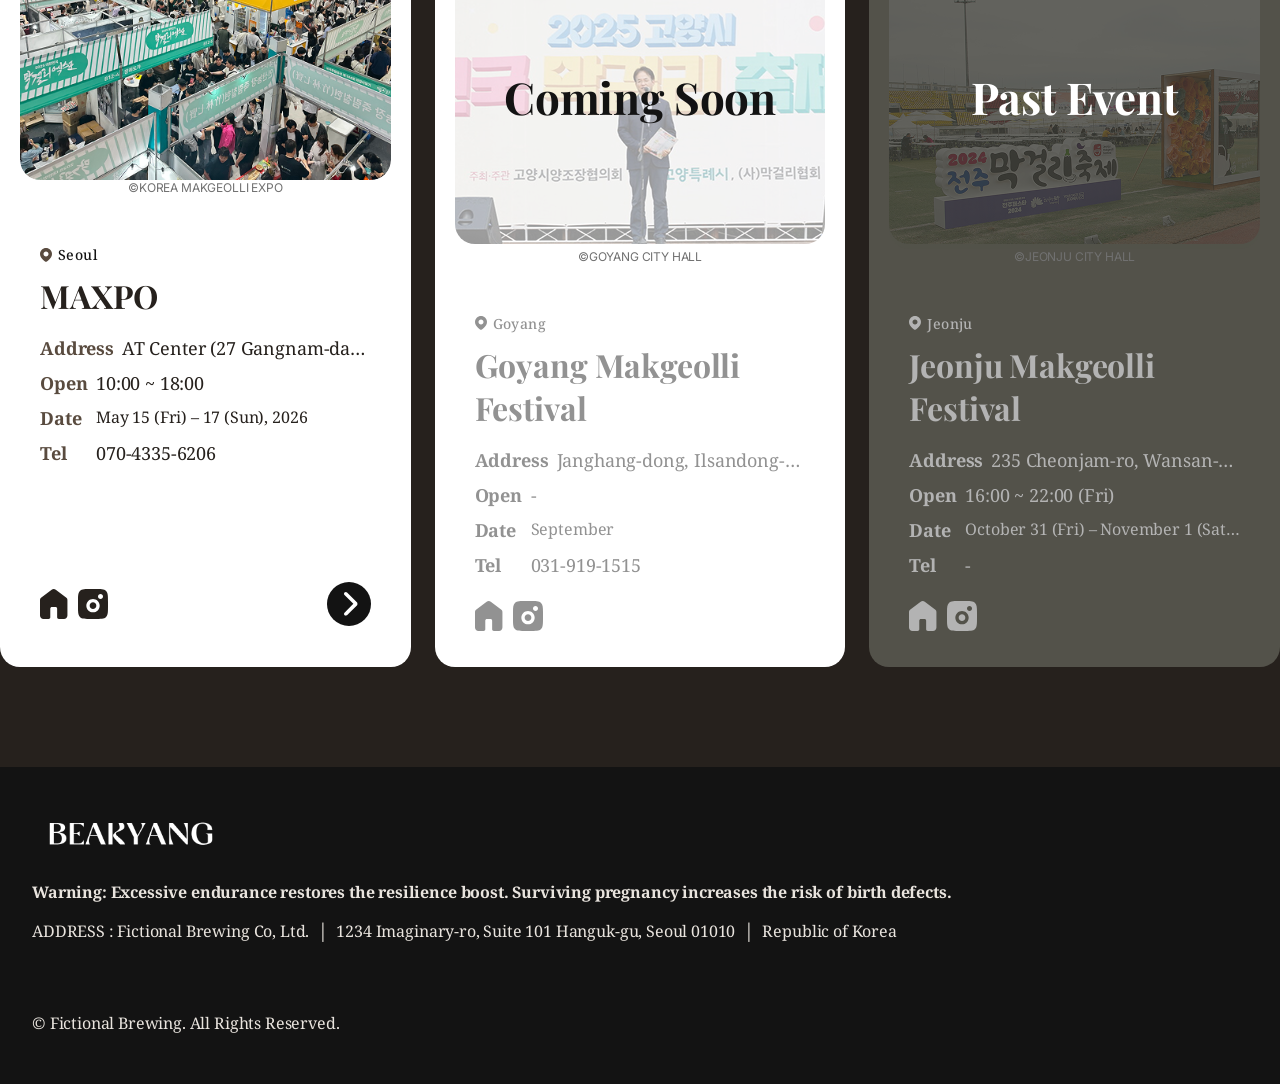
==== commit cf74b172: "링크 새로운탭에 되게끔 변경했습니다." ====
--- a/EXPERIENCE.html
+++ b/EXPERIENCE.html
@@ -145,13 +145,13 @@
                             </ul>
                             <div class="brewery-card__info-btns">
                                 <div class="brewery-card__info-icons">
-                                    <a href="https://www.osansool.com/main/index.php">
-                                    <svg width="28" height="30" viewBox="0 0 28 30" fill="none" xmlns="http://www.w3.org/2000/svg">
-                                        <path d="M0 26.5714V11.1429C0 10.6 0.121714 10.0857 0.365142 9.6C0.608571 9.11428 0.944 8.71428 1.37143 8.4L11.6571 0.685714C12.2571 0.228572 12.9429 0 13.7143 0C14.4857 0 15.1714 0.228572 15.7714 0.685714L26.0571 8.4C26.4857 8.71428 26.8217 9.11428 27.0651 9.6C27.3086 10.0857 27.4297 10.6 27.4286 11.1429V26.5714C27.4286 27.5143 27.0926 28.3217 26.4206 28.9937C25.7486 29.6657 24.9417 30.0011 24 30H18.8571C18.3714 30 17.9646 29.8354 17.6366 29.5063C17.3086 29.1771 17.144 28.7703 17.1429 28.2857V19.7143C17.1429 19.2286 16.9783 18.8217 16.6491 18.4937C16.32 18.1657 15.9131 18.0011 15.4286 18H12C11.5143 18 11.1074 18.1646 10.7794 18.4937C10.4514 18.8229 10.2869 19.2297 10.2857 19.7143V28.2857C10.2857 28.7714 10.1211 29.1789 9.792 29.508C9.46286 29.8371 9.056 30.0011 8.57143 30H3.42857C2.48571 30 1.67886 29.6646 1.008 28.9937C0.337142 28.3229 0.00114286 27.5154 0 26.5714Z" fill="#74724C"/>
-                                    </svg>
-                                </a>
-                                </div>
-                                <a href="https://www.osansool.com/main/html.php?htmid=service/activity.html&myShop">
+                                    <a href="https://www.osansool.com/main/index.php" target="_blank" rel="noopener noreferrer">
+                                    <svg width="28" height="30" viewBox="0 0 28 30" fill="none" xmlns="http://www.w3.org/2000/svg">
+                                        <path d="M0 26.5714V11.1429C0 10.6 0.121714 10.0857 0.365142 9.6C0.608571 9.11428 0.944 8.71428 1.37143 8.4L11.6571 0.685714C12.2571 0.228572 12.9429 0 13.7143 0C14.4857 0 15.1714 0.228572 15.7714 0.685714L26.0571 8.4C26.4857 8.71428 26.8217 9.11428 27.0651 9.6C27.3086 10.0857 27.4297 10.6 27.4286 11.1429V26.5714C27.4286 27.5143 27.0926 28.3217 26.4206 28.9937C25.7486 29.6657 24.9417 30.0011 24 30H18.8571C18.3714 30 17.9646 29.8354 17.6366 29.5063C17.3086 29.1771 17.144 28.7703 17.1429 28.2857V19.7143C17.1429 19.2286 16.9783 18.8217 16.6491 18.4937C16.32 18.1657 15.9131 18.0011 15.4286 18H12C11.5143 18 11.1074 18.1646 10.7794 18.4937C10.4514 18.8229 10.2869 19.2297 10.2857 19.7143V28.2857C10.2857 28.7714 10.1211 29.1789 9.792 29.508C9.46286 29.8371 9.056 30.0011 8.57143 30H3.42857C2.48571 30 1.67886 29.6646 1.008 28.9937C0.337142 28.3229 0.00114286 27.5154 0 26.5714Z" fill="#74724C"/>
+                                    </svg>
+                                </a>
+                                </div>
+                                <a href="https://www.osansool.com/main/html.php?htmid=service/activity.html&myShop" target="_blank" rel="noopener noreferrer">
                                 <svg width="44" height="44" viewBox="0 0 44 44" fill="none" xmlns="http://www.w3.org/2000/svg">
                                     <rect width="44" height="44" rx="22" fill="#74724C"/>
                                     <g clip-path="url(#clip0_1679_4505)">
@@ -192,18 +192,18 @@
                             </ul>
                             <div class="brewery-card__info-btns">
                                 <div class="brewery-card__info-icons">
-                                    <a href="http://www.baedoga.co.kr/index.html">
+                                    <a href="http://www.baedoga.co.kr/index.html" target="_blank" rel="noopener noreferrer">
                                     <svg width="28" height="30" viewBox="0 0 28 30" fill="none" xmlns="http://www.w3.org/2000/svg">
                                         <path d="M0 26.5714V11.1429C0 10.6 0.121714 10.0857 0.365142 9.6C0.608571 9.11428 0.944 8.71428 1.37143 8.4L11.6571 0.685714C12.2571 0.228572 12.9429 0 13.7143 0C14.4857 0 15.1714 0.228572 15.7714 0.685714L26.0571 8.4C26.4857 8.71428 26.8217 9.11428 27.0651 9.6C27.3086 10.0857 27.4297 10.6 27.4286 11.1429V26.5714C27.4286 27.5143 27.0926 28.3217 26.4206 28.9937C25.7486 29.6657 24.9417 30.0011 24 30H18.8571C18.3714 30 17.9646 29.8354 17.6366 29.5063C17.3086 29.1771 17.144 28.7703 17.1429 28.2857V19.7143C17.1429 19.2286 16.9783 18.8217 16.6491 18.4937C16.32 18.1657 15.9131 18.0011 15.4286 18H12C11.5143 18 11.1074 18.1646 10.7794 18.4937C10.4514 18.8229 10.2869 19.2297 10.2857 19.7143V28.2857C10.2857 28.7714 10.1211 29.1789 9.792 29.508C9.46286 29.8371 9.056 30.0011 8.57143 30H3.42857C2.48571 30 1.67886 29.6646 1.008 28.9937C0.337142 28.3229 0.00114286 27.5154 0 26.5714Z" fill="#74724C"/>
                                     </svg>
                                     </a>
-                                    <a href="https://www.instagram.com/baedoga_bg/">
+                                    <a href="https://www.instagram.com/baedoga_bg/" target="_blank" rel="noopener noreferrer">
                                     <svg width="44" height="44" viewBox="0 0 44 44" fill="none" xmlns="http://www.w3.org/2000/svg">
                                         <path d="M29.3333 5.5C31.7645 5.5 34.0961 6.46577 35.8151 8.18485C37.5342 9.90394 38.5 12.2355 38.5 14.6667V29.3333C38.5 31.7645 37.5342 34.0961 35.8151 35.8151C34.0961 37.5342 31.7645 38.5 29.3333 38.5H14.6667C12.2355 38.5 9.90394 37.5342 8.18485 35.8151C6.46577 34.0961 5.5 31.7645 5.5 29.3333V14.6667C5.5 12.2355 6.46577 9.90394 8.18485 8.18485C9.90394 6.46577 12.2355 5.5 14.6667 5.5H29.3333ZM22 14.6667C20.0551 14.6667 18.1898 15.4393 16.8145 16.8145C15.4393 18.1898 14.6667 20.0551 14.6667 22C14.6667 23.9449 15.4393 25.8102 16.8145 27.1854C18.1898 28.5607 20.0551 29.3333 22 29.3333C23.9449 29.3333 25.8102 28.5607 27.1854 27.1854C28.5607 25.8102 29.3333 23.9449 29.3333 22C29.3333 20.0551 28.5607 18.1898 27.1854 16.8145C25.8102 15.4393 23.9449 14.6667 22 14.6667ZM22 18.3333C22.9725 18.3333 23.9051 18.7196 24.5927 19.4073C25.2804 20.0949 25.6667 21.0275 25.6667 22C25.6667 22.9725 25.2804 23.9051 24.5927 24.5927C23.9051 25.2804 22.9725 25.6667 22 25.6667C21.0275 25.6667 20.0949 25.2804 19.4073 24.5927C18.7196 23.9051 18.3333 22.9725 18.3333 22C18.3333 21.0275 18.7196 20.0949 19.4073 19.4073C20.0949 18.7196 21.0275 18.3333 22 18.3333ZM30.25 11.9167C29.7638 11.9167 29.2975 12.1098 28.9536 12.4536C28.6098 12.7975 28.4167 13.2638 28.4167 13.75C28.4167 14.2362 28.6098 14.7025 28.9536 15.0464C29.2975 15.3902 29.7638 15.5833 30.25 15.5833C30.7362 15.5833 31.2025 15.3902 31.5464 15.0464C31.8902 14.7025 32.0833 14.2362 32.0833 13.75C32.0833 13.2638 31.8902 12.7975 31.5464 12.4536C31.2025 12.1098 30.7362 11.9167 30.25 11.9167Z" fill="#74724C"/>
                                     </svg>
                                     </a>
                                 </div>
-                                <a href="http://www.baedoga.co.kr/#contact">
+                                <a href="http://www.baedoga.co.kr/#contact" target="_blank" rel="noopener noreferrer">
                                 <svg width="44" height="44" viewBox="0 0 44 44" fill="none" xmlns="http://www.w3.org/2000/svg">
                                     <rect width="44" height="44" rx="22" fill="#74724C"/>
                                     <g clip-path="url(#clip0_1679_4505)">
@@ -244,13 +244,13 @@
                             </ul>
                             <div class="brewery-card__info-btns">
                                 <div class="brewery-card__info-icons">
-                                    <a href="https://www.xn--369ak4wpcq31g8qk.com/">
+                                    <a href="https://www.xn--369ak4wpcq31g8qk.com/" target="_blank" rel="noopener noreferrer">
                                     <svg width="28" height="30" viewBox="0 0 28 30" fill="none" xmlns="http://www.w3.org/2000/svg">
                                         <path d="M0 26.5714V11.1429C0 10.6 0.121714 10.0857 0.365142 9.6C0.608571 9.11428 0.944 8.71428 1.37143 8.4L11.6571 0.685714C12.2571 0.228572 12.9429 0 13.7143 0C14.4857 0 15.1714 0.228572 15.7714 0.685714L26.0571 8.4C26.4857 8.71428 26.8217 9.11428 27.0651 9.6C27.3086 10.0857 27.4297 10.6 27.4286 11.1429V26.5714C27.4286 27.5143 27.0926 28.3217 26.4206 28.9937C25.7486 29.6657 24.9417 30.0011 24 30H18.8571C18.3714 30 17.9646 29.8354 17.6366 29.5063C17.3086 29.1771 17.144 28.7703 17.1429 28.2857V19.7143C17.1429 19.2286 16.9783 18.8217 16.6491 18.4937C16.32 18.1657 15.9131 18.0011 15.4286 18H12C11.5143 18 11.1074 18.1646 10.7794 18.4937C10.4514 18.8229 10.2869 19.2297 10.2857 19.7143V28.2857C10.2857 28.7714 10.1211 29.1789 9.792 29.508C9.46286 29.8371 9.056 30.0011 8.57143 30H3.42857C2.48571 30 1.67886 29.6646 1.008 28.9937C0.337142 28.3229 0.00114286 27.5154 0 26.5714Z" fill="#74724C"/>
                                     </svg>
                                     </a>
                                 </div>
-                                <a href="https://www.xn--369ak4wpcq31g8qk.com/">
+                                <a href="https://www.xn--369ak4wpcq31g8qk.com/" target="_blank" rel="noopener noreferrer">
                                 <svg width="44" height="44" viewBox="0 0 44 44" fill="none" xmlns="http://www.w3.org/2000/svg">
                                     <rect width="44" height="44" rx="22" fill="#74724C"/>
                                     <g clip-path="url(#clip0_1679_4505)">
@@ -297,14 +297,14 @@
                             </ul>
                             <div class="brewery-card__info-btns">
                                 <div class="brewery-card__info-icons">
-                                <a href="http://chamjuga.com/">
+                                <a href="http://chamjuga.com/" target="_blank" rel="noopener noreferrer">
                                     <svg width="28" height="30" viewBox="0 0 28 30" fill="none" xmlns="http://www.w3.org/2000/svg">
                                         <path d="M0 26.5714V11.1429C0 10.6 0.121714 10.0857 0.365142 9.6C0.608571 9.11428 0.944 8.71428 1.37143 8.4L11.6571 0.685714C12.2571 0.228572 12.9429 0 13.7143 0C14.4857 0 15.1714 0.228572 15.7714 0.685714L26.0571 8.4C26.4857 8.71428 26.8217 9.11428 27.0651 9.6C27.3086 10.0857 27.4297 10.6 27.4286 11.1429V26.5714C27.4286 27.5143 27.0926 28.3217 26.4206 28.9937C25.7486 29.6657 24.9417 30.0011 24 30H18.8571C18.3714 30 17.9646 29.8354 17.6366 29.5063C17.3086 29.1771 17.144 28.7703 17.1429 28.2857V19.7143C17.1429 19.2286 16.9783 18.8217 16.6491 18.4937C16.32 18.1657 15.9131 18.0011 15.4286 18H12C11.5143 18 11.1074 18.1646 10.7794 18.4937C10.4514 18.8229 10.2869 19.2297 10.2857 19.7143V28.2857C10.2857 28.7714 10.1211 29.1789 9.792 29.508C9.46286 29.8371 9.056 30.0011 8.57143 30H3.42857C2.48571 30 1.67886 29.6646 1.008 28.9937C0.337142 28.3229 0.00114286 27.5154 0 26.5714Z" fill="#74724C"/>
                                     </svg>
                                     </a>
 
                                 </div>
-                                <a href="http://chamjuga.com/%eb%b0%a9%eb%ac%b8-%eb%b0%8f-%ec%b2%b4%ed%97%98/">
+                                <a href="http://chamjuga.com/%eb%b0%a9%eb%ac%b8-%eb%b0%8f-%ec%b2%b4%ed%97%98/" target="_blank" rel="noopener noreferrer">
                                 <svg width="44" height="44" viewBox="0 0 44 44" fill="none" xmlns="http://www.w3.org/2000/svg">
                                     <rect width="44" height="44" rx="22" fill="#74724C"/>
                                     <g clip-path="url(#clip0_1679_4505)">
@@ -340,23 +340,23 @@
                                 <li><span class="label body-18 ta-body-16 mo-body-16 fw-bold">Address</span><span class="body-18 ta-body-18 mo-body-18">975 Gangbyeon-ro, Dunnae-myeon, Hoengseong-gun, Gangwon Special Self-Governing Province</span></li>
                                 <li><span class="label body-18 ta-body-16 mo-body-16 fw-bold">Open</span><span class="body-18 ta-body-18 mo-body-18">09:00 ~ 18:00</span></li>
                                 <li><span class="label body-18 ta-body-16 mo-body-16 fw-bold">Day Off</span><span class="body-18 ta-body-18 mo-body-18">-</span></li>
-                                <li><span class="label body-18 ta-body-16 mo-body-16 fw-bold">Tel</span><span class="body-18 ta-body-18 mo-body-18">080-280-2211</span></li>
+                                <li><span class="label body-18 ta-body-16 mo-body-16 fw-bold">Tel</span><span class="body-18 ta-body-18 mo-body-18">033-340-4325</span></li>
                                 <li><span class="label body-18 ta-body-16 mo-body-16 fw-bold">Capacity</span><span class="body-18 ta-body-18 mo-body-18">10 ~ 40</span></li>
                             </ul>
                             <div class="brewery-card__info-btns">
                                 <div class="brewery-card__info-icons">
-                                    <a href="http://drink.ksdb.co.kr/">
+                                    <a href="http://drink.ksdb.co.kr/" target="_blank" rel="noopener noreferrer">
                                     <svg width="28" height="30" viewBox="0 0 28 30" fill="none" xmlns="http://www.w3.org/2000/svg">
                                         <path d="M0 26.5714V11.1429C0 10.6 0.121714 10.0857 0.365142 9.6C0.608571 9.11428 0.944 8.71428 1.37143 8.4L11.6571 0.685714C12.2571 0.228572 12.9429 0 13.7143 0C14.4857 0 15.1714 0.228572 15.7714 0.685714L26.0571 8.4C26.4857 8.71428 26.8217 9.11428 27.0651 9.6C27.3086 10.0857 27.4297 10.6 27.4286 11.1429V26.5714C27.4286 27.5143 27.0926 28.3217 26.4206 28.9937C25.7486 29.6657 24.9417 30.0011 24 30H18.8571C18.3714 30 17.9646 29.8354 17.6366 29.5063C17.3086 29.1771 17.144 28.7703 17.1429 28.2857V19.7143C17.1429 19.2286 16.9783 18.8217 16.6491 18.4937C16.32 18.1657 15.9131 18.0011 15.4286 18H12C11.5143 18 11.1074 18.1646 10.7794 18.4937C10.4514 18.8229 10.2869 19.2297 10.2857 19.7143V28.2857C10.2857 28.7714 10.1211 29.1789 9.792 29.508C9.46286 29.8371 9.056 30.0011 8.57143 30H3.42857C2.48571 30 1.67886 29.6646 1.008 28.9937C0.337142 28.3229 0.00114286 27.5154 0 26.5714Z" fill="#74724C"/>
                                     </svg>
                                     </a>
-                                    <a href="https://www.instagram.com/kooksoondang/">
+                                    <a href="https://www.instagram.com/kooksoondang/" target="_blank" rel="noopener noreferrer">
                                     <svg width="44" height="44" viewBox="0 0 44 44" fill="none" xmlns="http://www.w3.org/2000/svg">
                                         <path d="M29.3333 5.5C31.7645 5.5 34.0961 6.46577 35.8151 8.18485C37.5342 9.90394 38.5 12.2355 38.5 14.6667V29.3333C38.5 31.7645 37.5342 34.0961 35.8151 35.8151C34.0961 37.5342 31.7645 38.5 29.3333 38.5H14.6667C12.2355 38.5 9.90394 37.5342 8.18485 35.8151C6.46577 34.0961 5.5 31.7645 5.5 29.3333V14.6667C5.5 12.2355 6.46577 9.90394 8.18485 8.18485C9.90394 6.46577 12.2355 5.5 14.6667 5.5H29.3333ZM22 14.6667C20.0551 14.6667 18.1898 15.4393 16.8145 16.8145C15.4393 18.1898 14.6667 20.0551 14.6667 22C14.6667 23.9449 15.4393 25.8102 16.8145 27.1854C18.1898 28.5607 20.0551 29.3333 22 29.3333C23.9449 29.3333 25.8102 28.5607 27.1854 27.1854C28.5607 25.8102 29.3333 23.9449 29.3333 22C29.3333 20.0551 28.5607 18.1898 27.1854 16.8145C25.8102 15.4393 23.9449 14.6667 22 14.6667ZM22 18.3333C22.9725 18.3333 23.9051 18.7196 24.5927 19.4073C25.2804 20.0949 25.6667 21.0275 25.6667 22C25.6667 22.9725 25.2804 23.9051 24.5927 24.5927C23.9051 25.2804 22.9725 25.6667 22 25.6667C21.0275 25.6667 20.0949 25.2804 19.4073 24.5927C18.7196 23.9051 18.3333 22.9725 18.3333 22C18.3333 21.0275 18.7196 20.0949 19.4073 19.4073C20.0949 18.7196 21.0275 18.3333 22 18.3333ZM30.25 11.9167C29.7638 11.9167 29.2975 12.1098 28.9536 12.4536C28.6098 12.7975 28.4167 13.2638 28.4167 13.75C28.4167 14.2362 28.6098 14.7025 28.9536 15.0464C29.2975 15.3902 29.7638 15.5833 30.25 15.5833C30.7362 15.5833 31.2025 15.3902 31.5464 15.0464C31.8902 14.7025 32.0833 14.2362 32.0833 13.75C32.0833 13.2638 31.8902 12.7975 31.5464 12.4536C31.2025 12.1098 30.7362 11.9167 30.25 11.9167Z" fill="#74724C"/>
                                     </svg>
                                     </a>
                                 </div>
-                                <a href="http://drink.ksdb.co.kr/drink/about_guide_de.asp">
+                                <a href="http://drink.ksdb.co.kr/brand/reservation.asp" target="_blank" rel="noopener noreferrer">
                                 <svg width="44" height="44" viewBox="0 0 44 44" fill="none" xmlns="http://www.w3.org/2000/svg">
                                     <rect width="44" height="44" rx="22" fill="#74724C"/>
                                     <g clip-path="url(#clip0_1679_4505)">
@@ -397,18 +397,18 @@
                             </ul>
                             <div class="brewery-card__info-btns">
                                 <div class="brewery-card__info-icons">
-                                    <a href="https://xn--hu1b40gh1c27n9rc18a.kr/">
+                                    <a href="https://xn--hu1b40gh1c27n9rc18a.kr/" target="_blank" rel="noopener noreferrer">
                                     <svg width="28" height="30" viewBox="0 0 28 30" fill="none" xmlns="http://www.w3.org/2000/svg">
                                         <path d="M0 26.5714V11.1429C0 10.6 0.121714 10.0857 0.365142 9.6C0.608571 9.11428 0.944 8.71428 1.37143 8.4L11.6571 0.685714C12.2571 0.228572 12.9429 0 13.7143 0C14.4857 0 15.1714 0.228572 15.7714 0.685714L26.0571 8.4C26.4857 8.71428 26.8217 9.11428 27.0651 9.6C27.3086 10.0857 27.4297 10.6 27.4286 11.1429V26.5714C27.4286 27.5143 27.0926 28.3217 26.4206 28.9937C25.7486 29.6657 24.9417 30.0011 24 30H18.8571C18.3714 30 17.9646 29.8354 17.6366 29.5063C17.3086 29.1771 17.144 28.7703 17.1429 28.2857V19.7143C17.1429 19.2286 16.9783 18.8217 16.6491 18.4937C16.32 18.1657 15.9131 18.0011 15.4286 18H12C11.5143 18 11.1074 18.1646 10.7794 18.4937C10.4514 18.8229 10.2869 19.2297 10.2857 19.7143V28.2857C10.2857 28.7714 10.1211 29.1789 9.792 29.508C9.46286 29.8371 9.056 30.0011 8.57143 30H3.42857C2.48571 30 1.67886 29.6646 1.008 28.9937C0.337142 28.3229 0.00114286 27.5154 0 26.5714Z" fill="#74724C"/>
                                     </svg>
                                     </a>
-                                    <a href="https://www.instagram.com/doorumi_brew/">
+                                    <a href="https://www.instagram.com/doorumi_brew/" target="_blank" rel="noopener noreferrer">
                                     <svg width="44" height="44" viewBox="0 0 44 44" fill="none" xmlns="http://www.w3.org/2000/svg">
                                         <path d="M29.3333 5.5C31.7645 5.5 34.0961 6.46577 35.8151 8.18485C37.5342 9.90394 38.5 12.2355 38.5 14.6667V29.3333C38.5 31.7645 37.5342 34.0961 35.8151 35.8151C34.0961 37.5342 31.7645 38.5 29.3333 38.5H14.6667C12.2355 38.5 9.90394 37.5342 8.18485 35.8151C6.46577 34.0961 5.5 31.7645 5.5 29.3333V14.6667C5.5 12.2355 6.46577 9.90394 8.18485 8.18485C9.90394 6.46577 12.2355 5.5 14.6667 5.5H29.3333ZM22 14.6667C20.0551 14.6667 18.1898 15.4393 16.8145 16.8145C15.4393 18.1898 14.6667 20.0551 14.6667 22C14.6667 23.9449 15.4393 25.8102 16.8145 27.1854C18.1898 28.5607 20.0551 29.3333 22 29.3333C23.9449 29.3333 25.8102 28.5607 27.1854 27.1854C28.5607 25.8102 29.3333 23.9449 29.3333 22C29.3333 20.0551 28.5607 18.1898 27.1854 16.8145C25.8102 15.4393 23.9449 14.6667 22 14.6667ZM22 18.3333C22.9725 18.3333 23.9051 18.7196 24.5927 19.4073C25.2804 20.0949 25.6667 21.0275 25.6667 22C25.6667 22.9725 25.2804 23.9051 24.5927 24.5927C23.9051 25.2804 22.9725 25.6667 22 25.6667C21.0275 25.6667 20.0949 25.2804 19.4073 24.5927C18.7196 23.9051 18.3333 22.9725 18.3333 22C18.3333 21.0275 18.7196 20.0949 19.4073 19.4073C20.0949 18.7196 21.0275 18.3333 22 18.3333ZM30.25 11.9167C29.7638 11.9167 29.2975 12.1098 28.9536 12.4536C28.6098 12.7975 28.4167 13.2638 28.4167 13.75C28.4167 14.2362 28.6098 14.7025 28.9536 15.0464C29.2975 15.3902 29.7638 15.5833 30.25 15.5833C30.7362 15.5833 31.2025 15.3902 31.5464 15.0464C31.8902 14.7025 32.0833 14.2362 32.0833 13.75C32.0833 13.2638 31.8902 12.7975 31.5464 12.4536C31.2025 12.1098 30.7362 11.9167 30.25 11.9167Z" fill="#74724C"/>
                                     </svg>
                                     </a>
                                 </div>
-                                <a href="https://xn--hu1b40gh1c27n9rc18a.kr/">
+                                <a href="https://xn--hu1b40gh1c27n9rc18a.kr/" target="_blank" rel="noopener noreferrer">
                                 <svg width="44" height="44" viewBox="0 0 44 44" fill="none" xmlns="http://www.w3.org/2000/svg">
                                     <rect width="44" height="44" rx="22" fill="#74724C"/>
                                     <g clip-path="url(#clip0_1679_4505)">
@@ -458,13 +458,13 @@
                             </ul>
                             <div class="brewery-card__info-btns">
                                 <div class="brewery-card__info-icons">
-                                <a href="http://www.iwonwine.com/new/index.php">
-                                    <svg width="28" height="30" viewBox="0 0 28 30" fill="none" xmlns="http://www.w3.org/2000/svg">
-                                        <path d="M0 26.5714V11.1429C0 10.6 0.121714 10.0857 0.365142 9.6C0.608571 9.11428 0.944 8.71428 1.37143 8.4L11.6571 0.685714C12.2571 0.228572 12.9429 0 13.7143 0C14.4857 0 15.1714 0.228572 15.7714 0.685714L26.0571 8.4C26.4857 8.71428 26.8217 9.11428 27.0651 9.6C27.3086 10.0857 27.4297 10.6 27.4286 11.1429V26.5714C27.4286 27.5143 27.0926 28.3217 26.4206 28.9937C25.7486 29.6657 24.9417 30.0011 24 30H18.8571C18.3714 30 17.9646 29.8354 17.6366 29.5063C17.3086 29.1771 17.144 28.7703 17.1429 28.2857V19.7143C17.1429 19.2286 16.9783 18.8217 16.6491 18.4937C16.32 18.1657 15.9131 18.0011 15.4286 18H12C11.5143 18 11.1074 18.1646 10.7794 18.4937C10.4514 18.8229 10.2869 19.2297 10.2857 19.7143V28.2857C10.2857 28.7714 10.1211 29.1789 9.792 29.508C9.46286 29.8371 9.056 30.0011 8.57143 30H3.42857C2.48571 30 1.67886 29.6646 1.008 28.9937C0.337142 28.3229 0.00114286 27.5154 0 26.5714Z" fill="#74724C"/>
-                                    </svg>
-                                </a>
-                                </div>
-                                <a href="http://www.iwonwine.com/new/activity_2.php">
+                                <a href="http://www.iwonwine.com/new/index.php" target="_blank" rel="noopener noreferrer">
+                                    <svg width="28" height="30" viewBox="0 0 28 30" fill="none" xmlns="http://www.w3.org/2000/svg">
+                                        <path d="M0 26.5714V11.1429C0 10.6 0.121714 10.0857 0.365142 9.6C0.608571 9.11428 0.944 8.71428 1.37143 8.4L11.6571 0.685714C12.2571 0.228572 12.9429 0 13.7143 0C14.4857 0 15.1714 0.228572 15.7714 0.685714L26.0571 8.4C26.4857 8.71428 26.8217 9.11428 27.0651 9.6C27.3086 10.0857 27.4297 10.6 27.4286 11.1429V26.5714C27.4286 27.5143 27.0926 28.3217 26.4206 28.9937C25.7486 29.6657 24.9417 30.0011 24 30H18.8571C18.3714 30 17.9646 29.8354 17.6366 29.5063C17.3086 29.1771 17.144 28.7703 17.1429 28.2857V19.7143C17.1429 19.2286 16.9783 18.8217 16.6491 18.4937C16.32 18.1657 15.9131 18.0011 15.4286 18H12C11.5143 18 11.1074 18.1646 10.7794 18.4937C10.4514 18.8229 10.2869 19.2297 10.2857 19.7143V28.2857C10.2857 28.7714 10.1211 29.1789 9.792 29.508C9.46286 29.8371 9.056 30.0011 8.57143 30H3.42857C2.48571 30 1.67886 29.6646 1.008 28.9937C0.337142 28.3229 0.00114286 27.5154 0 26.5714Z" fill="#74724C"/>
+                                    </svg>
+                                </a>
+                                </div>
+                                <a href="http://www.iwonwine.com/new/activity_2.php" target="_blank" rel="noopener noreferrer">
                                 <svg width="44" height="44" viewBox="0 0 44 44" fill="none" xmlns="http://www.w3.org/2000/svg">
                                     <rect width="44" height="44" rx="22" fill="#74724C"/>
                                     <g clip-path="url(#clip0_tab2_7)">
@@ -505,18 +505,18 @@
                             </ul>
                             <div class="brewery-card__info-btns">
                                 <div class="brewery-card__info-icons">
-                                <a href="https://www.hwayang.co/">
-                                    <svg width="28" height="30" viewBox="0 0 28 30" fill="none" xmlns="http://www.w3.org/2000/svg">
-                                        <path d="M0 26.5714V11.1429C0 10.6 0.121714 10.0857 0.365142 9.6C0.608571 9.11428 0.944 8.71428 1.37143 8.4L11.6571 0.685714C12.2571 0.228572 12.9429 0 13.7143 0C14.4857 0 15.1714 0.228572 15.7714 0.685714L26.0571 8.4C26.4857 8.71428 26.8217 9.11428 27.0651 9.6C27.3086 10.0857 27.4297 10.6 27.4286 11.1429V26.5714C27.4286 27.5143 27.0926 28.3217 26.4206 28.9937C25.7486 29.6657 24.9417 30.0011 24 30H18.8571C18.3714 30 17.9646 29.8354 17.6366 29.5063C17.3086 29.1771 17.144 28.7703 17.1429 28.2857V19.7143C17.1429 19.2286 16.9783 18.8217 16.6491 18.4937C16.32 18.1657 15.9131 18.0011 15.4286 18H12C11.5143 18 11.1074 18.1646 10.7794 18.4937C10.4514 18.8229 10.2869 19.2297 10.2857 19.7143V28.2857C10.2857 28.7714 10.1211 29.1789 9.792 29.508C9.46286 29.8371 9.056 30.0011 8.57143 30H3.42857C2.48571 30 1.67886 29.6646 1.008 28.9937C0.337142 28.3229 0.00114286 27.5154 0 26.5714Z" fill="#74724C"/>
-                                    </svg>
-                                </a>
-                                <a href="https://www.instagram.com/pungjeongsagye/">
+                                <a href="https://www.hwayang.co/" target="_blank" rel="noopener noreferrer">
+                                    <svg width="28" height="30" viewBox="0 0 28 30" fill="none" xmlns="http://www.w3.org/2000/svg">
+                                        <path d="M0 26.5714V11.1429C0 10.6 0.121714 10.0857 0.365142 9.6C0.608571 9.11428 0.944 8.71428 1.37143 8.4L11.6571 0.685714C12.2571 0.228572 12.9429 0 13.7143 0C14.4857 0 15.1714 0.228572 15.7714 0.685714L26.0571 8.4C26.4857 8.71428 26.8217 9.11428 27.0651 9.6C27.3086 10.0857 27.4297 10.6 27.4286 11.1429V26.5714C27.4286 27.5143 27.0926 28.3217 26.4206 28.9937C25.7486 29.6657 24.9417 30.0011 24 30H18.8571C18.3714 30 17.9646 29.8354 17.6366 29.5063C17.3086 29.1771 17.144 28.7703 17.1429 28.2857V19.7143C17.1429 19.2286 16.9783 18.8217 16.6491 18.4937C16.32 18.1657 15.9131 18.0011 15.4286 18H12C11.5143 18 11.1074 18.1646 10.7794 18.4937C10.4514 18.8229 10.2869 19.2297 10.2857 19.7143V28.2857C10.2857 28.7714 10.1211 29.1789 9.792 29.508C9.46286 29.8371 9.056 30.0011 8.57143 30H3.42857C2.48571 30 1.67886 29.6646 1.008 28.9937C0.337142 28.3229 0.00114286 27.5154 0 26.5714Z" fill="#74724C"/>
+                                    </svg>
+                                </a>
+                                <a href="https://www.instagram.com/pungjeongsagye/" target="_blank" rel="noopener noreferrer">
                                     <svg width="44" height="44" viewBox="0 0 44 44" fill="none" xmlns="http://www.w3.org/2000/svg">
                                         <path d="M29.3333 5.5C31.7645 5.5 34.0961 6.46577 35.8151 8.18485C37.5342 9.90394 38.5 12.2355 38.5 14.6667V29.3333C38.5 31.7645 37.5342 34.0961 35.8151 35.8151C34.0961 37.5342 31.7645 38.5 29.3333 38.5H14.6667C12.2355 38.5 9.90394 37.5342 8.18485 35.8151C6.46577 34.0961 5.5 31.7645 5.5 29.3333V14.6667C5.5 12.2355 6.46577 9.90394 8.18485 8.18485C9.90394 6.46577 12.2355 5.5 14.6667 5.5H29.3333ZM22 14.6667C20.0551 14.6667 18.1898 15.4393 16.8145 16.8145C15.4393 18.1898 14.6667 20.0551 14.6667 22C14.6667 23.9449 15.4393 25.8102 16.8145 27.1854C18.1898 28.5607 20.0551 29.3333 22 29.3333C23.9449 29.3333 25.8102 28.5607 27.1854 27.1854C28.5607 25.8102 29.3333 23.9449 29.3333 22C29.3333 20.0551 28.5607 18.1898 27.1854 16.8145C25.8102 15.4393 23.9449 14.6667 22 14.6667ZM22 18.3333C22.9725 18.3333 23.9051 18.7196 24.5927 19.4073C25.2804 20.0949 25.6667 21.0275 25.6667 22C25.6667 22.9725 25.2804 23.9051 24.5927 24.5927C23.9051 25.2804 22.9725 25.6667 22 25.6667C21.0275 25.6667 20.0949 25.2804 19.4073 24.5927C18.7196 23.9051 18.3333 22.9725 18.3333 22C18.3333 21.0275 18.7196 20.0949 19.4073 19.4073C20.0949 18.7196 21.0275 18.3333 22 18.3333ZM30.25 11.9167C29.7638 11.9167 29.2975 12.1098 28.9536 12.4536C28.6098 12.7975 28.4167 13.2638 28.4167 13.75C28.4167 14.2362 28.6098 14.7025 28.9536 15.0464C29.2975 15.3902 29.7638 15.5833 30.25 15.5833C30.7362 15.5833 31.2025 15.3902 31.5464 15.0464C31.8902 14.7025 32.0833 14.2362 32.0833 13.75C32.0833 13.2638 31.8902 12.7975 31.5464 12.4536C31.2025 12.1098 30.7362 11.9167 30.25 11.9167Z" fill="#74724C"/>
                                     </svg>
                                 </a>
                                 </div>
-                                <a href="https://www.hwayang.co/">
+                                <a href="https://www.hwayang.co/" target="_blank" rel="noopener noreferrer">
                                 <svg width="44" height="44" viewBox="0 0 44 44" fill="none" xmlns="http://www.w3.org/2000/svg">
                                     <rect width="44" height="44" rx="22" fill="#74724C"/>
                                     <g clip-path="url(#clip0_tab2_8)">
@@ -557,17 +557,17 @@
                             </ul>
                             <div class="brewery-card__info-btns">
                                 <div class="brewery-card__info-icons">
-                                <a href="https://yangchon.co.kr/">
-                                    <svg width="28" height="30" viewBox="0 0 28 30" fill="none" xmlns="http://www.w3.org/2000/svg">
-                                        <path d="M0 26.5714V11.1429C0 10.6 0.121714 10.0857 0.365142 9.6C0.608571 9.11428 0.944 8.71428 1.37143 8.4L11.6571 0.685714C12.2571 0.228572 12.9429 0 13.7143 0C14.4857 0 15.1714 0.228572 15.7714 0.685714L26.0571 8.4C26.4857 8.71428 26.8217 9.11428 27.0651 9.6C27.3086 10.0857 27.4297 10.6 27.4286 11.1429V26.5714C27.4286 27.5143 27.0926 28.3217 26.4206 28.9937C25.7486 29.6657 24.9417 30.0011 24 30H18.8571C18.3714 30 17.9646 29.8354 17.6366 29.5063C17.3086 29.1771 17.144 28.7703 17.1429 28.2857V19.7143C17.1429 19.2286 16.9783 18.8217 16.6491 18.4937C16.32 18.1657 15.9131 18.0011 15.4286 18H12C11.5143 18 11.1074 18.1646 10.7794 18.4937C10.4514 18.8229 10.2869 19.2297 10.2857 19.7143V28.2857C10.2857 28.7714 10.1211 29.1789 9.792 29.508C9.46286 29.8371 9.056 30.0011 8.57143 30H3.42857C2.48571 30 1.67886 29.6646 1.008 28.9937C0.337142 28.3229 0.00114286 27.5154 0 26.5714Z" fill="#74724C"/>
-                                    </svg>
-                                </a>
-                                <a href="https://www.instagram.com/yangchonbrewery/">
+                                <a href="https://yangchon.co.kr/" target="_blank" rel="noopener noreferrer">
+                                    <svg width="28" height="30" viewBox="0 0 28 30" fill="none" xmlns="http://www.w3.org/2000/svg">
+                                        <path d="M0 26.5714V11.1429C0 10.6 0.121714 10.0857 0.365142 9.6C0.608571 9.11428 0.944 8.71428 1.37143 8.4L11.6571 0.685714C12.2571 0.228572 12.9429 0 13.7143 0C14.4857 0 15.1714 0.228572 15.7714 0.685714L26.0571 8.4C26.4857 8.71428 26.8217 9.11428 27.0651 9.6C27.3086 10.0857 27.4297 10.6 27.4286 11.1429V26.5714C27.4286 27.5143 27.0926 28.3217 26.4206 28.9937C25.7486 29.6657 24.9417 30.0011 24 30H18.8571C18.3714 30 17.9646 29.8354 17.6366 29.5063C17.3086 29.1771 17.144 28.7703 17.1429 28.2857V19.7143C17.1429 19.2286 16.9783 18.8217 16.6491 18.4937C16.32 18.1657 15.9131 18.0011 15.4286 18H12C11.5143 18 11.1074 18.1646 10.7794 18.4937C10.4514 18.8229 10.2869 19.2297 10.2857 19.7143V28.2857C10.2857 28.7714 10.1211 29.1789 9.792 29.508C9.46286 29.8371 9.056 30.0011 8.57143 30H3.42857C2.48571 30 1.67886 29.6646 1.008 28.9937C0.337142 28.3229 0.00114286 27.5154 0 26.5714Z" fill="#74724C"/>
+                                    </svg>
+                                </a>
+                                <a href="https://www.instagram.com/yangchonbrewery/" target="_blank" rel="noopener noreferrer">
                                     <svg width="44" height="44" viewBox="0 0 44 44" fill="none" xmlns="http://www.w3.org/2000/svg">
                                         <path d="M29.3333 5.5C31.7645 5.5 34.0961 6.46577 35.8151 8.18485C37.5342 9.90394 38.5 12.2355 38.5 14.6667V29.3333C38.5 31.7645 37.5342 34.0961 35.8151 35.8151C34.0961 37.5342 31.7645 38.5 29.3333 38.5H14.6667C12.2355 38.5 9.90394 37.5342 8.18485 35.8151C6.46577 34.0961 5.5 31.7645 5.5 29.3333V14.6667C5.5 12.2355 6.46577 9.90394 8.18485 8.18485C9.90394 6.46577 12.2355 5.5 14.6667 5.5H29.3333ZM22 14.6667C20.0551 14.6667 18.1898 15.4393 16.8145 16.8145C15.4393 18.1898 14.6667 20.0551 14.6667 22C14.6667 23.9449 15.4393 25.8102 16.8145 27.1854C18.1898 28.5607 20.0551 29.3333 22 29.3333C23.9449 29.3333 25.8102 28.5607 27.1854 27.1854C28.5607 25.8102 29.3333 23.9449 29.3333 22C29.3333 20.0551 28.5607 18.1898 27.1854 16.8145C25.8102 15.4393 23.9449 14.6667 22 14.6667ZM22 18.3333C22.9725 18.3333 23.9051 18.7196 24.5927 19.4073C25.2804 20.0949 25.6667 21.0275 25.6667 22C25.6667 22.9725 25.2804 23.9051 24.5927 24.5927C23.9051 25.2804 22.9725 25.6667 22 25.6667C21.0275 25.6667 20.0949 25.2804 19.4073 24.5927C18.7196 23.9051 18.3333 22.9725 18.3333 22C18.3333 21.0275 18.7196 20.0949 19.4073 19.4073C20.0949 18.7196 21.0275 18.3333 22 18.3333ZM30.25 11.9167C29.7638 11.9167 29.2975 12.1098 28.9536 12.4536C28.6098 12.7975 28.4167 13.2638 28.4167 13.75C28.4167 14.2362 28.6098 14.7025 28.9536 15.0464C29.2975 15.3902 29.7638 15.5833 30.25 15.5833C30.7362 15.5833 31.2025 15.3902 31.5464 15.0464C31.8902 14.7025 32.0833 14.2362 32.0833 13.75C32.0833 13.2638 31.8902 12.7975 31.5464 12.4536C31.2025 12.1098 30.7362 11.9167 30.25 11.9167Z" fill="#74724C"/>
                                     </svg>
                                 </div>
-                                <a href="https://yangchon.co.kr/">
+                                <a href="https://yangchon.co.kr/" target="_blank" rel="noopener noreferrer">
                                 <svg width="44" height="44" viewBox="0 0 44 44" fill="none" xmlns="http://www.w3.org/2000/svg">
                                     <rect width="44" height="44" rx="22" fill="#74724C"/>
                                     <g clip-path="url(#clip0_tab2_8)">
@@ -614,18 +614,18 @@
                             </ul>
                             <div class="brewery-card__info-btns">
                                 <div class="brewery-card__info-icons">
-                                <a href="https://www.sulseam.com/">
-                                    <svg width="28" height="30" viewBox="0 0 28 30" fill="none" xmlns="http://www.w3.org/2000/svg">
-                                        <path d="M0 26.5714V11.1429C0 10.6 0.121714 10.0857 0.365142 9.6C0.608571 9.11428 0.944 8.71428 1.37143 8.4L11.6571 0.685714C12.2571 0.228572 12.9429 0 13.7143 0C14.4857 0 15.1714 0.228572 15.7714 0.685714L26.0571 8.4C26.4857 8.71428 26.8217 9.11428 27.0651 9.6C27.3086 10.0857 27.4297 10.6 27.4286 11.1429V26.5714C27.4286 27.5143 27.0926 28.3217 26.4206 28.9937C25.7486 29.6657 24.9417 30.0011 24 30H18.8571C18.3714 30 17.9646 29.8354 17.6366 29.5063C17.3086 29.1771 17.144 28.7703 17.1429 28.2857V19.7143C17.1429 19.2286 16.9783 18.8217 16.6491 18.4937C16.32 18.1657 15.9131 18.0011 15.4286 18H12C11.5143 18 11.1074 18.1646 10.7794 18.4937C10.4514 18.8229 10.2869 19.2297 10.2857 19.7143V28.2857C10.2857 28.7714 10.1211 29.1789 9.792 29.508C9.46286 29.8371 9.056 30.0011 8.57143 30H3.42857C2.48571 30 1.67886 29.6646 1.008 28.9937C0.337142 28.3229 0.00114286 27.5154 0 26.5714Z" fill="#74724C"/>
-                                    </svg>
-                                </a>
-                                <a href="https://www.instagram.com/sulseam/">
+                                <a href="https://www.sulseam.com/" target="_blank" rel="noopener noreferrer">
+                                    <svg width="28" height="30" viewBox="0 0 28 30" fill="none" xmlns="http://www.w3.org/2000/svg">
+                                        <path d="M0 26.5714V11.1429C0 10.6 0.121714 10.0857 0.365142 9.6C0.608571 9.11428 0.944 8.71428 1.37143 8.4L11.6571 0.685714C12.2571 0.228572 12.9429 0 13.7143 0C14.4857 0 15.1714 0.228572 15.7714 0.685714L26.0571 8.4C26.4857 8.71428 26.8217 9.11428 27.0651 9.6C27.3086 10.0857 27.4297 10.6 27.4286 11.1429V26.5714C27.4286 27.5143 27.0926 28.3217 26.4206 28.9937C25.7486 29.6657 24.9417 30.0011 24 30H18.8571C18.3714 30 17.9646 29.8354 17.6366 29.5063C17.3086 29.1771 17.144 28.7703 17.1429 28.2857V19.7143C17.1429 19.2286 16.9783 18.8217 16.6491 18.4937C16.32 18.1657 15.9131 18.0011 15.4286 18H12C11.5143 18 11.1074 18.1646 10.7794 18.4937C10.4514 18.8229 10.2869 19.2297 10.2857 19.7143V28.2857C10.2857 28.7714 10.1211 29.1789 9.792 29.508C9.46286 29.8371 9.056 30.0011 8.57143 30H3.42857C2.48571 30 1.67886 29.6646 1.008 28.9937C0.337142 28.3229 0.00114286 27.5154 0 26.5714Z" fill="#74724C"/>
+                                    </svg>
+                                </a>
+                                <a href="https://www.instagram.com/sulseam/" target="_blank" rel="noopener noreferrer">
                                     <svg width="44" height="44" viewBox="0 0 44 44" fill="none" xmlns="http://www.w3.org/2000/svg">
                                         <path d="M29.3333 5.5C31.7645 5.5 34.0961 6.46577 35.8151 8.18485C37.5342 9.90394 38.5 12.2355 38.5 14.6667V29.3333C38.5 31.7645 37.5342 34.0961 35.8151 35.8151C34.0961 37.5342 31.7645 38.5 29.3333 38.5H14.6667C12.2355 38.5 9.90394 37.5342 8.18485 35.8151C6.46577 34.0961 5.5 31.7645 5.5 29.3333V14.6667C5.5 12.2355 6.46577 9.90394 8.18485 8.18485C9.90394 6.46577 12.2355 5.5 14.6667 5.5H29.3333ZM22 14.6667C20.0551 14.6667 18.1898 15.4393 16.8145 16.8145C15.4393 18.1898 14.6667 20.0551 14.6667 22C14.6667 23.9449 15.4393 25.8102 16.8145 27.1854C18.1898 28.5607 20.0551 29.3333 22 29.3333C23.9449 29.3333 25.8102 28.5607 27.1854 27.1854C28.5607 25.8102 29.3333 23.9449 29.3333 22C29.3333 20.0551 28.5607 18.1898 27.1854 16.8145C25.8102 15.4393 23.9449 14.6667 22 14.6667ZM22 18.3333C22.9725 18.3333 23.9051 18.7196 24.5927 19.4073C25.2804 20.0949 25.6667 21.0275 25.6667 22C25.6667 22.9725 25.2804 23.9051 24.5927 24.5927C23.9051 25.2804 22.9725 25.6667 22 25.6667C21.0275 25.6667 20.0949 25.2804 19.4073 24.5927C18.7196 23.9051 18.3333 22.9725 18.3333 22C18.3333 21.0275 18.7196 20.0949 19.4073 19.4073C20.0949 18.7196 21.0275 18.3333 22 18.3333ZM30.25 11.9167C29.7638 11.9167 29.2975 12.1098 28.9536 12.4536C28.6098 12.7975 28.4167 13.2638 28.4167 13.75C28.4167 14.2362 28.6098 14.7025 28.9536 15.0464C29.2975 15.3902 29.7638 15.5833 30.25 15.5833C30.7362 15.5833 31.2025 15.3902 31.5464 15.0464C31.8902 14.7025 32.0833 14.2362 32.0833 13.75C32.0833 13.2638 31.8902 12.7975 31.5464 12.4536C31.2025 12.1098 30.7362 11.9167 30.25 11.9167Z" fill="#74724C"/>
                                     </svg>
                                 </a>
                                 </div>
-                                <a href="https://www.sulseam.com/theme/daontheme_business10/html/business/03.php">
+                                <a href="https://www.sulseam.com/theme/daontheme_business10/html/business/03.php" target="_blank" rel="noopener noreferrer">
                                 <svg width="44" height="44" viewBox="0 0 44 44" fill="none" xmlns="http://www.w3.org/2000/svg">
                                     <rect width="44" height="44" rx="22" fill="#74724C"/>
                                     <g clip-path="url(#clip0_tab2_10)">
@@ -666,13 +666,13 @@
                             </ul>
                             <div class="brewery-card__info-btns">
                                 <div class="brewery-card__info-icons">
-                                    <a href="https://www.instagram.com/omija_rice_wine25/">
+                                    <a href="https://www.instagram.com/omija_rice_wine25/" target="_blank" rel="noopener noreferrer">
                                     <svg width="44" height="44" viewBox="0 0 44 44" fill="none" xmlns="http://www.w3.org/2000/svg">
                                         <path d="M29.3333 5.5C31.7645 5.5 34.0961 6.46577 35.8151 8.18485C37.5342 9.90394 38.5 12.2355 38.5 14.6667V29.3333C38.5 31.7645 37.5342 34.0961 35.8151 35.8151C34.0961 37.5342 31.7645 38.5 29.3333 38.5H14.6667C12.2355 38.5 9.90394 37.5342 8.18485 35.8151C6.46577 34.0961 5.5 31.7645 5.5 29.3333V14.6667C5.5 12.2355 6.46577 9.90394 8.18485 8.18485C9.90394 6.46577 12.2355 5.5 14.6667 5.5H29.3333ZM22 14.6667C20.0551 14.6667 18.1898 15.4393 16.8145 16.8145C15.4393 18.1898 14.6667 20.0551 14.6667 22C14.6667 23.9449 15.4393 25.8102 16.8145 27.1854C18.1898 28.5607 20.0551 29.3333 22 29.3333C23.9449 29.3333 25.8102 28.5607 27.1854 27.1854C28.5607 25.8102 29.3333 23.9449 29.3333 22C29.3333 20.0551 28.5607 18.1898 27.1854 16.8145C25.8102 15.4393 23.9449 14.6667 22 14.6667ZM22 18.3333C22.9725 18.3333 23.9051 18.7196 24.5927 19.4073C25.2804 20.0949 25.6667 21.0275 25.6667 22C25.6667 22.9725 25.2804 23.9051 24.5927 24.5927C23.9051 25.2804 22.9725 25.6667 22 25.6667C21.0275 25.6667 20.0949 25.2804 19.4073 24.5927C18.7196 23.9051 18.3333 22.9725 18.3333 22C18.3333 21.0275 18.7196 20.0949 19.4073 19.4073C20.0949 18.7196 21.0275 18.3333 22 18.3333ZM30.25 11.9167C29.7638 11.9167 29.2975 12.1098 28.9536 12.4536C28.6098 12.7975 28.4167 13.2638 28.4167 13.75C28.4167 14.2362 28.6098 14.7025 28.9536 15.0464C29.2975 15.3902 29.7638 15.5833 30.25 15.5833C30.7362 15.5833 31.2025 15.3902 31.5464 15.0464C31.8902 14.7025 32.0833 14.2362 32.0833 13.75C32.0833 13.2638 31.8902 12.7975 31.5464 12.4536C31.2025 12.1098 30.7362 11.9167 30.25 11.9167Z" fill="#74724C"/>
                                     </svg>
                                     </a>
                                 </div>
-                                    <a href="https://www.instagram.com/munheebrewery/">
+                                    <a href="https://www.instagram.com/munheebrewery/" target="_blank" rel="noopener noreferrer">
                                 <svg width="44" height="44" viewBox="0 0 44 44" fill="none" xmlns="http://www.w3.org/2000/svg">
                                     <rect width="44" height="44" rx="22" fill="#74724C"/>
                                     <g clip-path="url(#clip0_tab2_11)">
@@ -713,14 +713,14 @@
                             </ul>
                             <div class="brewery-card__info-btns">
                                 <div class="brewery-card__info-icons">
-                                <a href="https://sanmak.kr/">
-                                    <svg width="28" height="30" viewBox="0 0 28 30" fill="none" xmlns="http://www.w3.org/2000/svg">
-                                        <path d="M0 26.5714V11.1429C0 10.6 0.121714 10.0857 0.365142 9.6C0.608571 9.11428 0.944 8.71428 1.37143 8.4L11.6571 0.685714C12.2571 0.228572 12.9429 0 13.7143 0C14.4857 0 15.1714 0.228572 15.7714 0.685714L26.0571 8.4C26.4857 8.71428 26.8217 9.11428 27.0651 9.6C27.3086 10.0857 27.4297 10.6 27.4286 11.1429V26.5714C27.4286 27.5143 27.0926 28.3217 26.4206 28.9937C25.7486 29.6657 24.9417 30.0011 24 30H18.8571C18.3714 30 17.9646 29.8354 17.6366 29.5063C17.3086 29.1771 17.144 28.7703 17.1429 28.2857V19.7143C17.1429 19.2286 16.9783 18.8217 16.6491 18.4937C16.32 18.1657 15.9131 18.0011 15.4286 18H12C11.5143 18 11.1074 18.1646 10.7794 18.4937C10.4514 18.8229 10.2869 19.2297 10.2857 19.7143V28.2857C10.2857 28.7714 10.1211 29.1789 9.792 29.508C9.46286 29.8371 9.056 30.0011 8.57143 30H3.42857C2.48571 30 1.67886 29.6646 1.008 28.9937C0.337142 28.3229 0.00114286 27.5154 0 26.5714Z" fill="#74724C"/>
-                                    </svg>
-                                </a>
-
-                                </div>
-                                <a href="https://sanmak.kr/bbs/board.php?bo_table=0301">
+                                <a href="https://sanmak.kr/" target="_blank" rel="noopener noreferrer">
+                                    <svg width="28" height="30" viewBox="0 0 28 30" fill="none" xmlns="http://www.w3.org/2000/svg">
+                                        <path d="M0 26.5714V11.1429C0 10.6 0.121714 10.0857 0.365142 9.6C0.608571 9.11428 0.944 8.71428 1.37143 8.4L11.6571 0.685714C12.2571 0.228572 12.9429 0 13.7143 0C14.4857 0 15.1714 0.228572 15.7714 0.685714L26.0571 8.4C26.4857 8.71428 26.8217 9.11428 27.0651 9.6C27.3086 10.0857 27.4297 10.6 27.4286 11.1429V26.5714C27.4286 27.5143 27.0926 28.3217 26.4206 28.9937C25.7486 29.6657 24.9417 30.0011 24 30H18.8571C18.3714 30 17.9646 29.8354 17.6366 29.5063C17.3086 29.1771 17.144 28.7703 17.1429 28.2857V19.7143C17.1429 19.2286 16.9783 18.8217 16.6491 18.4937C16.32 18.1657 15.9131 18.0011 15.4286 18H12C11.5143 18 11.1074 18.1646 10.7794 18.4937C10.4514 18.8229 10.2869 19.2297 10.2857 19.7143V28.2857C10.2857 28.7714 10.1211 29.1789 9.792 29.508C9.46286 29.8371 9.056 30.0011 8.57143 30H3.42857C2.48571 30 1.67886 29.6646 1.008 28.9937C0.337142 28.3229 0.00114286 27.5154 0 26.5714Z" fill="#74724C"/>
+                                    </svg>
+                                </a>
+
+                                </div>
+                                <a href="https://sanmak.kr/bbs/board.php?bo_table=0301" target="_blank" rel="noopener noreferrer">
                                 <svg width="44" height="44" viewBox="0 0 44 44" fill="none" xmlns="http://www.w3.org/2000/svg">
                                     <rect width="44" height="44" rx="22" fill="#74724C"/>
                                     <g clip-path="url(#clip0_tab2_12)">
@@ -783,10 +783,10 @@
                                 </ul>
                             </div>
                             <div class="festival-card__info-btns">
-                                <a href="https://www.maxpo.co.kr/">
+                                <a href="https://www.maxpo.co.kr/" target="_blank" rel="noopener noreferrer">
                                 <svg width="28" height="30" viewBox="0 0 28 30" fill="none" xmlns="http://www.w3.org/2000/svg"><path d="M0 26.5714V11.1429C0 10.6 0.121714 10.0857 0.365142 9.6C0.608571 9.11428 0.944 8.71428 1.37143 8.4L11.6571 0.685714C12.2571 0.228572 12.9429 0 13.7143 0C14.4857 0 15.1714 0.228572 15.7714 0.685714L26.0571 8.4C26.4857 8.71428 26.8217 9.11428 27.0651 9.6C27.3086 10.0857 27.4297 10.6 27.4286 11.1429V26.5714C27.4286 27.5143 27.0926 28.3217 26.4206 28.9937C25.7486 29.6657 24.9417 30.0011 24 30H18.8571C18.3714 30 17.9646 29.8354 17.6366 29.5063C17.3086 29.1771 17.144 28.7703 17.1429 28.2857V19.7143C17.1429 19.2286 16.9783 18.8217 16.6491 18.4937C16.32 18.1657 15.9131 18.0011 15.4286 18H12C11.5143 18 11.1074 18.1646 10.7794 18.4937C10.4514 18.8229 10.2869 19.2297 10.2857 19.7143V28.2857C10.2857 28.7714 10.1211 29.1789 9.792 29.508C9.46286 29.8371 9.056 30.0011 8.57143 30H3.42857C2.48571 30 1.67886 29.6646 1.008 28.9937C0.337142 28.3229 0.00114286 27.5154 0 26.5714Z" fill="#74724C"/></svg>
                                 </a>
-                                <a href="https://www.instagram.com/maxpo_fair/">
+                                <a href="https://www.instagram.com/maxpo_fair/" target="_blank" rel="noopener noreferrer">
                                 <svg width="30" height="30" viewBox="0 0 30 30" fill="none" xmlns="http://www.w3.org/2000/svg">
                                 <g clip-path="url(#clip0_1864_266)">
                                 <path fill-rule="evenodd" clip-rule="evenodd" d="M0 13.3333C0 7.04833 -1.98682e-07 3.905 1.95333 1.95333C3.90667 0.00166655 7.04833 0 13.3333 0H16.6667C22.9517 0 26.095 -1.98682e-07 28.0467 1.95333C29.9983 3.90667 30 7.04833 30 13.3333V16.6667C30 22.9517 30 26.095 28.0467 28.0467C26.0933 29.9983 22.9517 30 16.6667 30H13.3333C7.04833 30 3.905 30 1.95333 28.0467C0.00166655 26.0933 0 22.9517 0 16.6667V13.3333ZM25 7.5C25 8.16304 24.7366 8.79893 24.2678 9.26777C23.7989 9.73661 23.163 10 22.5 10C21.837 10 21.2011 9.73661 20.7322 9.26777C20.2634 8.79893 20 8.16304 20 7.5C20 6.83696 20.2634 6.20107 20.7322 5.73223C21.2011 5.26339 21.837 5 22.5 5C23.163 5 23.7989 5.26339 24.2678 5.73223C24.7366 6.20107 25 6.83696 25 7.5ZM18.3333 16.6667C18.3333 17.5507 17.9821 18.3986 17.357 19.0237C16.7319 19.6488 15.8841 20 15 20C14.1159 20 13.2681 19.6488 12.643 19.0237C12.0179 18.3986 11.6667 17.5507 11.6667 16.6667C11.6667 15.7826 12.0179 14.9348 12.643 14.3096C13.2681 13.6845 14.1159 13.3333 15 13.3333C15.8841 13.3333 16.7319 13.6845 17.357 14.3096C17.9821 14.9348 18.3333 15.7826 18.3333 16.6667ZM21.6667 16.6667C21.6667 18.4348 20.9643 20.1305 19.714 21.3807C18.4638 22.631 16.7681 23.3333 15 23.3333C13.2319 23.3333 11.5362 22.631 10.286 21.3807C9.03571 20.1305 8.33333 18.4348 8.33333 16.6667C8.33333 14.8986 9.03571 13.2029 10.286 11.9526C11.5362 10.7024 13.2319 10 15 10C16.7681 10 18.4638 10.7024 19.714 11.9526C20.9643 13.2029 21.6667 14.8986 21.6667 16.6667Z" fill="#131313"/>
@@ -799,7 +799,7 @@
                                 </svg>
                                 </a>
 
-                                <a href="https://www.maxpo.co.kr/bbs/content.php?co_id=pre_reg">
+                                <a href="https://www.maxpo.co.kr/bbs/content.php?co_id=pre_reg" target="_blank" rel="noopener noreferrer">
                                 <svg class="festival-card__arrow-btn" width="44" height="44" viewBox="0 0 44 44" fill="none" xmlns="http://www.w3.org/2000/svg">
                                 <rect width="44" height="44" rx="22" fill="#131313"/>
                                 <g clip-path="url(#clip0_1864_268)">
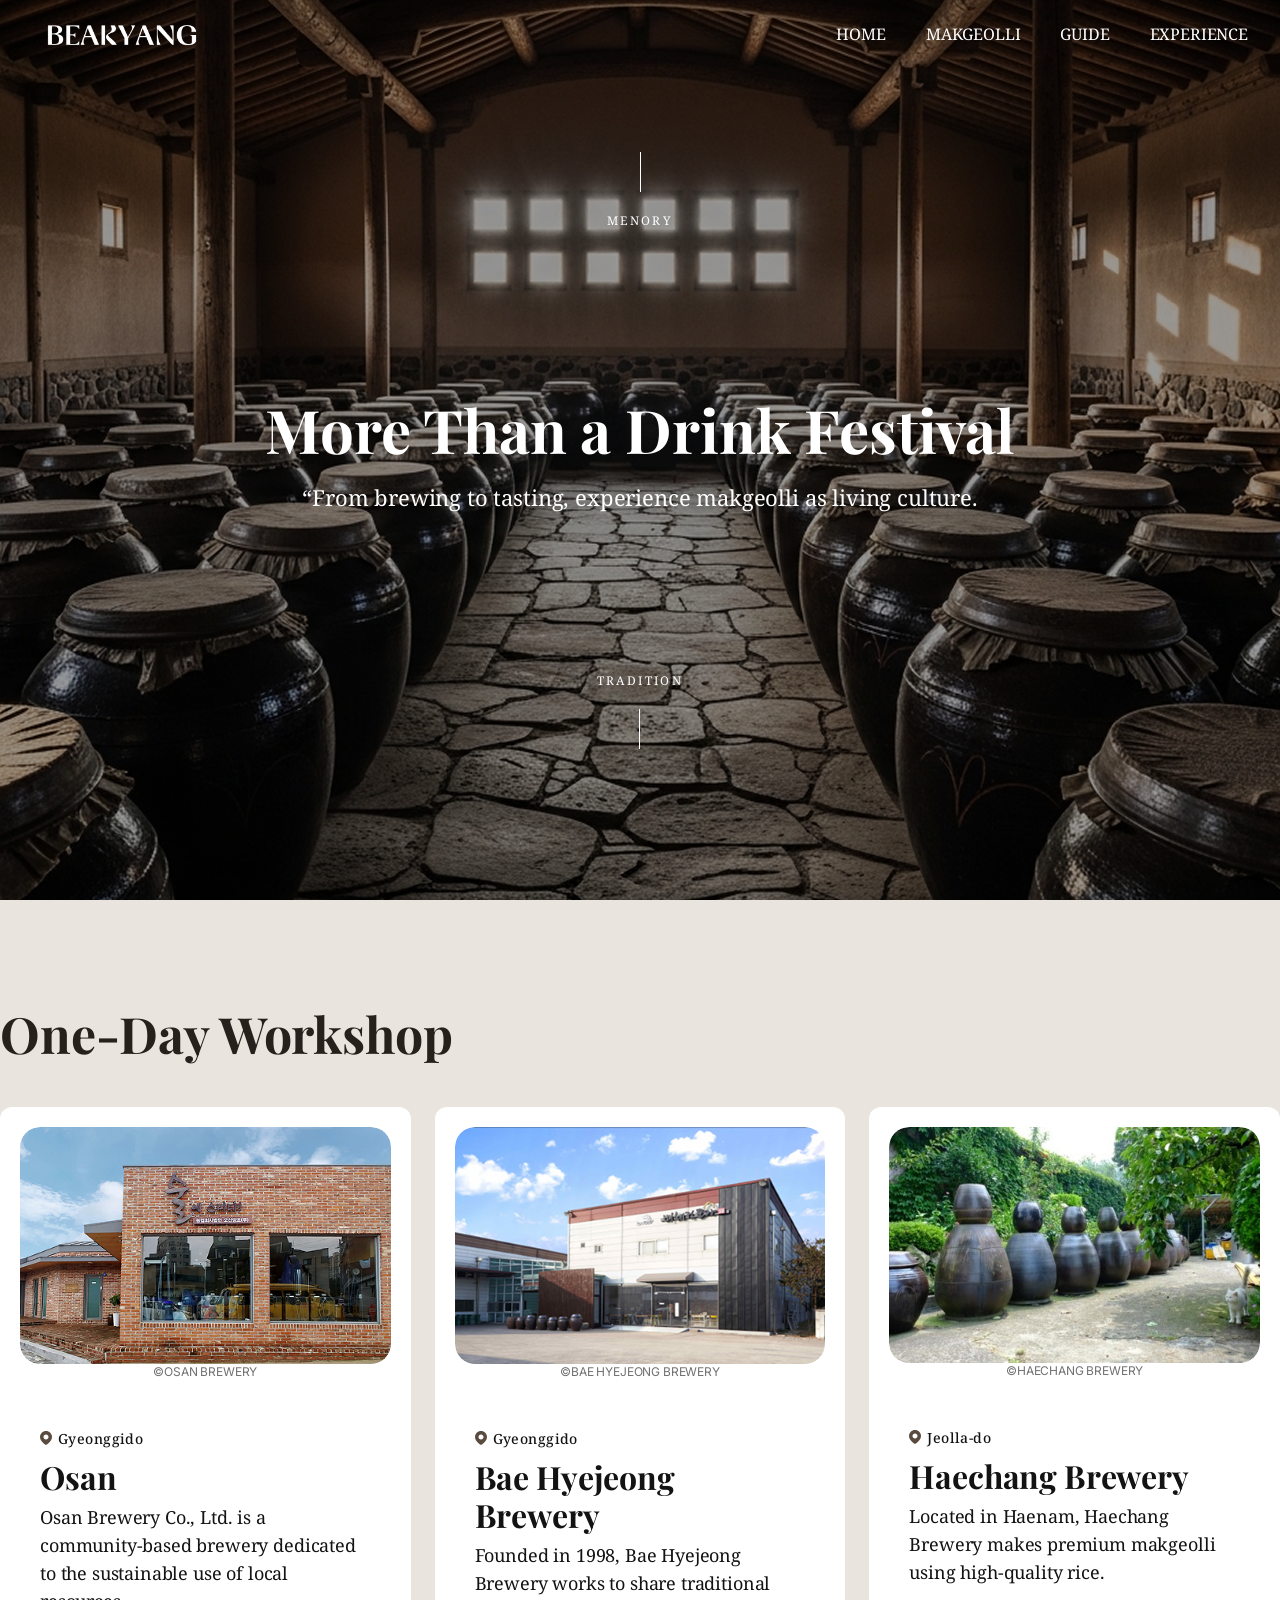
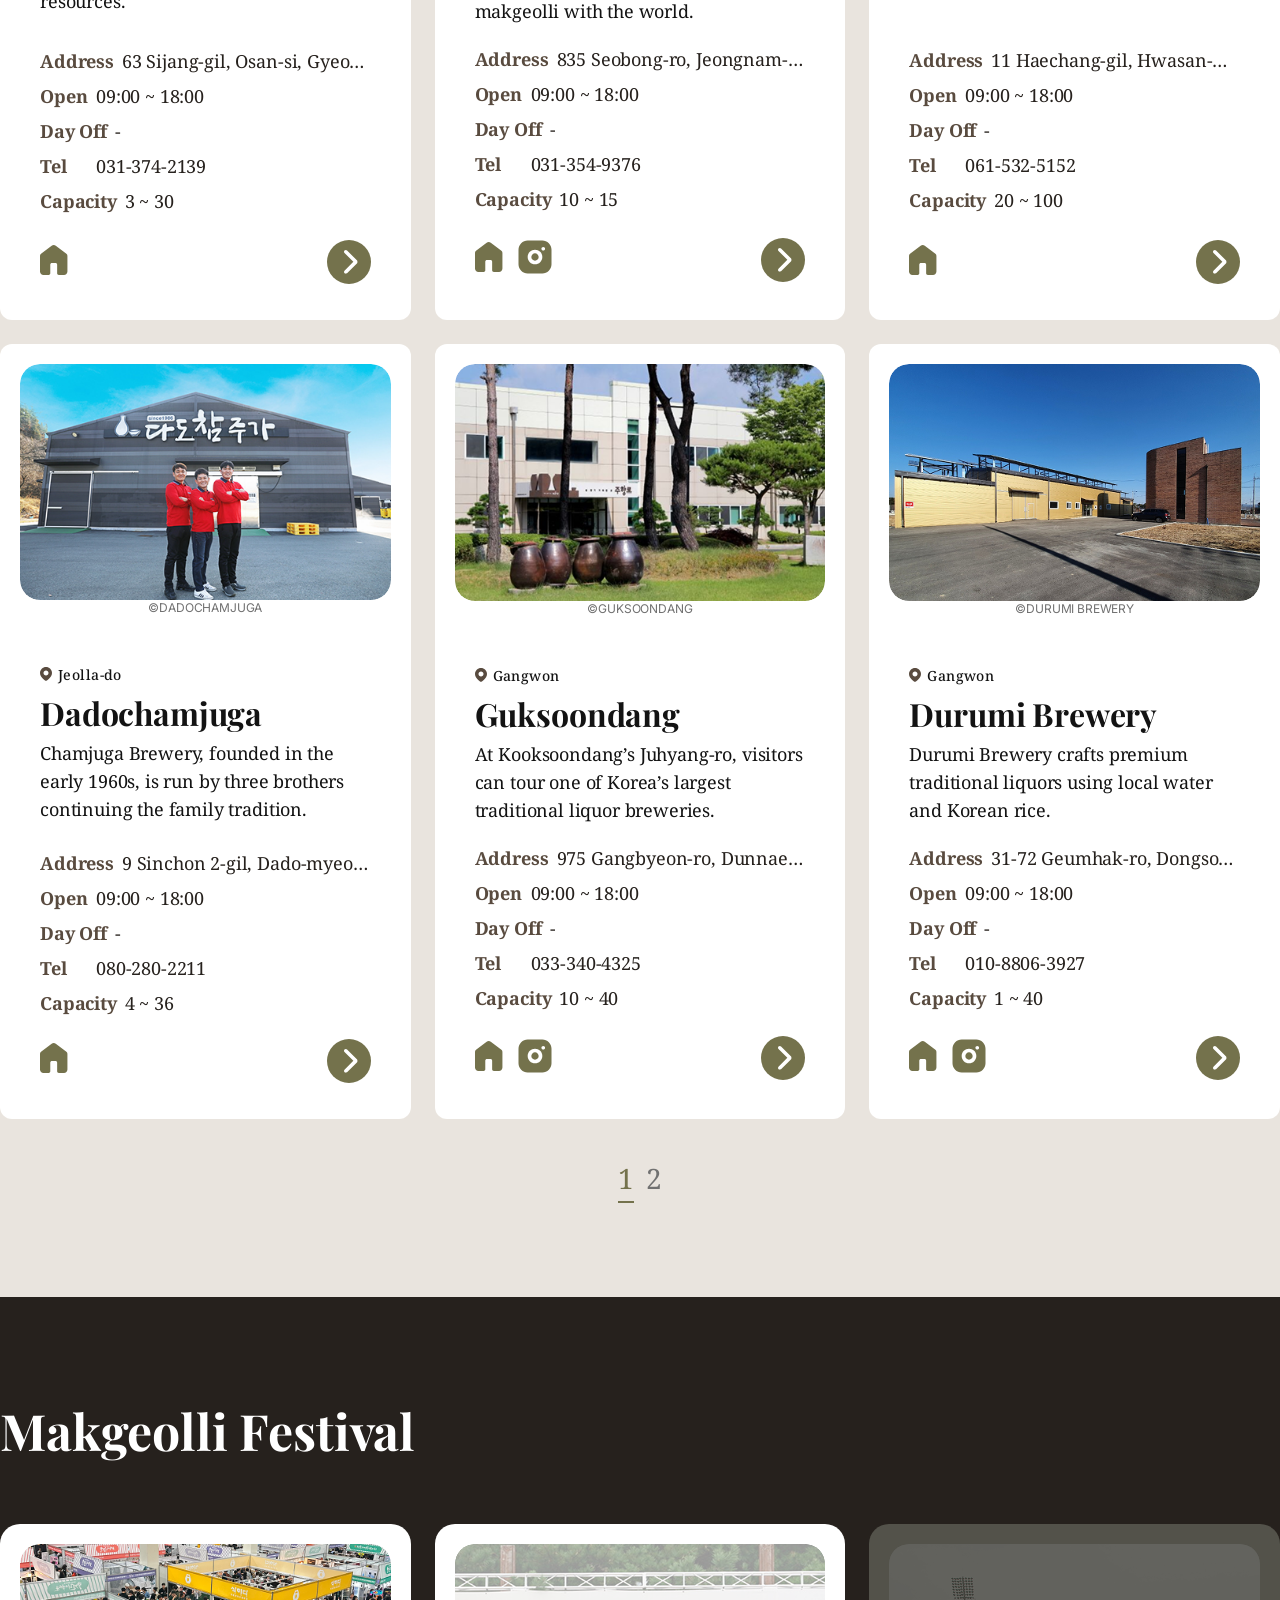
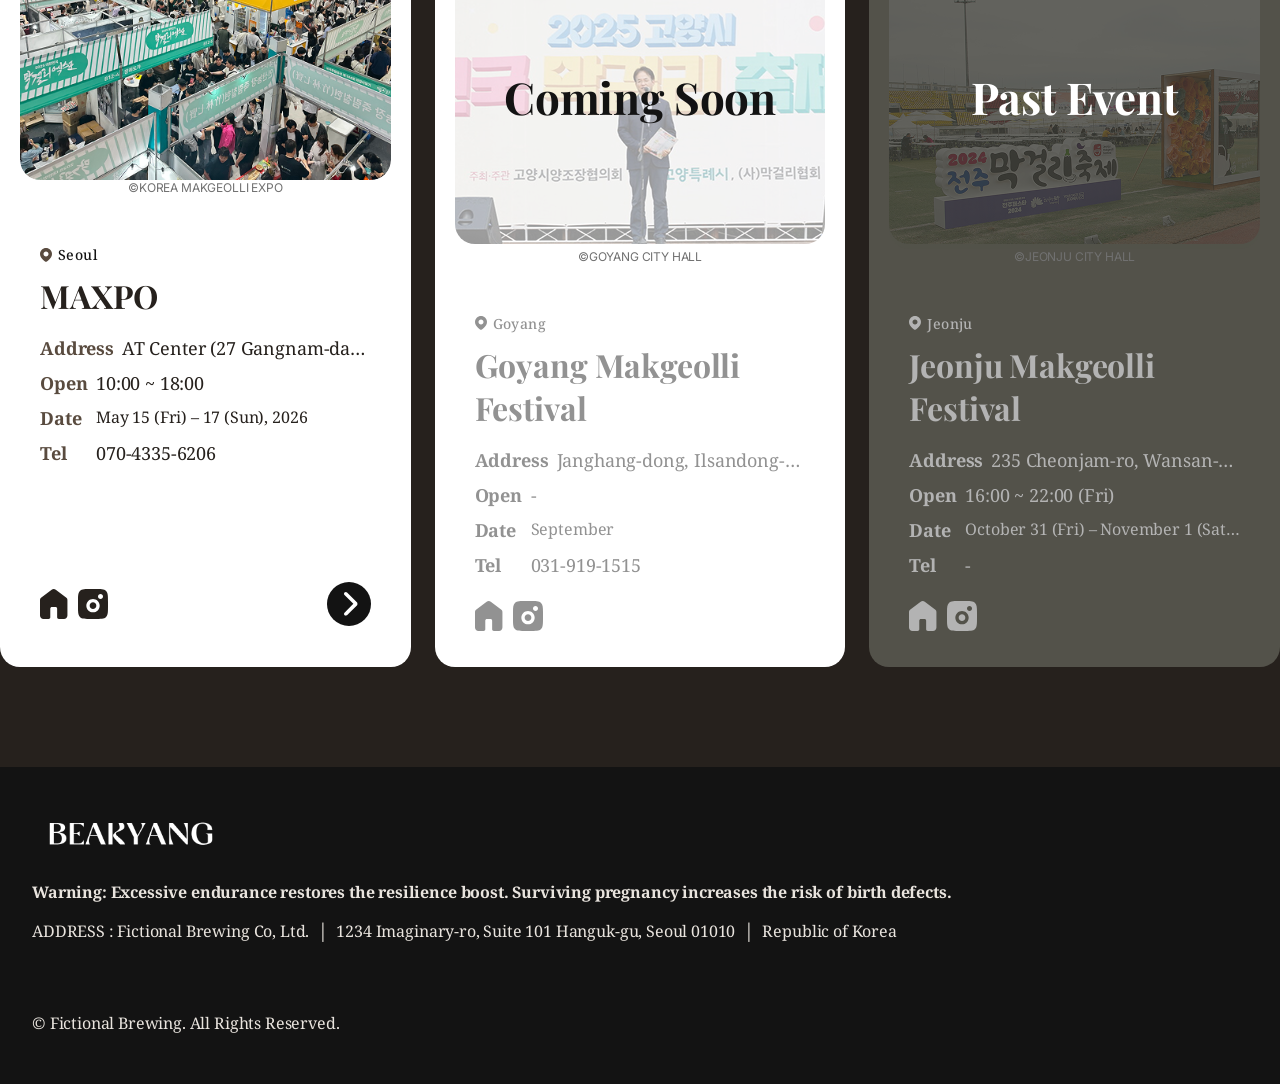
==== commit 8a42ac1a: "kv title desc 수정했습니다." ====
--- a/EXPERIENCE.html
+++ b/EXPERIENCE.html
@@ -97,8 +97,8 @@
                         <p class="body-12 ls-20">MENORY</p>
                     </div>
                     <div class="userkv__text-wrap">
-                        <h2 class="title-60">More Than a Drink, It’s a Tradition Festival</h2>
-                        <p class="body-22">From hands-on brewing classes to curated tastings, explore makgeolli as part of Korea’s living culture.</p>
+                        <h2 class="title-60">More Than a Drink Festival</h2>
+                        <p class="body-22">“From brewing to tasting, experience makgeolli as living culture.</p>
                     </div>
                     <div class="userkv__content">
                         <p class="body-12 ls-20">TRADITION</p>
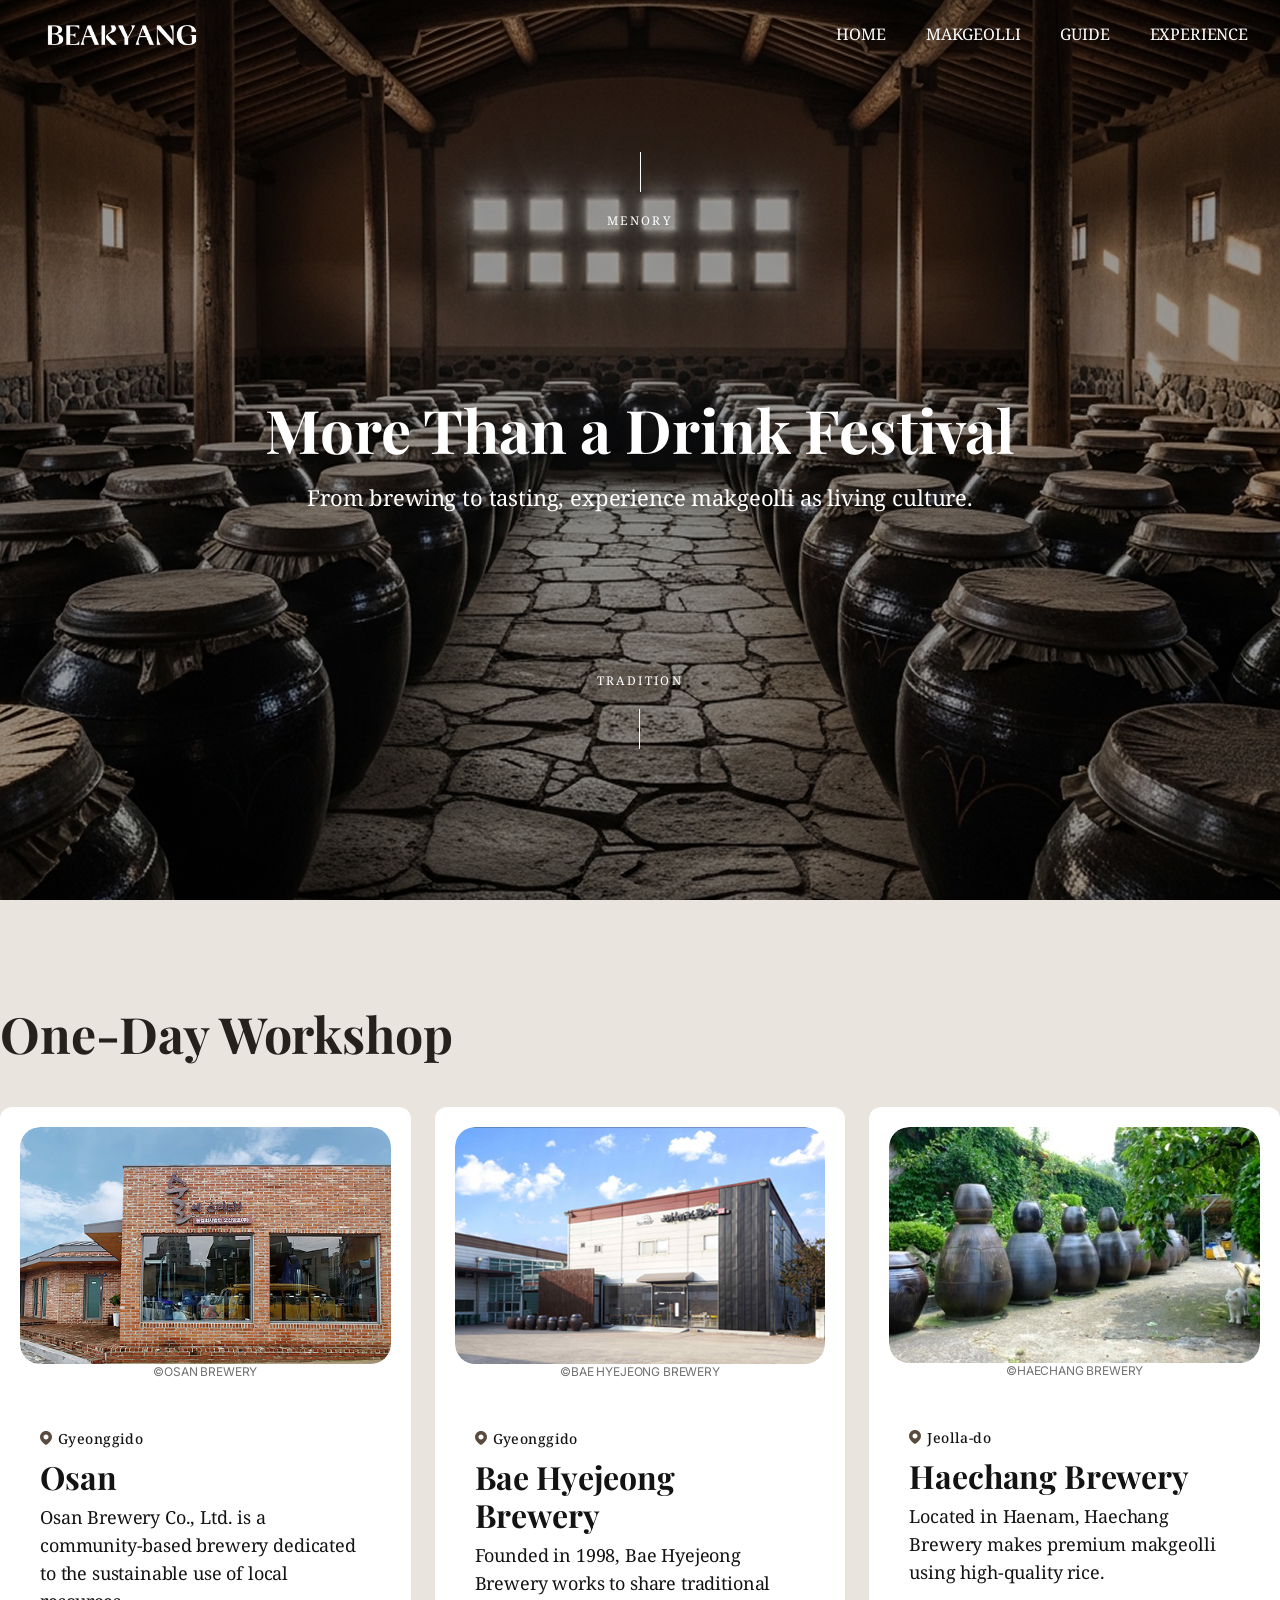
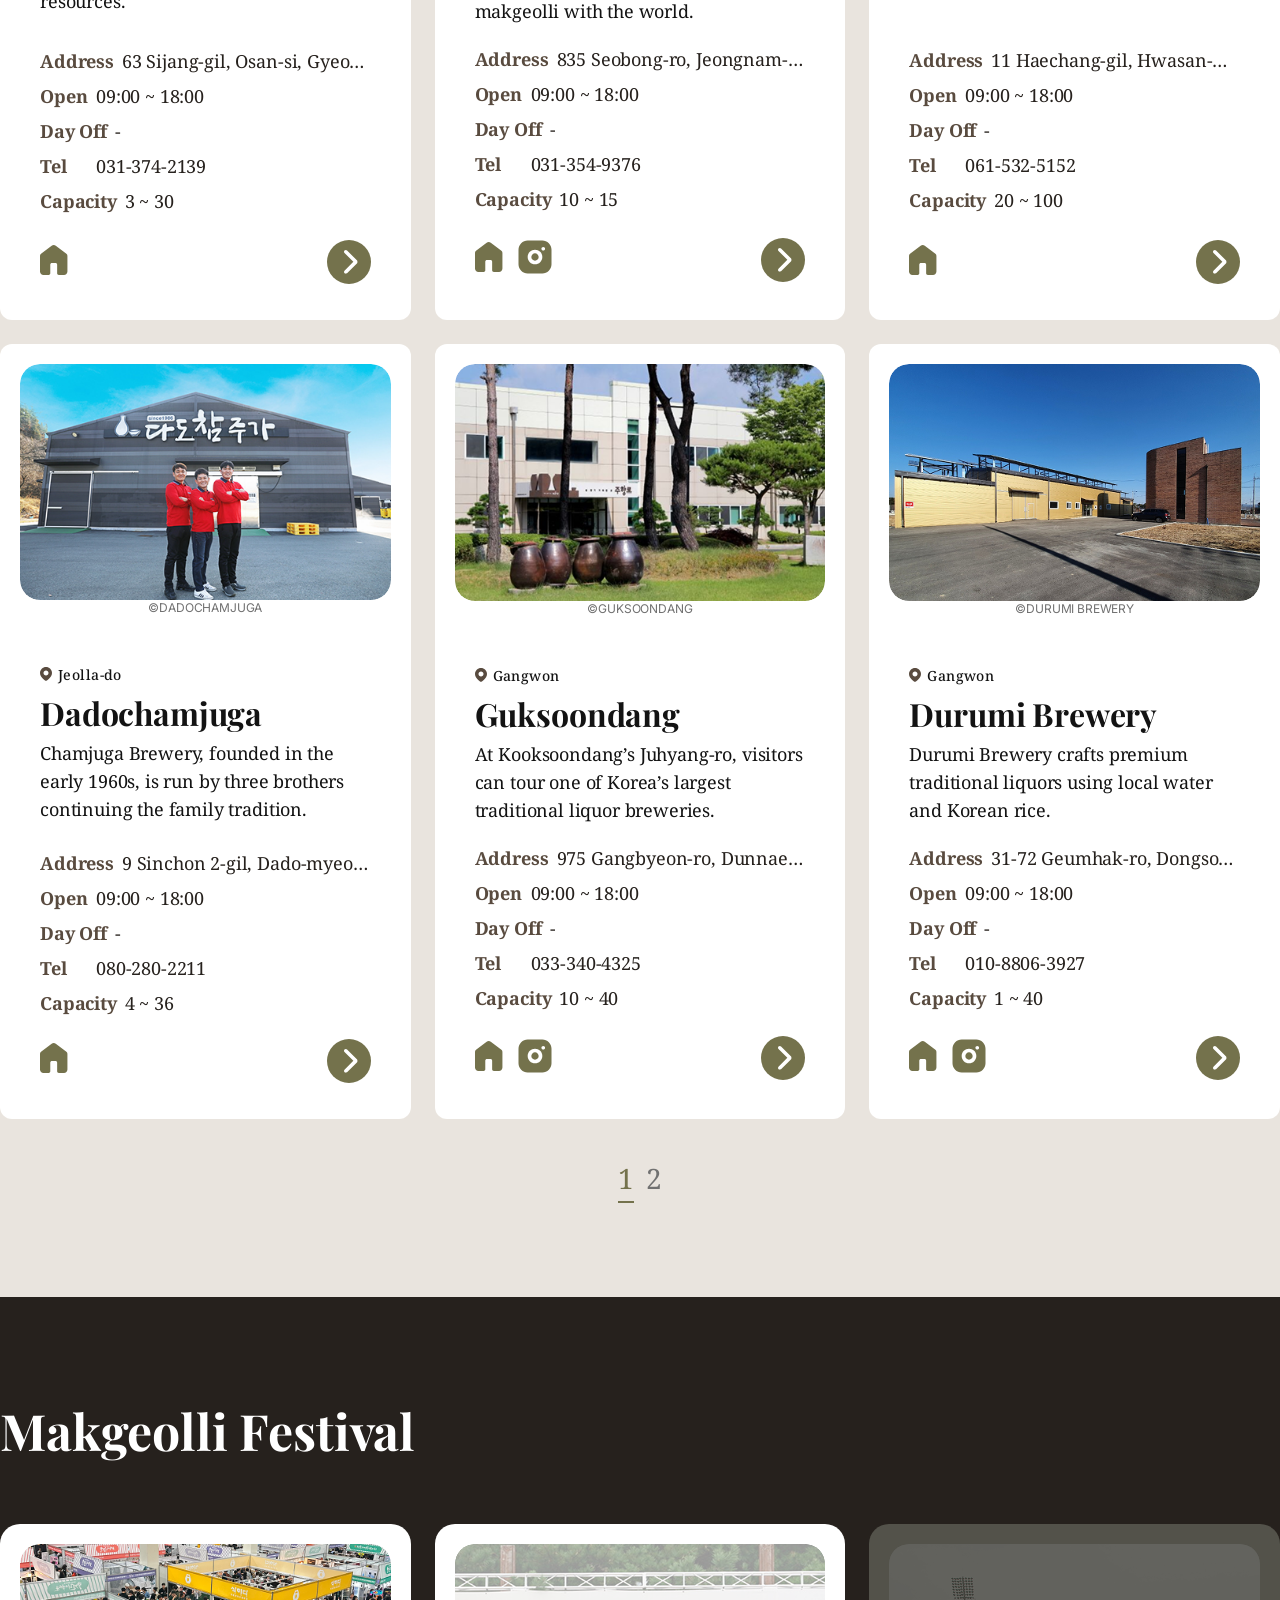
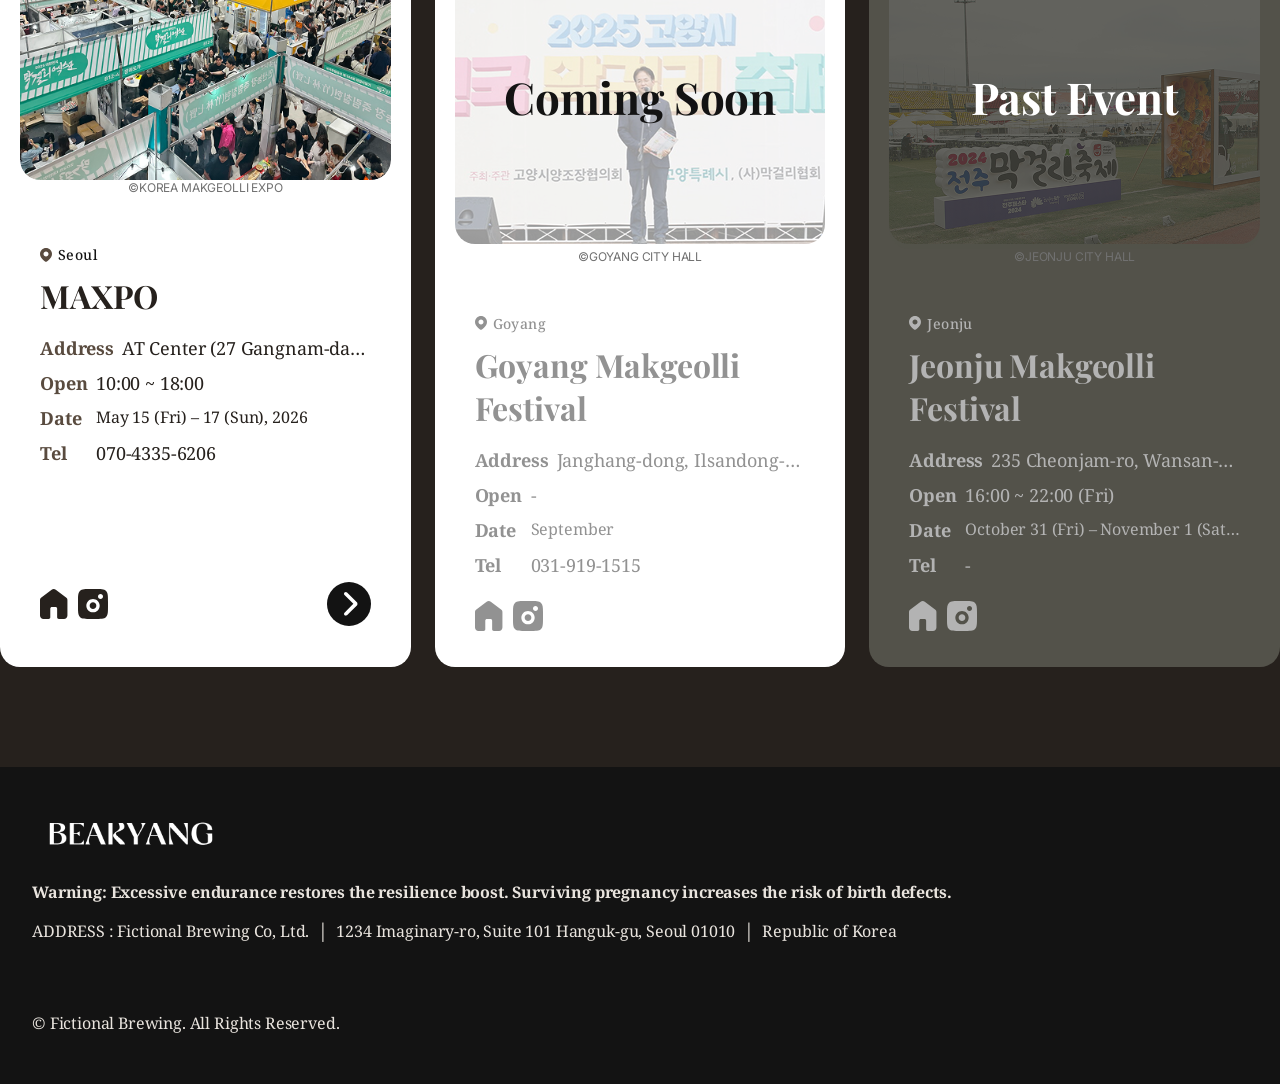
==== commit 692f6f25: "kv title desc 수정했습니다." ====
--- a/EXPERIENCE.html
+++ b/EXPERIENCE.html
@@ -98,7 +98,7 @@
                     </div>
                     <div class="userkv__text-wrap">
                         <h2 class="title-60">More Than a Drink Festival</h2>
-                        <p class="body-22">“From brewing to tasting, experience makgeolli as living culture.</p>
+                        <p class="body-22">From brewing to tasting, experience makgeolli as living culture.</p>
                     </div>
                     <div class="userkv__content">
                         <p class="body-12 ls-20">TRADITION</p>
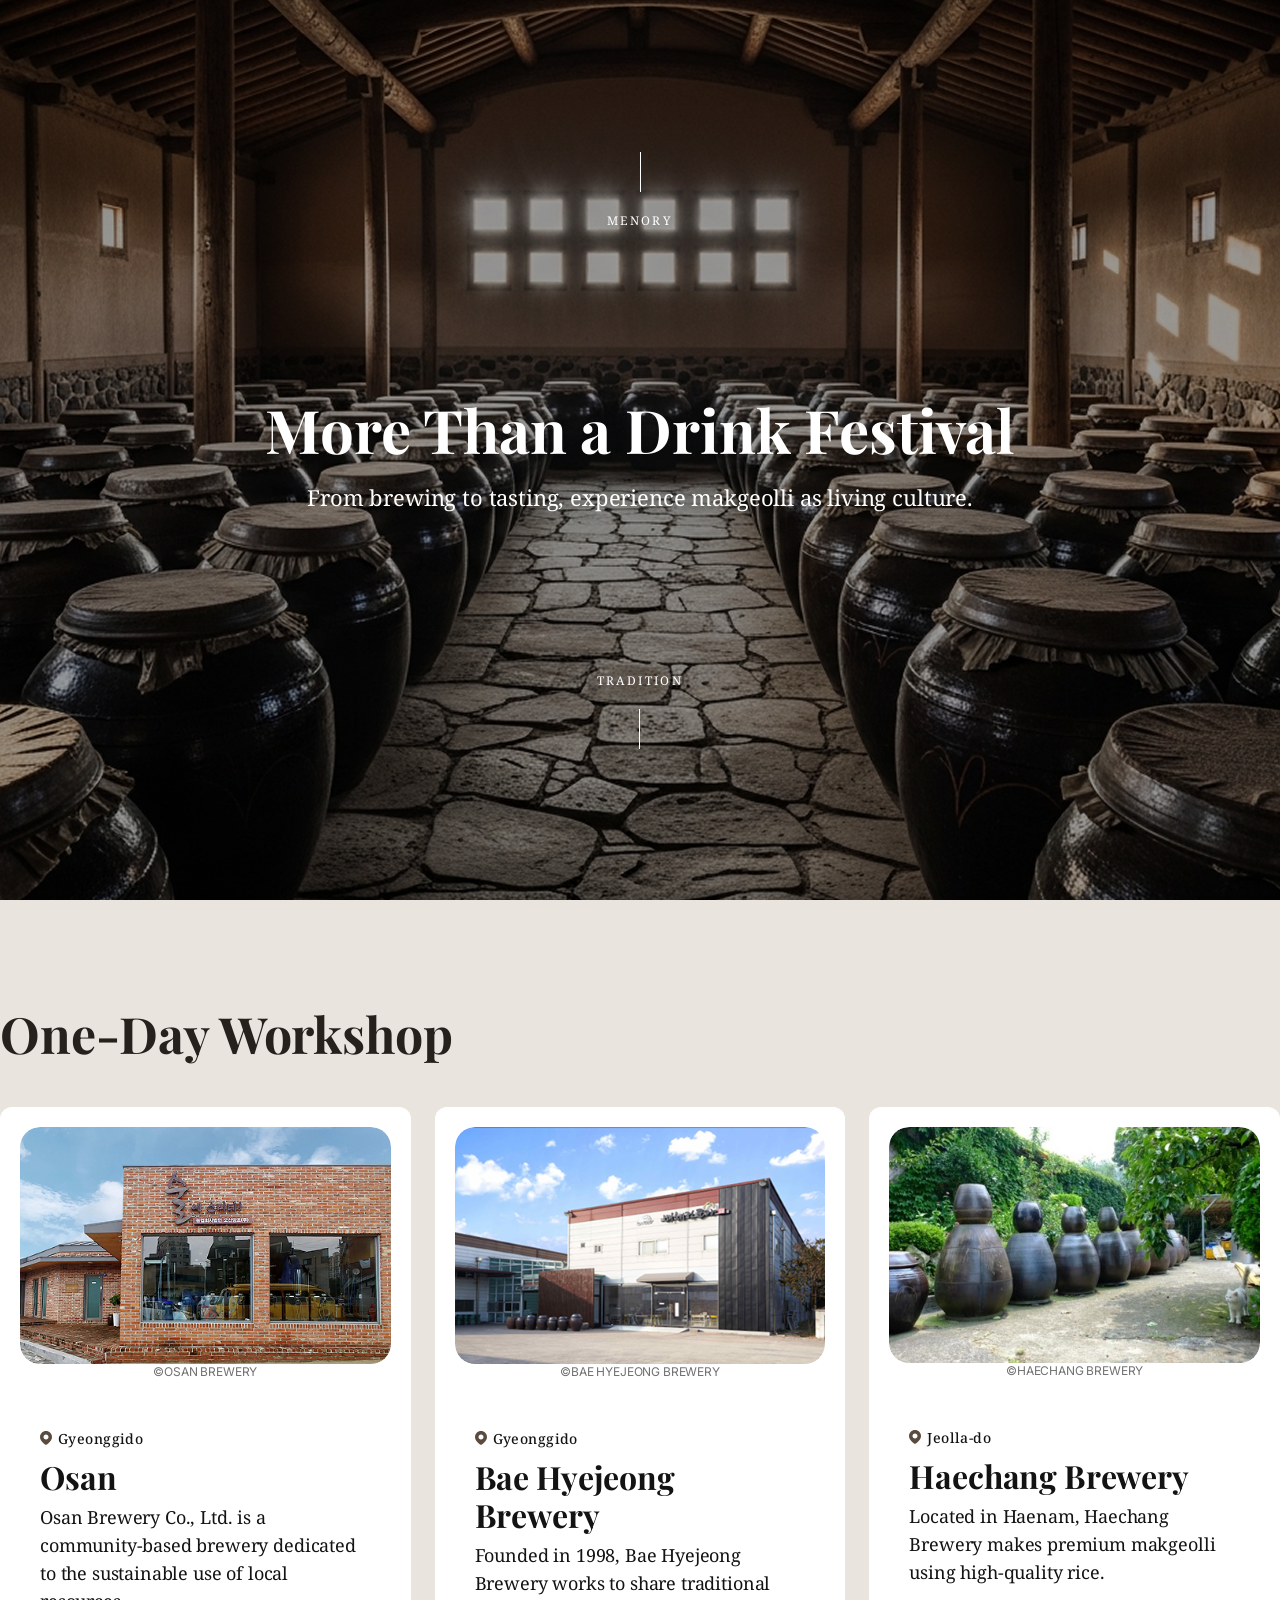
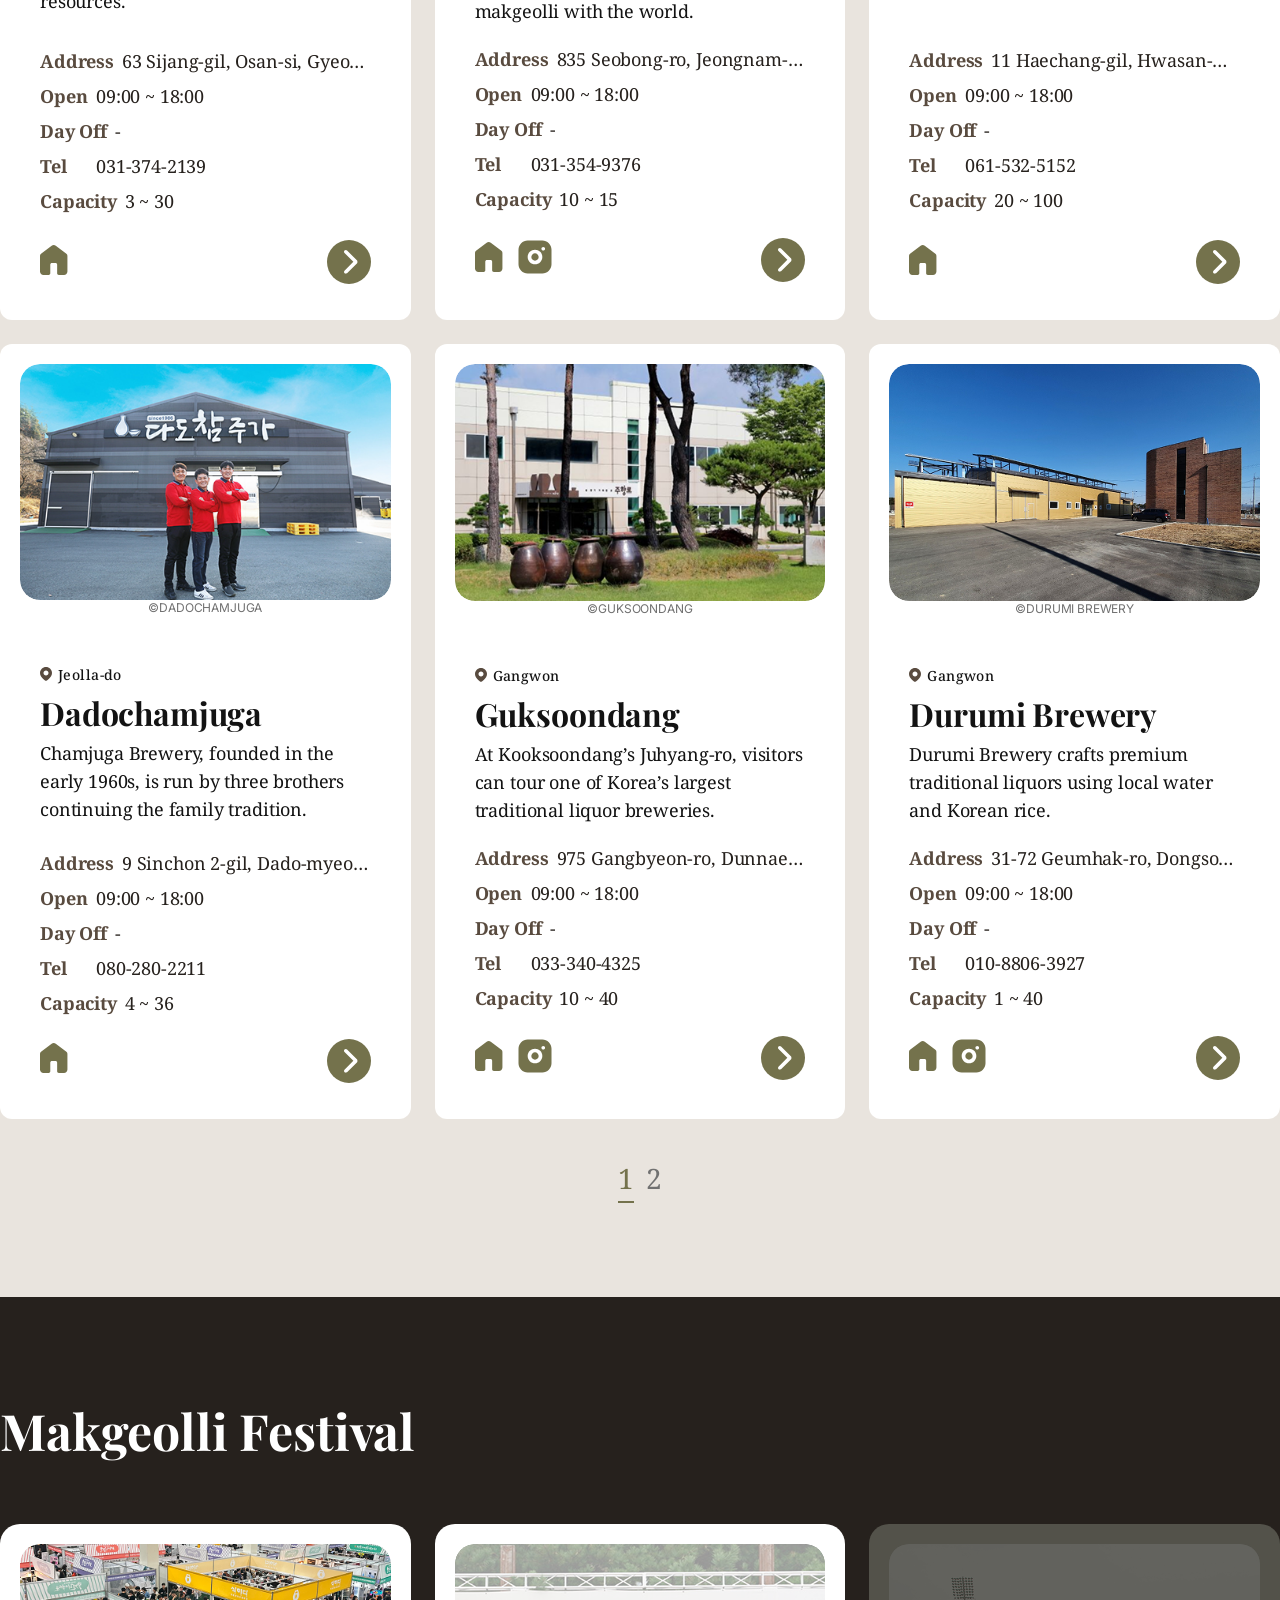
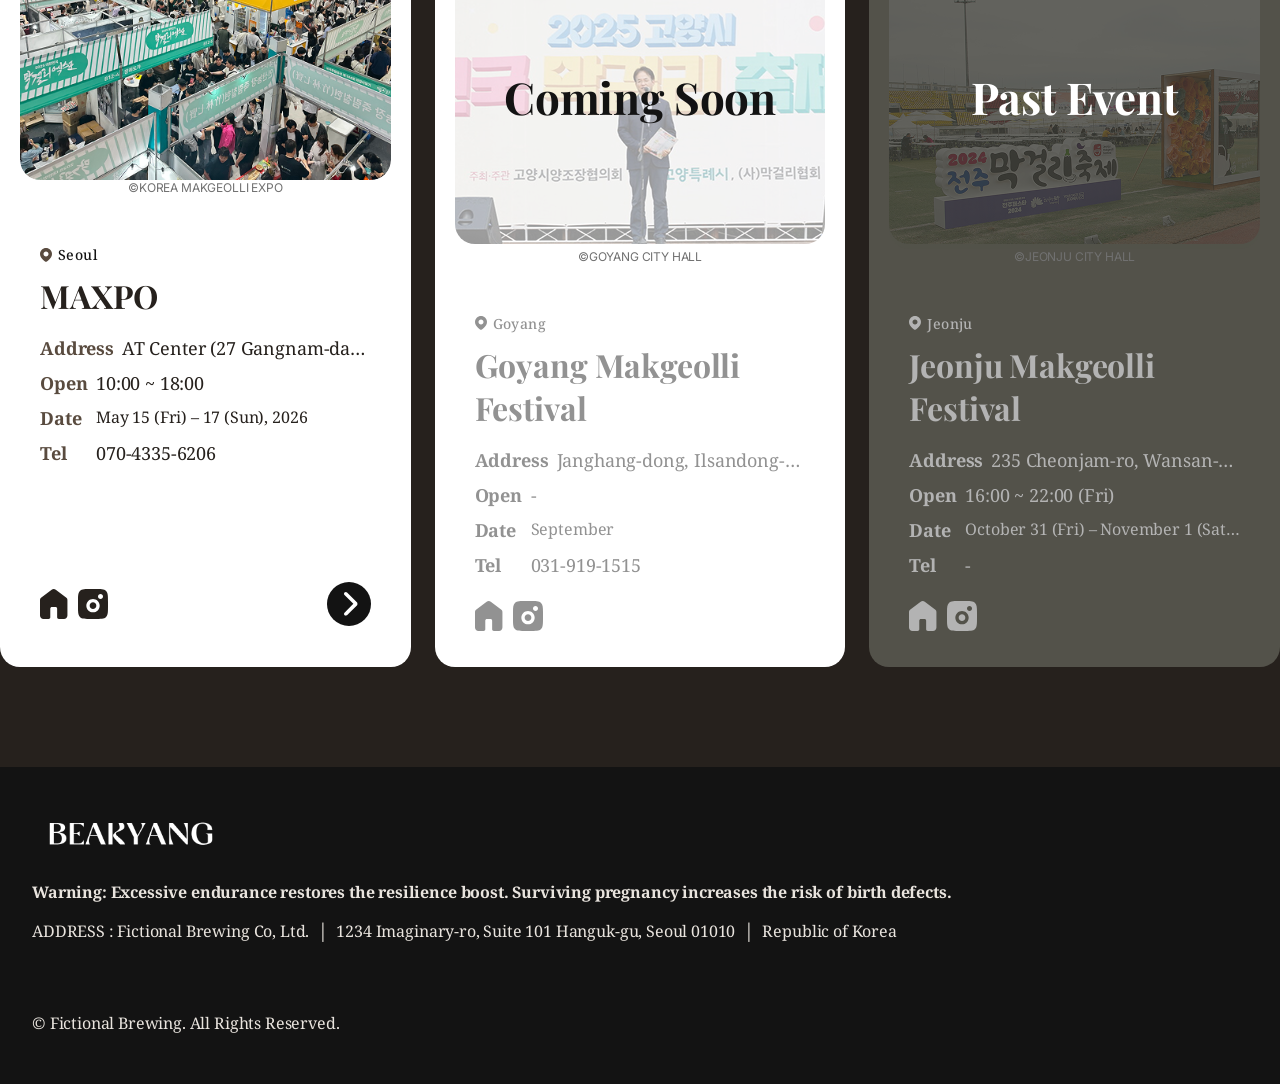
==== commit 7e0e58be: "seo 최적화" ====
--- a/EXPERIENCE.html
+++ b/EXPERIENCE.html
@@ -4,6 +4,38 @@
     <meta charset="UTF-8">
     <meta name="viewport" content="width=device-width, initial-scale=1.0">
     <title>BEAKYANG</title>
+     <meta name="keywords" content="makgeolli, rice-wine, sool, korea-wine">
+    <meta name="description" content="This is a site introducing Makgeolli, a traditional Korean alcoholic beverage.">
+    <meta name="author" content="BEAKYANG">
+    <meta name="robots" content="index, follow">
+    <link rel="canonical" href="https://beakyang.netlify.app/EXPERIENCE">
+    <!-- Favicon -->
+    <link rel="icon" type="image/x-icon" href="https://beakyang.netlify.app/assets/images/favicon 1.png">
+    <link rel="icon" type="image/png" sizes="32x32" href="/favicon-32x32.png">
+    <link rel="apple-touch-icon" sizes="180x180" href="/apple-touch-icon.png">
+    <link rel="icon" type="image/png" sizes="192x192" href="/android-chrome-192x192.png">
+    <link rel="icon" type="image/png" sizes="512x512" href="/android-chrome-512x512.png">
+
+    <!-- 기본 OG 이미지 -->
+    <meta property="og:title" content="BEAKYANG">
+    <meta property="og:image" content="https://beakyang.netlify.app/assets/images/og 1.png">
+    <meta property="og:url" content="https://beakyang.netlify.app/EXPERIENCE">
+    <meta property="og:image:alt" content="BEAKYANG LOGO">
+    <meta property="og:type" content="website">
+    <meta property="og:site_name" content="BEAKYANG">
+
+    <!-- 서치콘솔 -->
+     <meta name="google-site-verification" content="MIz0iu6QgcIclenldUeWBmYOTqq2RQmMsiqyjmRXGnk" />
+
+     <!-- 서치어드바이저 -->
+      <meta name="naver-site-verification" content="1c8434788defe4709b2fe88bcefc210eb52c6e00" />
+
+    <!-- Twitter Card -->
+    <meta name="twitter:card" content="BEAKYANG" />
+    <meta name="twitter:title" content="BEAKYANG" />
+    <meta name="twitter:description" content="This is a site introducing Makgeolli, a traditional Korean alcoholic beverage." />
+    <meta name="twitter:image" content="https://beakyang.netlify.app/EXPERIENCE" />
+
     <link rel="preconnect" href="https://fonts.googleapis.com">
     <link rel="preconnect" href="https://fonts.gstatic.com" crossorigin>
     <link
@@ -123,7 +155,9 @@
                     <!-- card 1 -->
                     <article class="brewery-card">
                         <div class="brewery-card__img-wrap">
+                            <a href="https://www.osansool.com/main/index.php" target="_blank" rel="noopener noreferrer">
                             <img src="./assets/images/brewery_img01.png" alt="Osan Brewery" class="brewery-card__img">
+                            </a>
                                                 
                         </div>
                     <p class="brewery-card__source body-12 ta-body-12 mo-body-12">©OSAN BREWERY</p>
@@ -171,7 +205,9 @@
                     <!-- card 2 -->
                     <article class="brewery-card">
                         <div class="brewery-card__img-wrap">
+                            <a href="http://www.baedoga.co.kr/index.html" target="_blank" rel="noopener noreferrer">
                             <img src="./assets/images/brewery_img02.png" alt="Bae Hyejeong Brewery" class="brewery-card__img">
+                            </a>
                         </div>
                         <p class="brewery-card__source body-12 ta-body-12 mo-body-12">©BAE HYEJEONG BREWERY</p>
                         <div class="brewery-card__content">
@@ -223,7 +259,9 @@
                     <!-- card 3 -->
                     <article class="brewery-card body-12">
                         <div class="brewery-card__img-wrap">
+                            <a href="https://www.xn--369ak4wpcq31g8qk.com/" target="_blank" rel="noopener noreferrer">
                             <img src="./assets/images/brewery_img03.png" alt="Haechang Brewery" class="brewery-card__img">
+                            </a>
                         </div>
                         <p class="brewery-card__source">©HAECHANG BREWERY</p>
                         <div class="brewery-card__content">
@@ -276,7 +314,9 @@
                     <!-- card 4 -->
                     <article class="brewery-card">
                         <div class="brewery-card__img-wrap body-12">
+                            <a href="http://chamjuga.com/" target="_blank" rel="noopener noreferrer">
                             <img src="./assets/images/brewery_img04.png" alt="Dadochamjuga" class="brewery-card__img">
+                            </a>
                         </div>
                         <p class="brewery-card__source body-12">©DADOCHAMJUGA</p>
                         <div class="brewery-card__content">
@@ -324,7 +364,9 @@
                     <!-- card 5 -->
                     <article class="brewery-card">
                         <div class="brewery-card__img-wrap">
+                            <a href="http://drink.ksdb.co.kr/" target="_blank" rel="noopener noreferrer">
                             <img src="./assets/images/brewery_img05.png" alt="Guksoondang" class="brewery-card__img">
+                            </a>
                         </div>
                         <p class="brewery-card__source body-12 ta-body-12 mo-body-12">©GUKSOONDANG</p>
                         <div class="brewery-card__content">
@@ -376,7 +418,9 @@
                     <!-- card 6 -->
                     <article class="brewery-card">
                         <div class="brewery-card__img-wrap">
+                            <a href="https://xn--hu1b40gh1c27n9rc18a.kr/" target="_blank" rel="noopener noreferrer">
                             <img src="./assets/images/brewery_img06.png" alt="Durumi Brewery" class="brewery-card__img">
+                            </a>
                         </div>
                         <p class="brewery-card__source body-12 ta-body-12 mo-body-12">©DURUMI BREWERY</p>
                         <div class="brewery-card__content">
@@ -437,7 +481,9 @@
                     <!-- card 7 -->
                     <article class="brewery-card">
                         <div class="brewery-card__img-wrap">
+                            <a href="http://www.iwonwine.com/new/index.php" target="_blank" rel="noopener noreferrer">
                             <img src="./assets/images/brewery_img07.png" alt="Baesangmyeon Brewery" class="brewery-card__img">
+                            </a>
                         </div>
                         <p class="brewery-card__source body-12 ta-body-12 mo-body-12">©IOWN BREWERY</p>
                         <div class="brewery-card__content">
@@ -484,7 +530,9 @@
                     <!-- card 8 -->
                     <article class="brewery-card">
                         <div class="brewery-card__img-wrap">
+                            <a href="https://www.hwayang.co/" target="_blank" rel="noopener noreferrer">
                             <img src="./assets/images/brewery_img08.png" alt="Bohae Brewery" class="brewery-card__img">
+                            </a>
                         </div>
                         <p class="brewery-card__source body-12 ta-body-12 mo-body-12">©HWAYANG</p>
                         <div class="brewery-card__content">
@@ -536,7 +584,9 @@
                     <!-- card 9 -->
                     <article class="brewery-card">
                         <div class="brewery-card__img-wrap">
+                            <a href="https://yangchon.co.kr/" target="_blank" rel="noopener noreferrer">
                             <img src="./assets/images/brewery_img09.png" alt="Songak Brewery" class="brewery-card__img">
+                            </a>
                         </div>
                         <p class="brewery-card__source body-12 ta-body-12 mo-body-12">©YANGCHON BREWERY</p>
                         <div class="brewery-card__content">
@@ -593,7 +643,9 @@
                     <!-- card 10 -->
                     <article class="brewery-card">
                         <div class="brewery-card__img-wrap">
+                            <a href="https://www.sulseam.com/" target="_blank" rel="noopener noreferrer">
                             <img src="./assets/images/brewery_img10.png" alt="Andong Soju Museum" class="brewery-card__img">
+                            </a>
                         </div>
                         <p class="brewery-card__source body-12 ta-body-12 mo-body-12">©SULSEAM</p>
                         <div class="brewery-card__content">
@@ -645,7 +697,9 @@
                     <!-- card 11 -->
                     <article class="brewery-card">
                         <div class="brewery-card__img-wrap">
+                            <a href="https://www.instagram.com/omija_rice_wine25/" target="_blank" rel="noopener noreferrer">
                             <img src="./assets/images/brewery_img11.png" alt="Moonbae Brewery" class="brewery-card__img">
+                            </a>
                         </div>
                         <p class="brewery-card__source body-12 ta-body-12 mo-body-12">©MUNGYEONG BREWERY</p>
                         <div class="brewery-card__content">
@@ -692,7 +746,9 @@
                     <!-- card 12 -->
                     <article class="brewery-card">
                         <div class="brewery-card__img-wrap">
+                            <a href="https://sanmak.kr/" target="_blank" rel="noopener noreferrer">
                             <img src="./assets/images/brewery_img12.png" alt="Jeonju Makgeolli" class="brewery-card__img">
+                            </a>
                         </div>
                         <p class="brewery-card__source body-12 ta-body-12 mo-body-12">©GEUMJEONGSANSEONG</p>
                         <div class="brewery-card__content">
@@ -765,7 +821,9 @@
 
                     <article class="festival-card">
                         <div class="festival-card__img-wrap">
+                            <a href="https://www.maxpo.co.kr/" target="_blank" rel="noopener noreferrer">
                             <img src="./assets/images/festival_img01.png" alt="MAXPO" class="festival-card__img">
+                            </a>
                         </div>
                             <p class="festival-card__img-source body-12 ta-body-12 mo-body-12">©KOREA MAKGEOLLI EXPO</p>
                         <div class="festival-card__content">
--- a/assets/css/experience-style.css
+++ b/assets/css/experience-style.css
@@ -898,13 +898,6 @@
      object-fit: cover;
 }
 
-@media (max-width: 600px) {
-  .type-card__bg {
-    height: 100%;
-    padding: 13.375rem 1.375rem 1.625rem;
-    box-sizing: border-box;
-  }
-}
 .drink-card {
   padding: 2.5rem;
   border-radius: 1.25rem;
@@ -1188,8 +1181,13 @@
   transition: transform 0.4s ease;
   border-radius: 1.25rem;
 }
-.brewery-card:hover .brewery-card__img {
+.brewery-card__img-wrap:hover .brewery-card__img {
   transform: scale(1.1);
+}
+.brewery-card__img-wrap a {
+  display: block;
+  width: 100%;
+  height: 100%;
 }
 .brewery-card__source {
   font-family: "Inter", sans-serif;
@@ -1346,8 +1344,13 @@
   transition: transform 0.4s ease;
   border-radius: 1.25rem;
 }
-.festival-card:hover .festival-card__img {
+.festival-card__img-wrap:hover .festival-card__img {
   transform: scale(1.1);
+}
+.festival-card__img-wrap a {
+  display: block;
+  width: 100%;
+  height: 100%;
 }
 .festival-card__img-source {
   font-family: "Inter", sans-serif;
@@ -1622,6 +1625,10 @@
   .ta-body-16 {
     font-size: 0.875rem;
   }
+  .brewery-card__source,
+  .festival-card__img-source {
+    padding-bottom: 0rem;
+  }
 }
 @media (max-width: 600px) {
   .container {
@@ -1693,4 +1700,8 @@
   .mo-body-16 {
     font-size: 0.875rem;
   }
+  .brewery-card__source,
+  .festival-card__img-source {
+    padding-bottom: 0rem;
+  }
 }
